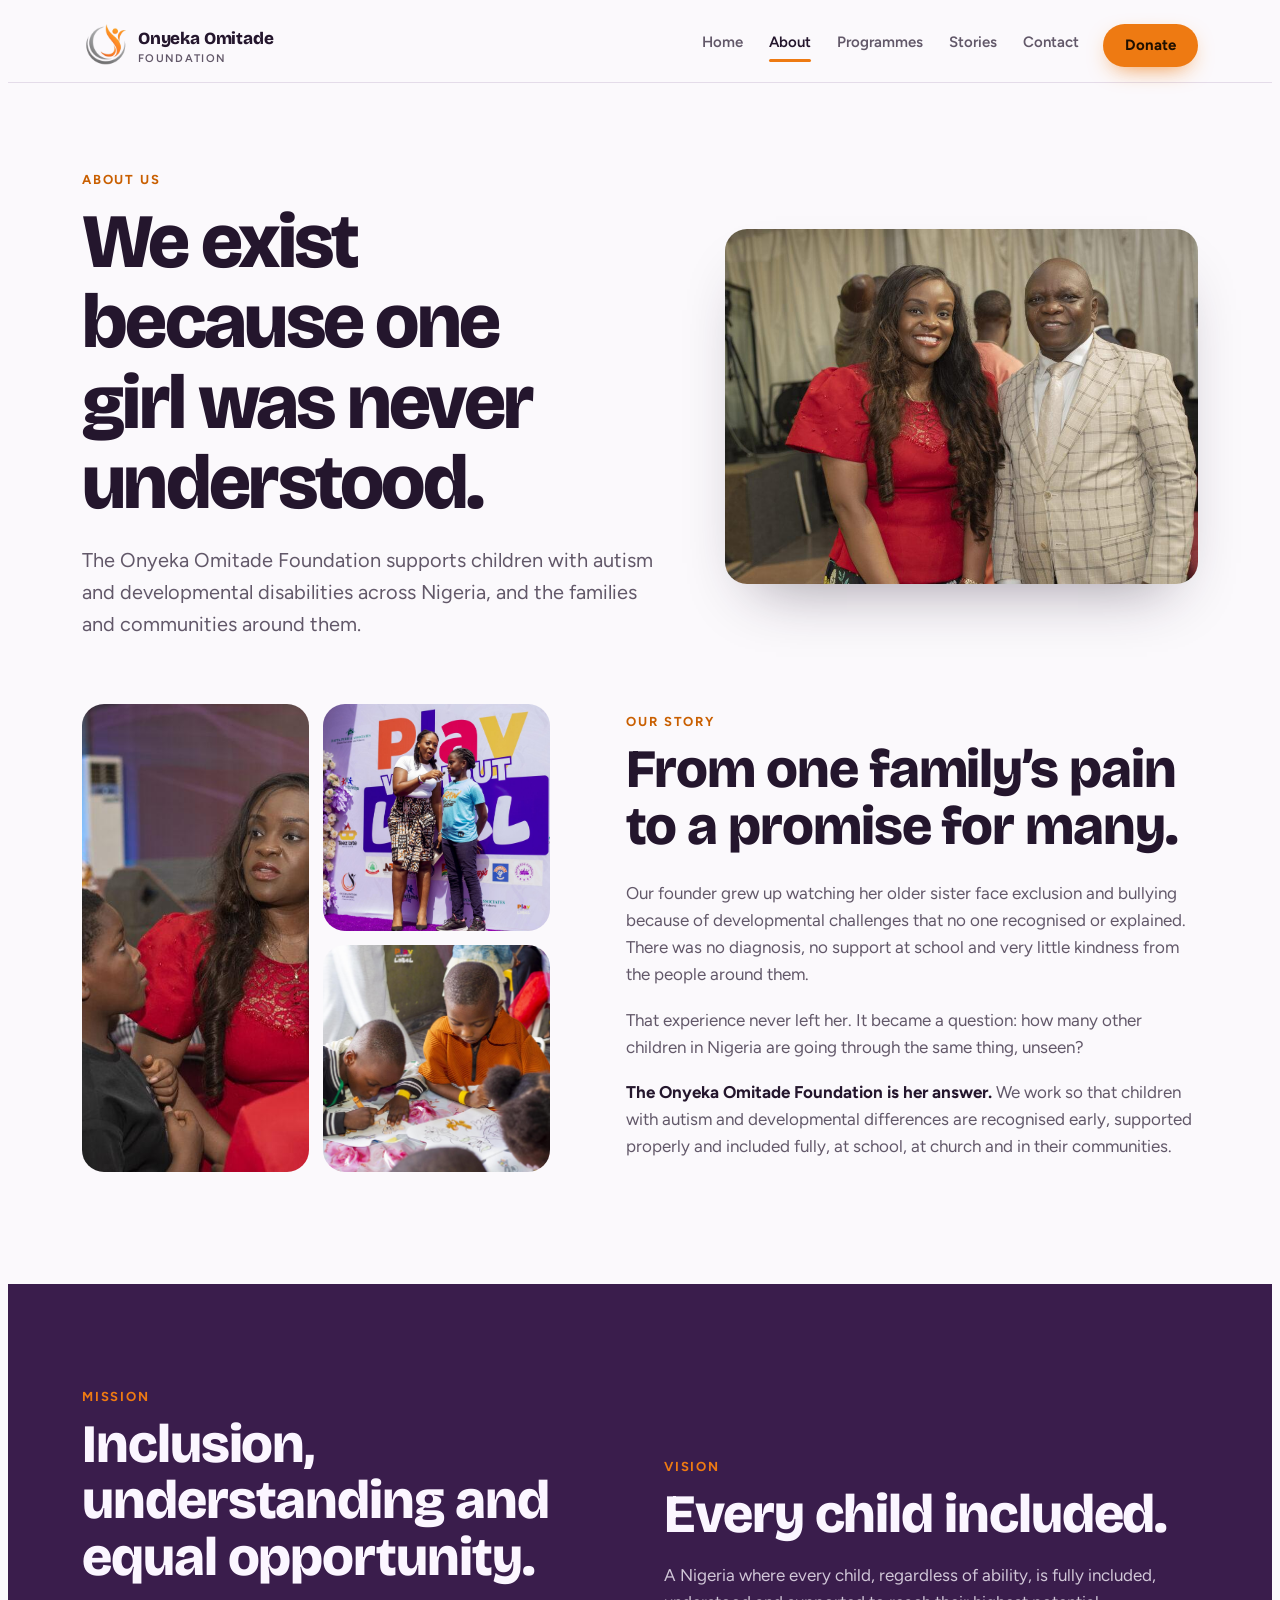
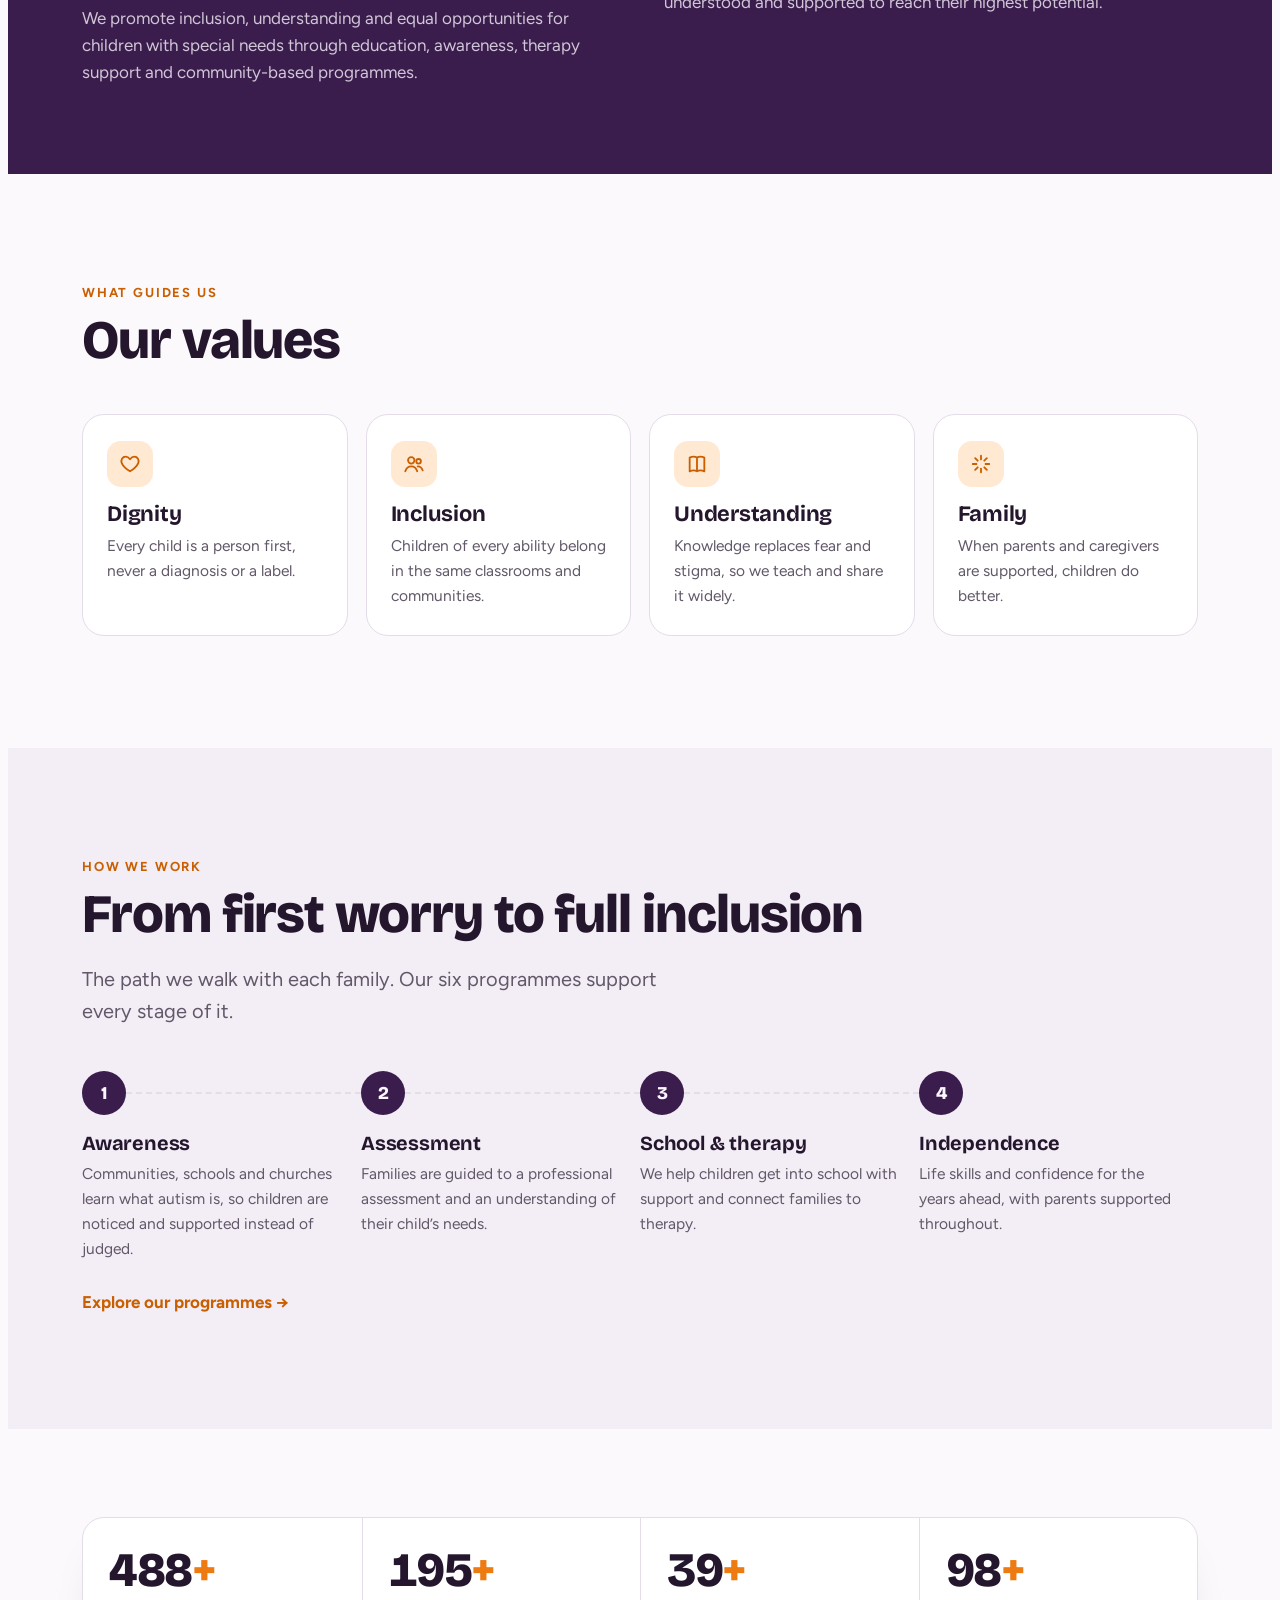
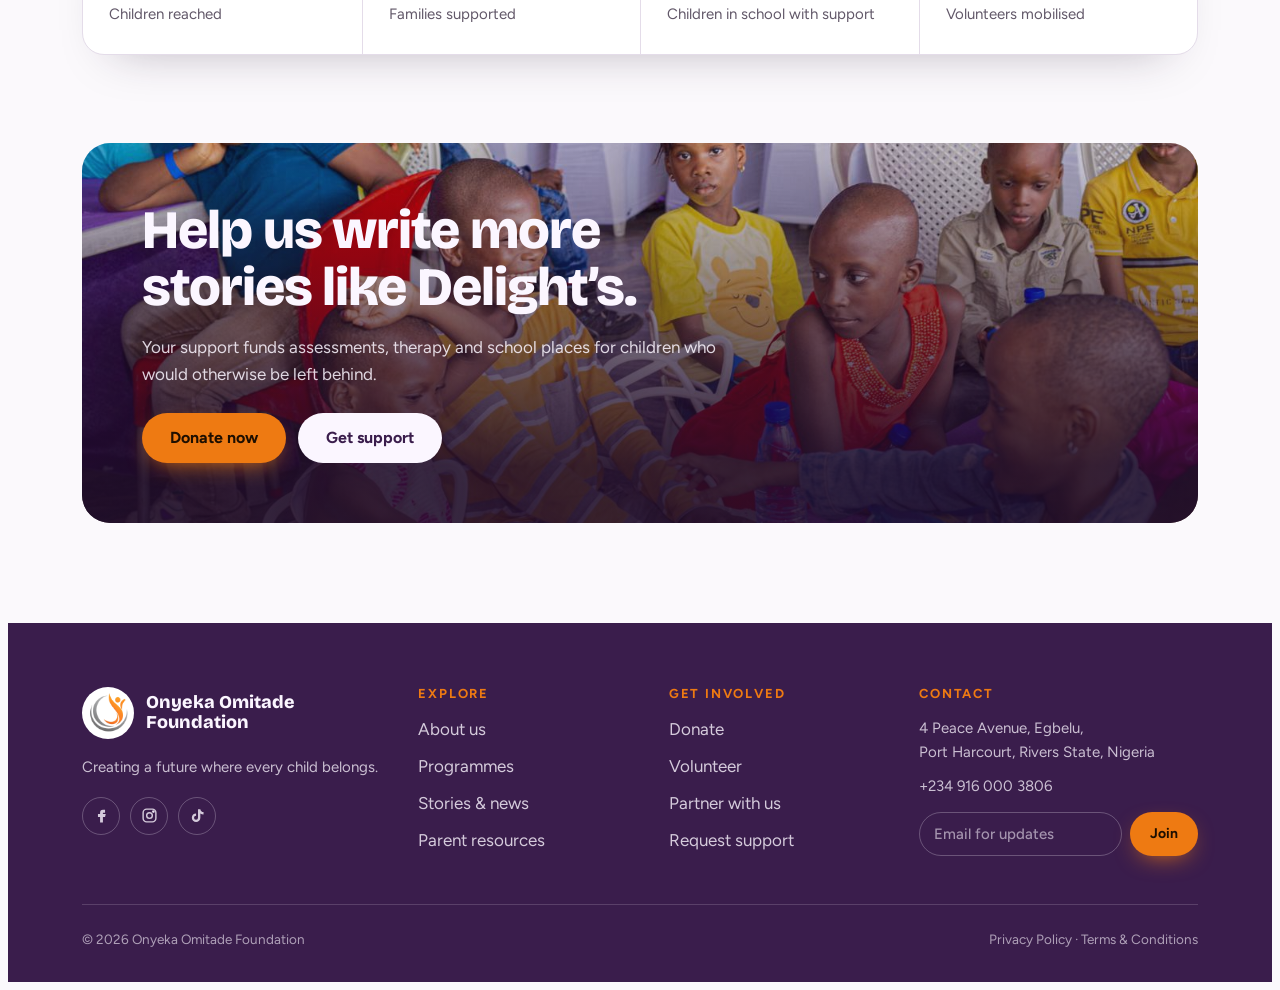
==== oof-website/about.html @ 70a72358 "ngo website almost doneee" ====
<!doctype html>
<html lang="en">
<head>
<meta charset="utf-8">
<meta name="viewport" content="width=device-width, initial-scale=1, viewport-fit=cover">
<title>About Us | Onyeka Omitade Foundation</title>
<meta name="description" content="Our story, mission, vision and values: why the Onyeka Omitade Foundation supports children with autism in Nigeria.">
<meta property="og:title" content="About Us | Onyeka Omitade Foundation">
<meta property="og:description" content="Our story, mission, vision and values: why the Onyeka Omitade Foundation supports children with autism in Nigeria.">
<meta property="og:image" content="assets/img/oof10.jpg">
<meta name="theme-color" content="#3A1D4C">
<link rel="icon" href="assets/img/logo.png">
<link rel="preconnect" href="https://fonts.googleapis.com">
<link rel="preconnect" href="https://fonts.gstatic.com" crossorigin>
<link rel="stylesheet" href="https://fonts.googleapis.com/css2?family=Bricolage+Grotesque:opsz,wght@12..96,500;12..96,700;12..96,800&family=Figtree:wght@400;500;600;700&family=Caveat:wght@600;700&display=swap">
<link rel="stylesheet" href="assets/css/style.css">
</head>
<body>
<a href="#main" class="skip" style="position:absolute;left:-9999px">Skip to content</a>
<header class="nav">
  <div class="wrap">
    <a class="brand" href="index.html" aria-label="Onyeka Omitade Foundation home">
      <img src="assets/img/logo.png" alt="">
      <div><b>Onyeka Omitade</b><small>Foundation</small></div>
    </a>
    <ul><li><a href="index.html">Home</a></li><li><a href="about.html" class="active" aria-current="page">About</a></li><li><a href="programmes.html">Programmes</a></li><li><a href="stories.html">Stories</a></li><li><a href="contact.html">Contact</a></li></ul>
    <a class="btn btn-sun" href="donate.html">Donate</a>
    <button class="menu-btn" aria-label="Open menu" aria-expanded="false" aria-controls="mnav"><svg viewBox="0 0 24 24" fill="none" stroke="currentColor" stroke-width="2.2" stroke-linecap="round"><path d="M4 7h16M4 12h16M4 17h16"/></svg></button>
  </div>
  <nav class="mnav" id="mnav" hidden><ul><li><a href="index.html">Home</a></li><li><a href="about.html" class="active" aria-current="page">About</a></li><li><a href="programmes.html">Programmes</a></li><li><a href="stories.html">Stories</a></li><li><a href="contact.html">Contact</a></li><li><a href="donate.html">Donate</a></li></ul></nav>
</header>
<main id="main">

<section class="phero">
  <div class="wrap">
    <div>
      <p class="eyebrow">About us</p>
      <h1>We exist because one girl was never understood.</h1>
      <p class="lead">The Onyeka Omitade Foundation supports children with autism and developmental disabilities across Nigeria, and the families and communities around them.</p>
    </div>
    <img src="assets/img/oof7.jpg" alt="The founder with a guest at a foundation event">
  </div>
</section>

<section class="story" style="padding-top:0">
  <div class="wrap">
    <div class="story-photos">
      <img class="tall" src="assets/img/oof6.jpg" alt="The founder speaking with children and parents">
      <img class="sq" src="assets/img/oof12.jpg" alt="The founder at the Play Without Label backdrop">
      <img class="sq" src="assets/img/oof4.jpg" alt="Children colouring together">
    </div>
    <div>
      <p class="eyebrow">Our story</p>
      <h2 style="margin-top:14px">From one family’s pain to a promise for many.</h2>
      <div class="body">
        <p>Our founder grew up watching her older sister face exclusion and bullying because of developmental challenges that no one recognised or explained. There was no diagnosis, no support at school and very little kindness from the people around them.</p>
        <p>That experience never left her. It became a question: how many other children in Nigeria are going through the same thing, unseen?</p>
        <p><strong>The Onyeka Omitade Foundation is her answer.</strong> We work so that children with autism and developmental differences are recognised early, supported properly and included fully, at school, at church and in their communities.</p>
      </div>
    </div>
  </div>
</section>

<section class="labels">
  <div class="wrap">
    <div>
      <p class="eyebrow" style="color:var(--sun)">Mission</p>
      <h2 style="margin-top:14px">Inclusion, understanding and equal opportunity.</h2>
      <p>We promote inclusion, understanding and equal opportunities for children with special needs through education, awareness, therapy support and community-based programmes.</p>
    </div>
    <div>
      <p class="eyebrow" style="color:var(--sun)">Vision</p>
      <h2 style="margin-top:14px">Every child included.</h2>
      <p>A Nigeria where every child, regardless of ability, is fully included, understood and supported to reach their highest potential.</p>
    </div>
  </div>
</section>

<section>
  <div class="wrap">
    <div class="sec-head"><div><p class="eyebrow">What guides us</p><h2 style="margin-top:14px">Our values</h2></div></div>
    <div class="values">
      <div class="value"><div class="ic"><svg viewBox="0 0 24 24" fill="none" stroke="currentColor" stroke-width="2" stroke-linejoin="round"><path d="M12 20s-7-4.4-9-9C1.6 7.6 3.8 4 7.3 4c2 0 3.4 1.1 4.7 2.8C13.3 5.1 14.7 4 16.7 4c3.5 0 5.7 3.6 4.3 7-2 4.6-9 9-9 9z"/></svg></div><h3>Dignity</h3><p>Every child is a person first, never a diagnosis or a label.</p></div>
      <div class="value"><div class="ic"><svg viewBox="0 0 24 24" fill="none" stroke="currentColor" stroke-width="2" stroke-linecap="round"><circle cx="9" cy="8" r="3.5"/><path d="M2.5 20c1-3.6 3.5-5.5 6.5-5.5s5.5 1.9 6.5 5.5"/><circle cx="17" cy="9" r="2.5"/><path d="M16 14.6c2.6 0 4.6 1.6 5.5 4.4"/></svg></div><h3>Inclusion</h3><p>Children of every ability belong in the same classrooms and communities.</p></div>
      <div class="value"><div class="ic"><svg viewBox="0 0 24 24" fill="none" stroke="currentColor" stroke-width="2" stroke-linejoin="round"><path d="M4 5c3-1.5 5.5-1.5 8 0v15c-2.5-1.5-5-1.5-8 0zM12 5c2.5-1.5 5-1.5 8 0v15c-3-1.5-5.5-1.5-8 0z"/></svg></div><h3>Understanding</h3><p>Knowledge replaces fear and stigma, so we teach and share it widely.</p></div>
      <div class="value"><div class="ic"><svg viewBox="0 0 24 24" fill="none" stroke="currentColor" stroke-width="2" stroke-linecap="round"><path d="M12 3v4M12 17v4M3 12h4M17 12h4M5.6 5.6l2.8 2.8M15.6 15.6l2.8 2.8M5.6 18.4l2.8-2.8M15.6 8.4l2.8-2.8"/></svg></div><h3>Family</h3><p>When parents and caregivers are supported, children do better.</p></div>
    </div>
  </div>
</section>

<section class="programs">
  <div class="wrap">
    <div class="sec-head"><div><p class="eyebrow">How we work</p><h2 style="margin-top:14px">From first worry to full inclusion</h2></div>
      <p class="lead">The path we walk with each family. Our six programmes support every stage of it.</p></div>
    <ol class="path" style="padding:0;margin:0">
      <li><h3>Awareness</h3><p>Communities, schools and churches learn what autism is, so children are noticed and supported instead of judged.</p></li>
      <li><h3>Assessment</h3><p>Families are guided to a professional assessment and an understanding of their child’s needs.</p></li>
      <li><h3>School &amp; therapy</h3><p>We help children get into school with support and connect families to therapy.</p></li>
      <li><h3>Independence</h3><p>Life skills and confidence for the years ahead, with parents supported throughout.</p></li>
    </ol>
    <a class="more" href="programmes.html">Explore our programmes →</a>
  </div>
</section>

<section class="impact" style="margin-top:0;padding-block:clamp(56px,7vw,88px)" aria-label="Our impact"><div class="wrap"><div class="stats">
      <div class="stat"><b data-count="500">500<i>+</i></b><span>Children reached</span></div>
      <div class="stat"><b data-count="200">200<i>+</i></b><span>Families supported</span></div>
      <div class="stat"><b data-count="40">40<i>+</i></b><span>Children in school with support</span></div>
      <div class="stat"><b data-count="100">100<i>+</i></b><span>Volunteers mobilised</span></div>
    </div>
    <!-- TODO: replace sample figures with the foundation's verified totals --></div></section>

<section class="final">
  <div class="wrap">
    <div class="box">
      <img src="assets/img/oof9.jpg" alt="" loading="lazy">
      <div class="in">
        <h2>Help us write more stories like Delight’s.</h2>
        <p>Your support funds assessments, therapy and school places for children who would otherwise be left behind.</p>
        <div class="cta-row" style="margin-top:6px"><a class="btn btn-sun" href="donate.html">Donate now</a><a class="btn btn-light" href="contact.html#support">Get support</a></div>
      </div>
    </div>
  </div>
</section>

</main>
<footer id="contact-footer">
  <div class="wrap">
    <div class="cols">
      <div>
        <div class="fbrand"><img src="assets/img/logo.png" alt=""><b>Onyeka Omitade<br>Foundation</b></div>
        <p>Creating a future where every child belongs.</p>
        <div class="socials">
          <a href="https://www.facebook.com/" aria-label="Facebook" target="_blank" rel="noopener"><svg viewBox="0 0 24 24" fill="currentColor"><path d="M14 8h3V4h-3c-2.8 0-4 1.7-4 4.3V10H7v4h3v8h4v-8h3l1-4h-4V8.6c0-.4.3-.6.6-.6z"/></svg></a>
          <a href="https://www.instagram.com/" aria-label="Instagram" target="_blank" rel="noopener"><svg viewBox="0 0 24 24" fill="none" stroke="currentColor" stroke-width="2"><rect x="3" y="3" width="18" height="18" rx="5"/><circle cx="12" cy="12" r="4"/><circle cx="17.5" cy="6.5" r="1" fill="currentColor"/></svg></a>
          <a href="https://www.tiktok.com/" aria-label="TikTok" target="_blank" rel="noopener"><svg viewBox="0 0 24 24" fill="currentColor"><path d="M16 3c.4 2.4 2 4 4.5 4.2v3.3c-1.7 0-3.2-.5-4.5-1.4V15a6 6 0 11-6-6v3.3a2.8 2.8 0 102.7 2.7V3H16z"/></svg></a>
        </div>
      </div>
      <div><h4>Explore</h4><ul><li><a href="about.html">About us</a></li><li><a href="programmes.html">Programmes</a></li><li><a href="stories.html">Stories &amp; news</a></li><li><a href="stories.html#parents">Parent resources</a></li></ul></div>
      <div><h4>Get involved</h4><ul><li><a href="donate.html">Donate</a></li><li><a href="contact.html#volunteer">Volunteer</a></li><li><a href="contact.html#partner">Partner with us</a></li><li><a href="contact.html#support">Request support</a></li></ul></div>
      <div><h4>Contact</h4>
        <p>4 Peace Avenue, Egbelu,<br>Port Harcourt, Rivers State, Nigeria</p>
        <p style="margin-top:10px;user-select:all">+234 916 000 3806</p>
        <form class="news" data-simple="newsletter"><div class="fields" style="display:flex;gap:8px;flex:1;min-width:0"><input id="nemail" name="email" type="email" placeholder="Email for updates" aria-label="Email for updates" required><button class="btn btn-sun" type="submit">Join</button></div><p class="done" hidden style="font-size:14px">You’re on the list. Thank you!</p></form>
      </div>
    </div>
    <div class="copyline"><span>© <span data-year>2026</span> Onyeka Omitade Foundation</span><span>Privacy Policy · Terms &amp; Conditions</span></div>
  </div>
</footer>
<div class="mbar"><a class="btn btn-ghost" href="contact.html#support">Get support</a><a class="btn btn-sun" href="donate.html">Donate</a></div>
<script src="assets/js/main.js"></script>
</body>
</html>
---- oof-website/assets/css/style.css ----
/* Layout: photo-led editorial landing — split hero, "labels crossed out" band, story → programmes → proof → give. Sticky donate on mobile. */
:root{
  --bg:#FBF9FC; --surface:#FFFFFF; --tint:#F3EEF6;
  --ink:#24162D; --muted:#625869; --line:#E4DCE9;
  --sun:#EE7A12; --sun-deep:#C95F00; --sun-soft:#FFE9D3;
  --plum:#3A1D4C; --plum-2:#5B2F78; --on-plum:#FBF6FF;
  --stone:#8C8790;
  --display:"Bricolage Grotesque", "Trebuchet MS", system-ui, sans-serif;
  --body:"Figtree", "Segoe UI", system-ui, sans-serif;
  --hand:"Caveat", "Comic Sans MS", cursive;
  --r-sm:10px; --r-lg:22px;
  --wrap:1180px;
}
@media (prefers-color-scheme: dark){:root:not([data-theme="light"]){
  --bg:#150D1B; --surface:#1F1527; --tint:#251A2E;
  --ink:#F4EDF8; --muted:#B5A9BE; --line:#382A43;
  --sun:#FF8C2A; --sun-deep:#FFA552; --sun-soft:#3A2414;
  --plum:#2B1638; --plum-2:#4A2763; --on-plum:#FBF6FF; --stone:#9E98A3; color-scheme:dark}}
:root[data-theme="dark"]{
  --bg:#150D1B; --surface:#1F1527; --tint:#251A2E;
  --ink:#F4EDF8; --muted:#B5A9BE; --line:#382A43;
  --sun:#FF8C2A; --sun-deep:#FFA552; --sun-soft:#3A2414;
  --plum:#2B1638; --plum-2:#4A2763; --on-plum:#FBF6FF; --stone:#9E98A3; color-scheme:dark}

*{box-sizing:border-box}
[hidden]{display:none!important}
html{scroll-behavior:smooth}
@media (prefers-reduced-motion:reduce){html{scroll-behavior:auto}*{animation:none!important;transition:none!important}}
body{background:var(--bg);color:var(--ink);font:400 17px/1.6 var(--body);-webkit-font-smoothing:antialiased}
.wrap{max-width:var(--wrap);margin-inline:auto;padding-inline:clamp(16px,4vw,32px)}
.wrap>*,.way>div{min-width:0}
h1,h2,h3{font-family:var(--display);line-height:1.05;letter-spacing:-.02em;margin:0;text-wrap:balance}
h2{font-size:clamp(32px,4.6vw,54px);font-weight:800}
h3{font-size:22px;font-weight:700;letter-spacing:-.01em}
p{margin:0}
a{color:inherit}
img{display:block;max-width:100%}
.eyebrow{font:700 13px/1 var(--body);letter-spacing:.14em;text-transform:uppercase;color:var(--sun-deep)}
.lead{font-size:clamp(18px,1.6vw,20px);color:var(--muted);max-width:60ch}
section{padding-block:clamp(64px,9vw,112px)}
:focus-visible{outline:3px solid var(--sun);outline-offset:3px;border-radius:6px}

/* buttons */
.btn{display:inline-flex;align-items:center;justify-content:center;gap:10px;padding:15px 26px;border-radius:999px;font:700 16px/1 var(--body);text-decoration:none;border:2px solid transparent;cursor:pointer;transition:transform .15s ease, background .15s ease, box-shadow .15s ease}
.btn:hover{transform:translateY(-2px)}
.btn-sun{background:var(--sun);color:#1E0F00;box-shadow:0 8px 24px -10px var(--sun)}
.btn-sun:hover{background:var(--sun-deep);color:#fff}
.btn-ghost{border-color:var(--ink);color:var(--ink);background:transparent}
.btn-ghost:hover{background:var(--ink);color:var(--bg)}
.btn-light{background:var(--on-plum);color:var(--plum)}
.btn svg{width:18px;height:18px}

/* nav */
.nav{position:sticky;top:env(safe-area-inset-top,0px);z-index:40;background:color-mix(in srgb,var(--bg) 88%,transparent);backdrop-filter:saturate(1.4) blur(12px);border-bottom:1px solid var(--line)}
.nav .wrap{display:flex;align-items:center;gap:24px;height:74px}
.brand{display:flex;align-items:center;gap:10px;text-decoration:none;min-width:0}
.brand img{width:46px;height:46px}
.brand b{font:800 17px/1.05 var(--display);letter-spacing:-.01em}
.brand small{display:block;font:600 11px/1.2 var(--body);letter-spacing:.12em;text-transform:uppercase;color:var(--muted)}
.nav ul{display:flex;gap:26px;list-style:none;margin:0 0 0 auto;padding:0}
.nav ul a{text-decoration:none;font-weight:600;font-size:15px;color:var(--muted)}
.nav ul a:hover{color:var(--ink)}
.nav .btn{padding:12px 20px;font-size:15px}
@media (max-width:900px){.nav ul{display:none}.nav .btn{margin-left:auto}}
@media (max-width:420px){.brand small{display:none}.brand b{font-size:15px}}

/* hero */
.hero{padding-block:clamp(40px,6vw,80px) clamp(56px,7vw,96px)}
.hero .wrap{display:grid;grid-template-columns:1.05fr 1fr;gap:clamp(32px,5vw,72px);align-items:center}
.hero h1{font-size:clamp(46px,7vw,92px);font-weight:800;letter-spacing:-.035em}
.hero h1 .hl{color:var(--sun);position:relative;white-space:nowrap}
.hero h1 .hl::after{content:"";position:absolute;left:-2%;right:-2%;bottom:.04em;height:.16em;background:var(--sun-soft);z-index:-1;border-radius:4px}
.hero .lead{margin-top:24px}
.cta-row{display:flex;flex-wrap:wrap;gap:12px;margin-top:34px}
.trust{display:flex;flex-wrap:wrap;gap:8px 22px;margin-top:30px;font-size:14px;color:var(--muted)}
.trust span{display:flex;align-items:center;gap:8px}
.trust span::before{content:"";width:7px;height:7px;border-radius:50%;background:var(--sun)}
.collage{position:relative;aspect-ratio:1/1.02;max-width:100%}
.collage figure{margin:0;position:absolute;overflow:hidden;border-radius:var(--r-lg);box-shadow:0 30px 60px -30px rgba(36,22,45,.45)}
.collage figure img{width:100%;height:100%;object-fit:cover}
.c1{inset:0 18% 22% 0}
.c2{right:0;bottom:0;width:52%;height:46%;border:6px solid var(--bg)}
.tag{position:absolute;font:700 26px/1 var(--hand);background:var(--surface);color:var(--ink);padding:10px 16px 8px;border-radius:8px;box-shadow:0 10px 24px -12px rgba(0,0,0,.35);transform:rotate(-6deg)}
.tag s{text-decoration-color:var(--sun);text-decoration-thickness:3px;color:var(--stone)}
.tag.t1{left:-14px;bottom:30%}
.tag.t2{right:6%;top:-14px;transform:rotate(5deg);background:var(--sun);color:#1E0F00}
@media (max-width:860px){.hero .wrap{grid-template-columns:1fr}.collage{max-width:560px}.tag.t1{left:6px}}

/* labels band */
.labels{background:var(--plum);color:var(--on-plum);padding-block:clamp(56px,7vw,88px);overflow:hidden}
.labels .wrap{display:grid;grid-template-columns:1fr 1fr;gap:48px;align-items:center}
.labels h2{color:var(--on-plum)}
.labels p{color:color-mix(in srgb,var(--on-plum) 78%,transparent);margin-top:18px;max-width:52ch}
.swap{display:grid;gap:14px}
.swap li{list-style:none;display:flex;flex-wrap:wrap;align-items:baseline;gap:6px 18px;font-family:var(--display);font-weight:700;font-size:clamp(24px,3vw,36px);border-bottom:1px solid color-mix(in srgb,var(--on-plum) 16%,transparent);padding-bottom:14px}
.swap s{color:color-mix(in srgb,var(--on-plum) 45%,transparent);text-decoration-color:var(--sun);text-decoration-thickness:4px;font-weight:500}
.swap em{font-style:normal;color:var(--sun)}
.swap ul{padding:0;margin:0;display:grid;gap:14px}
@media (max-width:860px){.labels .wrap{grid-template-columns:1fr}}

/* impact */
.impact{padding-block:0;margin-top:clamp(-48px,-4vw,-32px);position:relative;z-index:2}
.stats{display:grid;grid-template-columns:repeat(4,1fr);background:var(--surface);border:1px solid var(--line);border-radius:var(--r-lg);box-shadow:0 24px 50px -32px rgba(36,22,45,.35)}
.stat{padding:28px 26px;border-left:1px solid var(--line)}
.stat:first-child{border-left:0}
.stat b{display:block;font:800 clamp(34px,4vw,48px)/1 var(--display);letter-spacing:-.03em;font-variant-numeric:tabular-nums;color:var(--ink)}
.stat b i{font-style:normal;color:var(--sun)}
.stat span{display:block;margin-top:8px;font-size:15px;color:var(--muted)}
.note{font-size:12.5px;color:var(--muted);margin-top:10px;text-align:right}
@media (max-width:760px){.stats{grid-template-columns:1fr 1fr}.stat:nth-child(3){border-left:0}.stat:nth-child(n+3){border-top:1px solid var(--line)}}

/* founder story */
.story .wrap{display:grid;grid-template-columns:.9fr 1.1fr;gap:clamp(32px,6vw,80px);align-items:center}
.story-photos{display:grid;grid-template-columns:1fr 1fr;gap:14px}
.story-photos img{border-radius:var(--r-lg);width:100%;height:100%;object-fit:cover}
.story-photos .tall{grid-row:span 2;aspect-ratio:3/4}
.story-photos .sq{aspect-ratio:1}
.story h2{margin-top:14px}
.story .body{display:grid;gap:18px;margin-top:24px;color:var(--muted);max-width:58ch}
.story .body strong{color:var(--ink)}
.sig{font:700 30px/1 var(--hand);color:var(--sun-deep);margin-top:6px}
.mv{display:grid;grid-template-columns:1fr 1fr;gap:14px;margin-top:30px}
.mv div{background:var(--tint);border-radius:var(--r-sm);padding:18px 20px}
.mv b{display:block;font:700 12px/1 var(--body);letter-spacing:.14em;text-transform:uppercase;color:var(--sun-deep);margin-bottom:8px}
.mv p{font-size:15px;line-height:1.5}
@media (max-width:860px){.story .wrap{grid-template-columns:1fr}.mv{grid-template-columns:1fr}}

/* programmes */
.programs{background:var(--tint)}
.sec-head{display:flex;flex-wrap:wrap;justify-content:space-between;align-items:end;gap:20px 40px;margin-bottom:44px}
.sec-head .lead{max-width:46ch}
.grid-p{display:grid;grid-template-columns:repeat(3,1fr);gap:18px}
.prog{background:var(--surface);border-radius:var(--r-lg);overflow:hidden;display:flex;flex-direction:column;border:1px solid var(--line);transition:transform .2s ease, box-shadow .2s ease}
.prog:hover{transform:translateY(-4px);box-shadow:0 24px 40px -28px rgba(36,22,45,.5)}
.prog img{aspect-ratio:16/10;object-fit:cover;width:100%}
.prog .in{padding:22px 24px 26px;display:flex;flex-direction:column;gap:10px;flex:1}
.prog .for{font:600 13px/1.2 var(--body);color:var(--sun-deep);letter-spacing:.02em}
.prog p{color:var(--muted);font-size:15.5px}
@media (max-width:960px){.grid-p{grid-template-columns:1fr 1fr}}
@media (max-width:620px){.grid-p{grid-template-columns:1fr}}

/* featured story */
.delight .card{display:grid;grid-template-columns:1fr 1fr;background:var(--plum);color:var(--on-plum);border-radius:28px;overflow:hidden}
.delight img{width:100%;height:100%;object-fit:cover;min-height:340px}
.delight .in{padding:clamp(32px,5vw,64px);display:flex;flex-direction:column;justify-content:center;gap:20px}
.delight .eyebrow{color:var(--sun)}
.delight h2{color:var(--on-plum);font-size:clamp(30px,3.8vw,46px)}
.journey{display:grid;grid-template-columns:auto 1fr auto 1fr auto;align-items:center;gap:10px;font-weight:600;font-size:15px}
.journey .dot{padding:8px 14px;border-radius:999px;background:color-mix(in srgb,var(--on-plum) 12%,transparent);white-space:nowrap}
.journey .dot.end{background:var(--sun);color:#1E0F00}
.journey hr{border:0;border-top:2px dashed color-mix(in srgb,var(--on-plum) 35%,transparent);margin:0}
.delight p{color:color-mix(in srgb,var(--on-plum) 80%,transparent)}
@media (max-width:860px){.delight .card{grid-template-columns:1fr}.delight img{min-height:260px;max-height:360px}}
@media (max-width:520px){.journey{grid-template-columns:1fr;justify-items:start}.journey hr{display:none}}

/* gallery */
.gallery-grid{display:grid;grid-template-columns:repeat(4,1fr);grid-auto-rows:200px;gap:12px}
.gallery-grid figure{margin:0;border-radius:var(--r-sm);overflow:hidden;position:relative}
.gallery-grid img{width:100%;height:100%;object-fit:cover;transition:transform .5s ease}
.gallery-grid figure:hover img{transform:scale(1.05)}
.g-big{grid-column:span 2;grid-row:span 2}
.g-wide{grid-column:span 2}
.event-badge{display:inline-flex;align-items:center;gap:10px;font:700 14px/1 var(--body);background:var(--sun-soft);color:var(--sun-deep);padding:9px 14px;border-radius:999px}
@media (max-width:760px){.gallery-grid{grid-template-columns:1fr 1fr;grid-auto-rows:150px}}

/* donate */
.give .wrap{display:grid;grid-template-columns:1fr 1.05fr;gap:clamp(32px,5vw,72px);align-items:start}
.give .side{display:grid;gap:22px}
.ways{display:grid;gap:12px;margin-top:10px}
.way{display:flex;gap:16px;align-items:flex-start;padding:18px 20px;border:1px solid var(--line);border-radius:var(--r-sm);background:var(--surface);text-decoration:none}
.way:hover{border-color:var(--sun)}
.way .ic{flex:none;width:40px;height:40px;border-radius:50%;background:var(--sun-soft);color:var(--sun-deep);display:grid;place-items:center}
.way .ic svg{width:20px;height:20px}
.way b{display:block;font-size:16px}
.way span{font-size:14.5px;color:var(--muted)}
.dform{background:var(--surface);border:1px solid var(--line);border-radius:var(--r-lg);padding:clamp(22px,3.5vw,36px);box-shadow:0 30px 60px -40px rgba(36,22,45,.5)}
.seg{display:grid;grid-template-columns:1fr 1fr;background:var(--tint);border-radius:999px;padding:5px;gap:4px}
.seg label{position:relative}
.seg input{position:absolute;opacity:0}
.seg span{display:block;text-align:center;padding:11px;border-radius:999px;font-weight:700;font-size:15px;cursor:pointer;color:var(--muted)}
.seg input:checked+span{background:var(--surface);color:var(--ink);box-shadow:0 2px 8px -3px rgba(0,0,0,.25)}
.seg input:focus-visible+span{outline:3px solid var(--sun)}
.amts{display:grid;grid-template-columns:repeat(4,1fr);gap:10px;margin-top:20px}
.amts label{position:relative}
.amts input{position:absolute;opacity:0}
.amts span{display:block;text-align:center;padding:16px 6px;border:2px solid var(--line);border-radius:var(--r-sm);font:800 18px/1 var(--display);cursor:pointer;font-variant-numeric:tabular-nums}
.amts input:checked+span{border-color:var(--sun);background:var(--sun-soft);color:var(--sun-deep)}
.amts input:focus-visible+span{outline:3px solid var(--sun)}
@media (max-width:480px){.amts{grid-template-columns:1fr 1fr}}
.custom{display:flex;align-items:center;margin-top:12px;border:2px solid var(--line);border-radius:var(--r-sm);padding-inline:16px;background:var(--bg)}
.custom:focus-within{border-color:var(--sun)}
.custom b{font:800 18px var(--display);color:var(--muted)}
.custom input{flex:1;min-width:0;border:0;background:transparent;padding:15px 10px;font:600 17px var(--body);color:var(--ink);outline:none}
.impact-line{display:flex;gap:12px;align-items:flex-start;margin-top:18px;padding:14px 16px;border-radius:var(--r-sm);background:var(--tint);font-size:15px;min-height:56px}
.impact-line svg{flex:none;width:22px;height:22px;color:var(--sun)}
.field{display:grid;gap:6px;margin-top:14px}
.field label{font-weight:600;font-size:14px}
.field input,.field select,.field textarea{width:100%;padding:13px 14px;border:1.5px solid var(--line);border-radius:var(--r-sm);font:500 16px var(--body);background:var(--bg);color:var(--ink)}
.field input:focus,.field select:focus,.field textarea:focus{outline:none;border-color:var(--sun)}
.two{display:grid;grid-template-columns:1fr 1fr;gap:12px}
@media (max-width:480px){.two{grid-template-columns:1fr}}
.dform .btn{width:100%;margin-top:22px;padding:18px}
.secure{display:flex;justify-content:center;gap:8px;align-items:center;margin-top:12px;font-size:13px;color:var(--muted)}
.done{text-align:center;display:grid;gap:14px;justify-items:center;padding-block:20px}
.done .big{width:64px;height:64px;border-radius:50%;background:var(--sun-soft);color:var(--sun-deep);display:grid;place-items:center}

/* help */
.help{background:var(--sun-soft)}
.help .wrap{display:grid;grid-template-columns:1fr 1fr;gap:clamp(32px,5vw,72px);align-items:center}
.help .checks{display:grid;gap:12px;margin-top:24px;padding:0;list-style:none}
.help .checks li{display:flex;gap:12px;align-items:flex-start;font-weight:500}
.help .checks svg{flex:none;width:22px;height:22px;color:var(--sun-deep);margin-top:2px}
.hform{background:var(--surface);border-radius:var(--r-lg);padding:clamp(22px,3.5vw,34px)}
.hform .btn{width:100%;margin-top:18px}
@media (max-width:860px){.help .wrap,.give .wrap{grid-template-columns:1fr}}

/* faq */
.faq .wrap{display:grid;grid-template-columns:.8fr 1.2fr;gap:clamp(28px,5vw,72px)}
.faq details{border-bottom:1px solid var(--line);padding-block:20px}
.faq summary{cursor:pointer;list-style:none;display:flex;justify-content:space-between;gap:20px;font:700 19px/1.3 var(--display)}
.faq summary::-webkit-details-marker{display:none}
.faq summary::after{content:"+";font-size:26px;line-height:1;color:var(--sun);transition:transform .2s}
.faq details[open] summary::after{transform:rotate(45deg)}
.faq details p{margin-top:12px;color:var(--muted);max-width:62ch}
@media (max-width:860px){.faq .wrap{grid-template-columns:1fr}}

/* final cta + footer */
.final{padding-block:0 clamp(64px,8vw,100px)}
.final .box{position:relative;border-radius:28px;overflow:hidden;min-height:380px;display:grid;align-items:end}
.final .box img{position:absolute;inset:0;width:100%;height:100%;object-fit:cover}
.final .box::before{content:"";position:absolute;inset:0;background:linear-gradient(180deg,rgba(30,12,40,.15) 0%,rgba(30,12,40,.88) 85%);z-index:1}
.final .in{position:relative;z-index:2;padding:clamp(28px,5vw,60px);color:#FBF6FF;display:grid;gap:18px;max-width:720px}
.final h2{color:#FBF6FF}
.final p{color:rgba(251,246,255,.85)}
footer{background:var(--plum);color:var(--on-plum);padding-block:64px 32px}
footer .cols{display:grid;grid-template-columns:1.4fr 1fr 1fr 1.3fr;gap:36px}
footer h4{font:700 13px/1 var(--body);letter-spacing:.14em;text-transform:uppercase;color:var(--sun);margin:0 0 16px}
footer ul{list-style:none;margin:0;padding:0;display:grid;gap:10px}
footer a{text-decoration:none;color:color-mix(in srgb,var(--on-plum) 80%,transparent)}
footer a:hover{color:var(--on-plum)}
footer p{color:color-mix(in srgb,var(--on-plum) 75%,transparent);font-size:15px}
.fbrand{display:flex;gap:12px;align-items:center;margin-bottom:16px}
.fbrand img{width:52px;height:52px;background:#fff;border-radius:50%;padding:4px}
.fbrand b{font:800 18px/1.1 var(--display)}
.news{display:flex;gap:8px;margin-top:14px}
.news input{flex:1;min-width:0;padding:12px 14px;border-radius:999px;border:1px solid color-mix(in srgb,var(--on-plum) 25%,transparent);background:transparent;color:var(--on-plum);font:500 15px var(--body)}
.news input::placeholder{color:color-mix(in srgb,var(--on-plum) 55%,transparent)}
.news .btn{padding:12px 18px;font-size:14px}
.copyline{display:flex;flex-wrap:wrap;justify-content:space-between;gap:12px;border-top:1px solid color-mix(in srgb,var(--on-plum) 16%,transparent);margin-top:48px;padding-top:24px;font-size:13.5px;color:color-mix(in srgb,var(--on-plum) 60%,transparent)}
.socials{display:flex;gap:10px;margin-top:18px}
.socials a{width:38px;height:38px;border-radius:50%;display:grid;place-items:center;border:1px solid color-mix(in srgb,var(--on-plum) 25%,transparent)}
.socials svg{width:17px;height:17px}
@media (max-width:860px){footer .cols{grid-template-columns:1fr 1fr}}
@media (max-width:520px){footer .cols{grid-template-columns:1fr}}

/* mobile sticky donate */
.mbar{position:fixed;left:0;right:0;bottom:0;z-index:50;display:none;gap:10px;padding:10px 16px calc(10px + env(safe-area-inset-bottom,0px));background:var(--surface);border-top:1px solid var(--line);box-shadow:0 -10px 30px -20px rgba(0,0,0,.4)}
.mbar .btn{flex:1;padding:14px}
@media (max-width:760px){.mbar{display:flex}body{padding-bottom:76px}}

/* entrance */
@keyframes rise{from{transform:translateY(14px);opacity:.001}to{transform:none;opacity:1}}
.hero h1,.hero .lead,.hero .cta-row{animation:rise .7s cubic-bezier(.2,.7,.2,1) both}
.hero .lead{animation-delay:.08s}.hero .cta-row{animation-delay:.16s}
@keyframes wob{0%,100%{transform:rotate(-6deg)}50%{transform:rotate(-3deg) translateY(-4px)}}
.tag.t1{animation:wob 5s ease-in-out infinite}

/* ---------- multi-page additions ---------- */
.nav ul a.active{color:var(--ink)}
.nav ul a.active::after{content:"";display:block;height:3px;border-radius:3px;background:var(--sun);margin-top:4px}
.menu-btn{display:none;margin-left:8px;width:46px;height:46px;border-radius:50%;border:1.5px solid var(--line);background:var(--surface);color:var(--ink);cursor:pointer;place-items:center}
.menu-btn svg{width:22px;height:22px}
.mnav{display:none}
@media (max-width:900px){
  .menu-btn{display:grid}
  .mnav{display:block;position:absolute;left:0;right:0;top:100%;background:var(--bg);border-bottom:1px solid var(--line);box-shadow:0 20px 40px -24px rgba(0,0,0,.35)}
  .mnav[hidden]{display:none!important}
  .mnav ul{display:grid!important;gap:0;margin:0!important;padding:8px 16px 20px!important;list-style:none}
  .mnav li a{display:block;padding:14px 4px;border-bottom:1px solid var(--line);font:700 20px var(--display);color:var(--ink);text-decoration:none}
  .mnav li a.active{color:var(--sun-deep)}
}
@media (max-width:420px){.nav .btn-sun{padding:11px 16px}}

/* page hero */
.phero{padding-block:clamp(48px,7vw,96px) clamp(40px,5vw,64px);position:relative;overflow:hidden}
.phero .wrap{display:grid;grid-template-columns:1.1fr .9fr;gap:clamp(28px,5vw,64px);align-items:center}
.phero h1{font-size:clamp(42px,6vw,78px);font-weight:800;letter-spacing:-.035em;margin-top:16px}
.phero .lead{margin-top:20px}
.phero img{border-radius:var(--r-lg);aspect-ratio:4/3;object-fit:cover;width:100%;box-shadow:0 30px 60px -30px rgba(36,22,45,.45)}
.phero.plain .wrap{grid-template-columns:1fr}
.crumbs{font-size:14px;color:var(--muted);display:flex;gap:8px}
.crumbs a{color:var(--muted)}
@media (max-width:860px){.phero .wrap{grid-template-columns:1fr}}

/* home: donate band */
.band{background:var(--sun);color:#1E0F00;border-radius:28px;padding:clamp(28px,5vw,56px);display:grid;grid-template-columns:1.1fr 1fr;gap:28px;align-items:center}
.band h2{color:#1E0F00;font-size:clamp(30px,3.8vw,46px)}
.band p{margin-top:12px;color:rgba(30,15,0,.78);max-width:46ch}
.chips{display:grid;grid-template-columns:1fr 1fr;gap:10px}
.chips a{display:block;text-align:center;padding:18px 10px;border-radius:var(--r-sm);background:rgba(255,255,255,.9);color:#2A1500;text-decoration:none;font:800 20px/1 var(--display);transition:transform .15s}
.chips a small{display:block;font:600 12.5px/1.3 var(--body);margin-top:6px;color:#6B4A2C}
.chips a:hover{transform:translateY(-3px)}
.chips a.other{grid-column:span 2;background:#24162D;color:#fff;font-size:17px}
@media (max-width:860px){.band{grid-template-columns:1fr}}

/* section links */
.more{display:inline-flex;align-items:center;gap:8px;font-weight:700;color:var(--sun-deep);text-decoration:none;margin-top:28px}
.more:hover{gap:12px}
.prog a.stretch{text-decoration:none;color:inherit}
.prog .go{margin-top:auto;padding-top:8px;font-weight:700;font-size:14.5px;color:var(--sun-deep)}

/* about: values + approach */
.values{display:grid;grid-template-columns:repeat(4,1fr);gap:18px}
.value{padding:26px 24px;border-radius:var(--r-lg);background:var(--surface);border:1px solid var(--line)}
.value .ic{width:46px;height:46px;border-radius:14px;display:grid;place-items:center;background:var(--sun-soft);color:var(--sun-deep);margin-bottom:16px}
.value .ic svg{width:22px;height:22px}
.value p{color:var(--muted);font-size:15.5px;margin-top:8px}
@media (max-width:960px){.values{grid-template-columns:1fr 1fr}}
@media (max-width:520px){.values{grid-template-columns:1fr}}
.path{display:grid;grid-template-columns:repeat(4,1fr);gap:0;counter-reset:s;margin-top:8px}
.path li{list-style:none;position:relative;padding:0 22px 0 0}
.path li::before{counter-increment:s;content:counter(s);display:grid;place-items:center;width:44px;height:44px;border-radius:50%;background:var(--plum);color:var(--on-plum);font:800 18px var(--display);margin-bottom:18px;position:relative;z-index:1}
.path li::after{content:"";position:absolute;top:21px;left:44px;right:0;border-top:2px dashed var(--line)}
.path li:last-child::after{display:none}
.path h3{font-size:20px}
.path p{color:var(--muted);font-size:15.5px;margin-top:8px}
.path ul{padding:0;margin:0;display:contents}
@media (max-width:860px){.path{grid-template-columns:1fr 1fr;row-gap:32px}.path li::after{display:none}}
@media (max-width:520px){.path{grid-template-columns:1fr}}

/* programmes detail */
.pd{display:grid;grid-template-columns:1fr 1fr;gap:clamp(28px,5vw,72px);align-items:center;padding-block:clamp(40px,6vw,72px);border-top:1px solid var(--line);scroll-margin-top:90px}
.pd:first-of-type{border-top:0}
.pd:nth-of-type(even) .pd-img{order:2}
.pd-img img{border-radius:var(--r-lg);aspect-ratio:4/3;object-fit:cover;width:100%}
.pd h2{font-size:clamp(30px,3.6vw,44px);margin-top:12px}
.pd .lead{margin-top:16px}
.pd ul{margin:22px 0 0;padding:0;list-style:none;display:grid;gap:10px}
.pd li{display:flex;gap:12px;align-items:flex-start}
.pd li svg{flex:none;width:22px;height:22px;color:var(--sun-deep);margin-top:2px}
.pd .cta-row{margin-top:28px}
@media (max-width:860px){.pd{grid-template-columns:1fr}.pd:nth-of-type(even) .pd-img{order:0}}
.jump{display:flex;flex-wrap:wrap;gap:10px;margin-top:28px}
.jump a{padding:10px 16px;border-radius:999px;border:1.5px solid var(--line);text-decoration:none;font-weight:600;font-size:14.5px;background:var(--surface)}
.jump a:hover{border-color:var(--sun);color:var(--sun-deep)}

/* stories */
.posts{display:grid;grid-template-columns:repeat(3,1fr);gap:20px}
.post{display:flex;flex-direction:column;background:var(--surface);border:1px solid var(--line);border-radius:var(--r-lg);overflow:hidden;text-decoration:none;color:inherit;transition:transform .2s}
.post:hover{transform:translateY(-4px)}
.post img{aspect-ratio:16/10;object-fit:cover;width:100%}
.post .in{padding:22px 24px 26px;display:grid;gap:10px}
.post .kind{font:700 12px/1 var(--body);letter-spacing:.12em;text-transform:uppercase;color:var(--sun-deep)}
.post p{color:var(--muted);font-size:15.5px}
@media (max-width:960px){.posts{grid-template-columns:1fr 1fr}}
@media (max-width:620px){.posts{grid-template-columns:1fr}}
.article{max-width:720px;margin-inline:auto}
.article h2{font-size:clamp(28px,3.4vw,40px);margin-top:12px}
.article p,.article li{color:var(--muted);font-size:18px;line-height:1.7}
.article p+p{margin-top:16px}
.article ul{padding-left:22px;margin:18px 0 0;display:grid;gap:8px}
.callout{margin-top:24px;padding:18px 20px;border-radius:var(--r-sm);background:var(--sun-soft);color:var(--ink);font-size:15.5px}
.signs{display:grid;grid-template-columns:1fr 1fr;gap:12px;margin-top:22px}
.signs div{padding:16px 18px;border-radius:var(--r-sm);background:var(--surface);border:1px solid var(--line);font-weight:500}
.signs b{display:block;font:700 12px/1 var(--body);letter-spacing:.12em;text-transform:uppercase;color:var(--sun-deep);margin-bottom:6px}
@media (max-width:620px){.signs{grid-template-columns:1fr}}

/* donate page */
.uses{display:grid;grid-template-columns:repeat(3,1fr);gap:18px}
.use{padding:26px;border-radius:var(--r-lg);background:var(--surface);border:1px solid var(--line)}
.use b{display:block;font:800 30px/1 var(--display);color:var(--sun-deep);font-variant-numeric:tabular-nums}
.use h3{margin-top:12px;font-size:19px}
.use p{color:var(--muted);font-size:15.5px;margin-top:8px}
@media (max-width:860px){.uses{grid-template-columns:1fr}}
.bank{display:grid;gap:10px;margin-top:16px}
.bank div{display:flex;justify-content:space-between;gap:12px;flex-wrap:wrap;padding:14px 16px;border-radius:var(--r-sm);background:var(--surface);border:1px dashed var(--line)}
.bank span{color:var(--muted)}
.bank strong{font-variant-numeric:tabular-nums}
.copy{border:0;background:var(--sun-soft);color:var(--sun-deep);font:700 13px var(--body);padding:6px 12px;border-radius:999px;cursor:pointer}

/* contact */
.cinfo{display:grid;grid-template-columns:repeat(3,1fr);gap:18px}
.ccard{padding:26px;border-radius:var(--r-lg);background:var(--surface);border:1px solid var(--line);display:grid;gap:8px;align-content:start}
.ccard .ic{width:46px;height:46px;border-radius:14px;display:grid;place-items:center;background:var(--plum);color:var(--on-plum);margin-bottom:8px}
.ccard .ic svg{width:22px;height:22px}
.ccard p{color:var(--muted)}
.ccard strong{font-size:17px;user-select:all;overflow-wrap:anywhere}
@media (max-width:860px){.cinfo{grid-template-columns:1fr}}
.tabs{display:flex;flex-wrap:wrap;gap:6px;background:var(--tint);padding:5px;border-radius:999px;margin-bottom:18px}
.tabs button{flex:1;border:0;background:transparent;padding:11px 14px;border-radius:999px;font:700 14.5px var(--body);color:var(--muted);cursor:pointer;white-space:nowrap}
.tabs button[aria-selected="true"]{background:var(--surface);color:var(--ink);box-shadow:0 2px 8px -3px rgba(0,0,0,.25)}
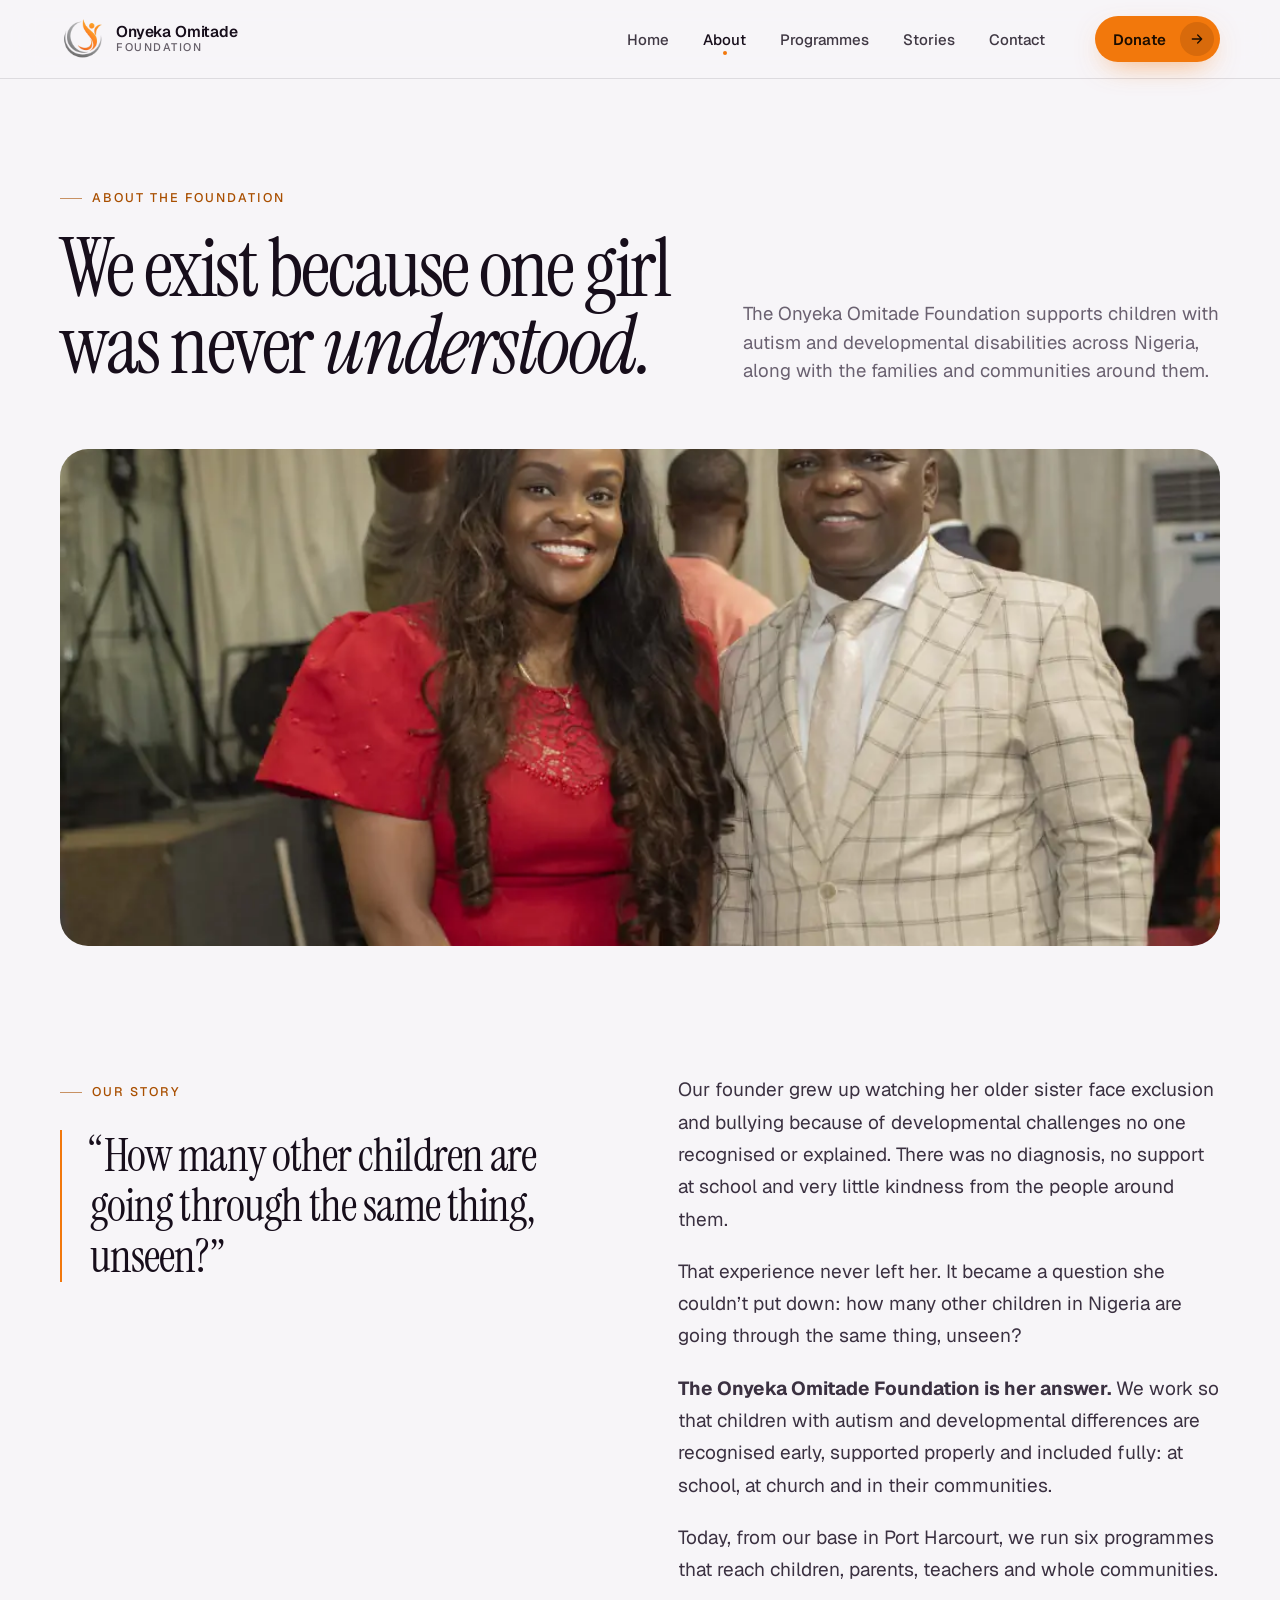
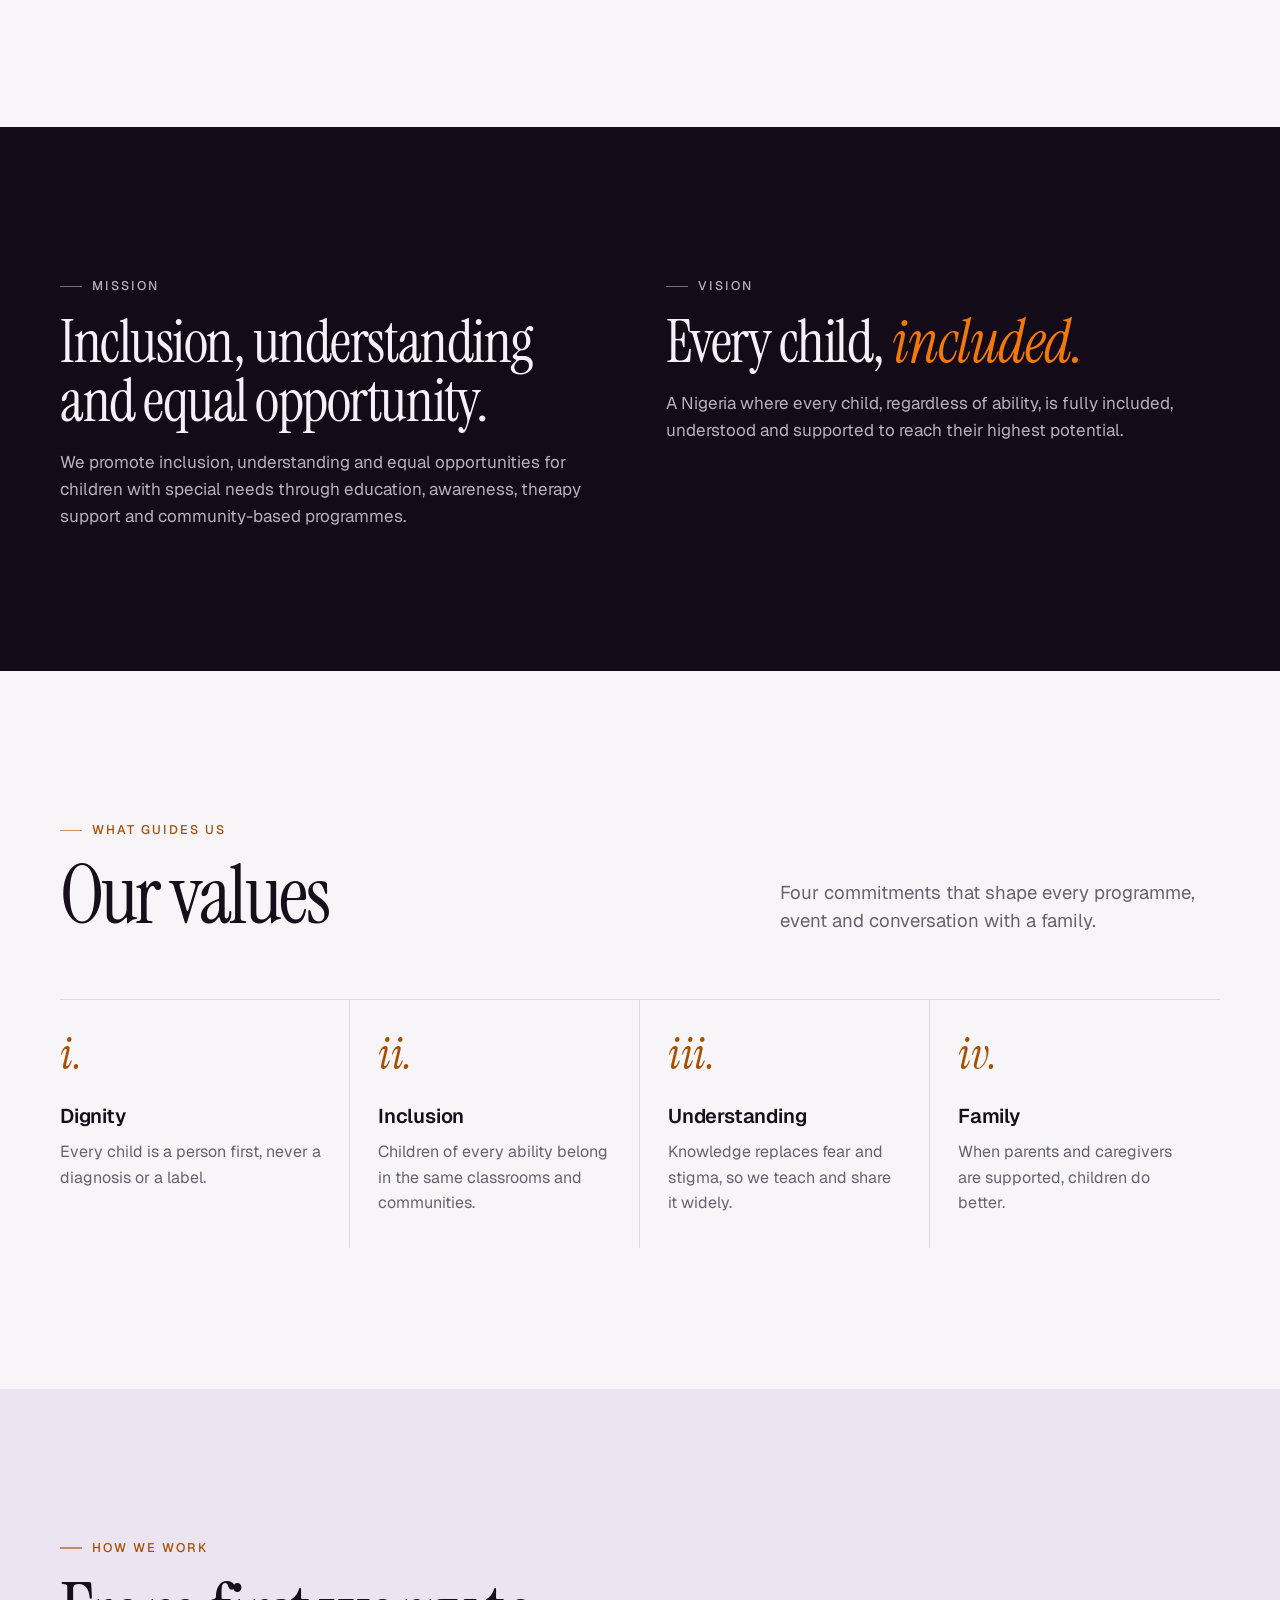
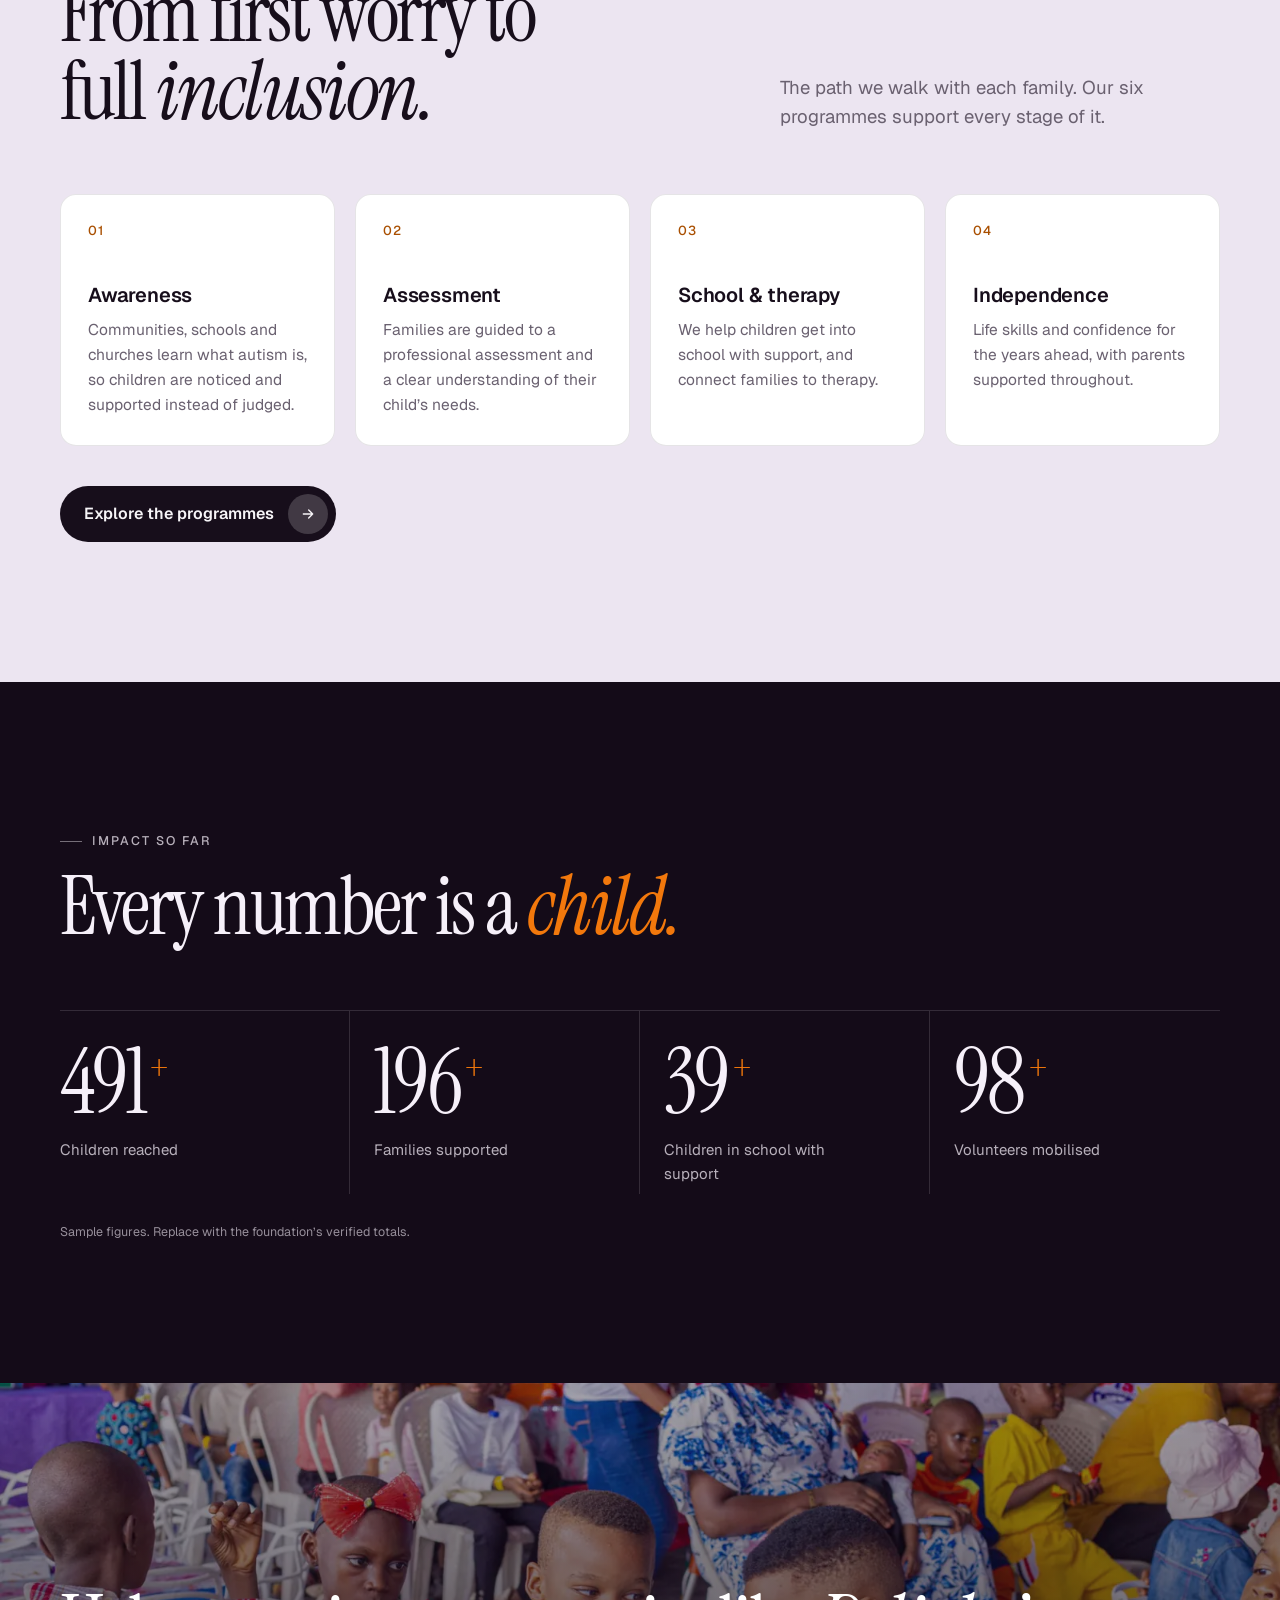
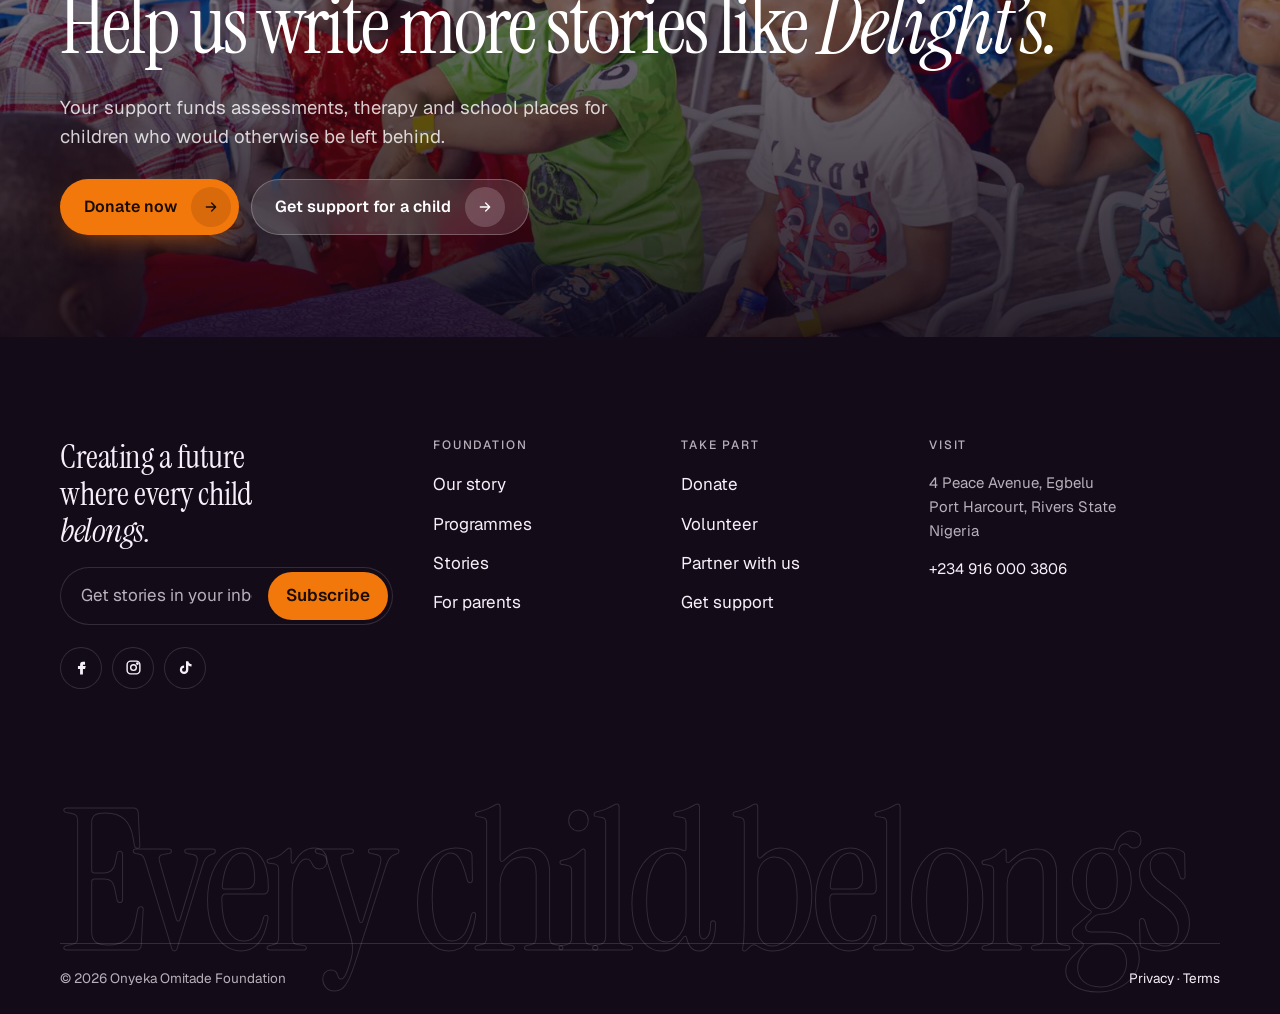
==== commit c3dd82f6: "ngo website redesigned" ====
--- a/oof-website/about.html
+++ b/oof-website/about.html
@@ -3,151 +3,140 @@
 <head>
 <meta charset="utf-8">
 <meta name="viewport" content="width=device-width, initial-scale=1, viewport-fit=cover">
-<title>About Us | Onyeka Omitade Foundation</title>
+<title>About | Onyeka Omitade Foundation</title>
 <meta name="description" content="Our story, mission, vision and values: why the Onyeka Omitade Foundation supports children with autism in Nigeria.">
-<meta property="og:title" content="About Us | Onyeka Omitade Foundation">
+<meta property="og:type" content="website">
+<meta property="og:title" content="About | Onyeka Omitade Foundation">
 <meta property="og:description" content="Our story, mission, vision and values: why the Onyeka Omitade Foundation supports children with autism in Nigeria.">
-<meta property="og:image" content="assets/img/oof10.jpg">
-<meta name="theme-color" content="#3A1D4C">
-<link rel="icon" href="assets/img/logo.png">
+<meta property="og:image" content="assets/img/oof5.jpg">
+<meta name="twitter:card" content="summary_large_image">
+<meta name="theme-color" content="#140B18">
+<link rel="icon" type="image/png" href="assets/img/logo.png">
+<link rel="apple-touch-icon" href="assets/img/logo.png">
 <link rel="preconnect" href="https://fonts.googleapis.com">
 <link rel="preconnect" href="https://fonts.gstatic.com" crossorigin>
-<link rel="stylesheet" href="https://fonts.googleapis.com/css2?family=Bricolage+Grotesque:opsz,wght@12..96,500;12..96,700;12..96,800&family=Figtree:wght@400;500;600;700&family=Caveat:wght@600;700&display=swap">
+<link rel="stylesheet" href="https://fonts.googleapis.com/css2?family=Geist:wght@400;500;600&family=Instrument+Serif:ital@0;1&display=swap">
 <link rel="stylesheet" href="assets/css/style.css">
+<script>document.documentElement.classList.add("js")</script>
+<script type="application/ld+json">{"@context":"https://schema.org","@type":"NGO","name":"Onyeka Omitade Foundation","slogan":"Creating a future where every child belongs","telephone":"+2349160003806","address":{"@type":"PostalAddress","streetAddress":"4 Peace Avenue, Egbelu","addressLocality":"Port Harcourt","addressRegion":"Rivers State","addressCountry":"NG"}}</script>
 </head>
-<body>
-<a href="#main" class="skip" style="position:absolute;left:-9999px">Skip to content</a>
+<body class="">
+<a class="skip" href="#main">Skip to content</a>
 <header class="nav">
   <div class="wrap">
-    <a class="brand" href="index.html" aria-label="Onyeka Omitade Foundation home">
-      <img src="assets/img/logo.png" alt="">
-      <div><b>Onyeka Omitade</b><small>Foundation</small></div>
-    </a>
-    <ul><li><a href="index.html">Home</a></li><li><a href="about.html" class="active" aria-current="page">About</a></li><li><a href="programmes.html">Programmes</a></li><li><a href="stories.html">Stories</a></li><li><a href="contact.html">Contact</a></li></ul>
-    <a class="btn btn-sun" href="donate.html">Donate</a>
-    <button class="menu-btn" aria-label="Open menu" aria-expanded="false" aria-controls="mnav"><svg viewBox="0 0 24 24" fill="none" stroke="currentColor" stroke-width="2.2" stroke-linecap="round"><path d="M4 7h16M4 12h16M4 17h16"/></svg></button>
+    <a class="brand" href="index.html" aria-label="Onyeka Omitade Foundation, home"><img src="assets/img/logo.png" alt="" width="44" height="44"><span>Onyeka Omitade<small>Foundation</small></span></a>
+    <nav class="nav-links" aria-label="Main"><a href="index.html">Home</a><a href="about.html" aria-current="page">About</a><a href="programmes.html">Programmes</a><a href="stories.html">Stories</a><a href="contact.html">Contact</a></nav>
+    <a class="btn btn-sun sm" href="donate.html">Donate<span class="ar"><svg viewBox="0 0 24 24" fill="none" stroke="currentColor" stroke-width="2" stroke-linecap="round" stroke-linejoin="round" aria-hidden="true"><path d="M5 12h14M13 6l6 6-6 6"/></svg></span></a>
+    <button class="burger" aria-label="Open menu" aria-expanded="false" aria-controls="menu"><span></span><span></span></button>
   </div>
-  <nav class="mnav" id="mnav" hidden><ul><li><a href="index.html">Home</a></li><li><a href="about.html" class="active" aria-current="page">About</a></li><li><a href="programmes.html">Programmes</a></li><li><a href="stories.html">Stories</a></li><li><a href="contact.html">Contact</a></li><li><a href="donate.html">Donate</a></li></ul></nav>
 </header>
+<div class="menu" id="menu" aria-hidden="true">
+  <div class="menu-top"><a class="brand" href="index.html"><img src="assets/img/logo.png" alt="" width="44" height="44"><span>Onyeka Omitade<small>Foundation</small></span></a><button class="menu-close" aria-label="Close menu">×</button></div>
+  <ul><li><a href="index.html">Home<small>01</small></a></li><li><a href="about.html">About<small>02</small></a></li><li><a href="programmes.html">Programmes<small>03</small></a></li><li><a href="stories.html">Stories<small>04</small></a></li><li><a href="contact.html">Contact<small>05</small></a></li></ul>
+  <a class="btn btn-sun block " href="donate.html">Donate to the foundation<span class="ar"><svg viewBox="0 0 24 24" fill="none" stroke="currentColor" stroke-width="2" stroke-linecap="round" stroke-linejoin="round" aria-hidden="true"><path d="M5 12h14M13 6l6 6-6 6"/></svg></span></a>
+  <p class="menu-contact">+234 916 000 3806 · Port Harcourt, Nigeria</p>
+</div>
 <main id="main">
 
-<section class="phero">
-  <div class="wrap">
-    <div>
-      <p class="eyebrow">About us</p>
-      <h1>We exist because one girl was never understood.</h1>
-      <p class="lead">The Onyeka Omitade Foundation supports children with autism and developmental disabilities across Nigeria, and the families and communities around them.</p>
-    </div>
-    <img src="assets/img/oof7.jpg" alt="The founder with a guest at a foundation event">
+<section class="phead">
+  <div class="wrap load">
+    <div><p class="kicker sun">About the foundation</p><h1 class="d1">We exist because one girl was never <span class="it">understood.</span></h1></div>
+    <p class="lead">The Onyeka Omitade Foundation supports children with autism and developmental disabilities across Nigeria, along with the families and communities around them.</p>
   </div>
+  <div class="wrap phead-media"><picture><source type="image/webp" srcset="assets/img/oof7-800.webp 800w, assets/img/oof7-1600.webp 1600w" sizes="100vw"><img src="assets/img/oof7.jpg" alt="The founder with a guest at a foundation event" width="1024" height="684" class="rv-img" fetchpriority="high"></picture></div>
 </section>
 
-<section class="story" style="padding-top:0">
-  <div class="wrap">
-    <div class="story-photos">
-      <img class="tall" src="assets/img/oof6.jpg" alt="The founder speaking with children and parents">
-      <img class="sq" src="assets/img/oof12.jpg" alt="The founder at the Play Without Label backdrop">
-      <img class="sq" src="assets/img/oof4.jpg" alt="Children colouring together">
-    </div>
-    <div>
-      <p class="eyebrow">Our story</p>
-      <h2 style="margin-top:14px">From one family’s pain to a promise for many.</h2>
-      <div class="body">
-        <p>Our founder grew up watching her older sister face exclusion and bullying because of developmental challenges that no one recognised or explained. There was no diagnosis, no support at school and very little kindness from the people around them.</p>
-        <p>That experience never left her. It became a question: how many other children in Nigeria are going through the same thing, unseen?</p>
-        <p><strong>The Onyeka Omitade Foundation is her answer.</strong> We work so that children with autism and developmental differences are recognised early, supported properly and included fully, at school, at church and in their communities.</p>
-      </div>
+<section class="sec" style="padding-top:clamp(24px,4vw,56px)">
+  <div class="wrap" style="display:grid;grid-template-columns:repeat(auto-fit,minmax(min(100%,420px),1fr));gap:clamp(40px,6vw,96px);align-items:start">
+    <div style="position:sticky;top:120px"><p class="kicker sun">Our story</p><p class="pull" style="margin-top:28px">“How many other children are going through the same thing, unseen?”</p></div>
+    <div class="prose rv">
+      <p>Our founder grew up watching her older sister face exclusion and bullying because of developmental challenges no one recognised or explained. There was no diagnosis, no support at school and very little kindness from the people around them.</p>
+      <p>That experience never left her. It became a question she couldn’t put down: how many other children in Nigeria are going through the same thing, unseen?</p>
+      <p><strong>The Onyeka Omitade Foundation is her answer.</strong> We work so that children with autism and developmental differences are recognised early, supported properly and included fully: at school, at church and in their communities.</p>
+      <p>Today, from our base in Port Harcourt, we run six programmes that reach children, parents, teachers and whole communities.</p>
     </div>
   </div>
 </section>
 
-<section class="labels">
+<section class="sec on-night">
   <div class="wrap">
-    <div>
-      <p class="eyebrow" style="color:var(--sun)">Mission</p>
-      <h2 style="margin-top:14px">Inclusion, understanding and equal opportunity.</h2>
-      <p>We promote inclusion, understanding and equal opportunities for children with special needs through education, awareness, therapy support and community-based programmes.</p>
-    </div>
-    <div>
-      <p class="eyebrow" style="color:var(--sun)">Vision</p>
-      <h2 style="margin-top:14px">Every child included.</h2>
-      <p>A Nigeria where every child, regardless of ability, is fully included, understood and supported to reach their highest potential.</p>
+    <div class="mv" style="margin-top:0;padding-top:0;border-top:0">
+      <div><p class="kicker">Mission</p><h2 class="d2" style="margin:18px 0">Inclusion, understanding and equal opportunity.</h2><p>We promote inclusion, understanding and equal opportunities for children with special needs through education, awareness, therapy support and community-based programmes.</p></div>
+      <div><p class="kicker">Vision</p><h2 class="d2" style="margin:18px 0">Every child, <span class="it" style="color:var(--sun)">included.</span></h2><p>A Nigeria where every child, regardless of ability, is fully included, understood and supported to reach their highest potential.</p></div>
     </div>
   </div>
 </section>
 
-<section>
+<section class="sec">
   <div class="wrap">
-    <div class="sec-head"><div><p class="eyebrow">What guides us</p><h2 style="margin-top:14px">Our values</h2></div></div>
-    <div class="values">
-      <div class="value"><div class="ic"><svg viewBox="0 0 24 24" fill="none" stroke="currentColor" stroke-width="2" stroke-linejoin="round"><path d="M12 20s-7-4.4-9-9C1.6 7.6 3.8 4 7.3 4c2 0 3.4 1.1 4.7 2.8C13.3 5.1 14.7 4 16.7 4c3.5 0 5.7 3.6 4.3 7-2 4.6-9 9-9 9z"/></svg></div><h3>Dignity</h3><p>Every child is a person first, never a diagnosis or a label.</p></div>
-      <div class="value"><div class="ic"><svg viewBox="0 0 24 24" fill="none" stroke="currentColor" stroke-width="2" stroke-linecap="round"><circle cx="9" cy="8" r="3.5"/><path d="M2.5 20c1-3.6 3.5-5.5 6.5-5.5s5.5 1.9 6.5 5.5"/><circle cx="17" cy="9" r="2.5"/><path d="M16 14.6c2.6 0 4.6 1.6 5.5 4.4"/></svg></div><h3>Inclusion</h3><p>Children of every ability belong in the same classrooms and communities.</p></div>
-      <div class="value"><div class="ic"><svg viewBox="0 0 24 24" fill="none" stroke="currentColor" stroke-width="2" stroke-linejoin="round"><path d="M4 5c3-1.5 5.5-1.5 8 0v15c-2.5-1.5-5-1.5-8 0zM12 5c2.5-1.5 5-1.5 8 0v15c-3-1.5-5.5-1.5-8 0z"/></svg></div><h3>Understanding</h3><p>Knowledge replaces fear and stigma, so we teach and share it widely.</p></div>
-      <div class="value"><div class="ic"><svg viewBox="0 0 24 24" fill="none" stroke="currentColor" stroke-width="2" stroke-linecap="round"><path d="M12 3v4M12 17v4M3 12h4M17 12h4M5.6 5.6l2.8 2.8M15.6 15.6l2.8 2.8M5.6 18.4l2.8-2.8M15.6 8.4l2.8-2.8"/></svg></div><h3>Family</h3><p>When parents and caregivers are supported, children do better.</p></div>
+    <div class="head"><div><p class="kicker sun">What guides us</p><h2 class="d1">Our values</h2></div><p class="lead">Four commitments that shape every programme, event and conversation with a family.</p></div>
+    <div class="values rv">
+      <div class="value"><span class="serif it">i.</span><h3 class="h-sans">Dignity</h3><p>Every child is a person first, never a diagnosis or a label.</p></div>
+      <div class="value"><span class="serif it">ii.</span><h3 class="h-sans">Inclusion</h3><p>Children of every ability belong in the same classrooms and communities.</p></div>
+      <div class="value"><span class="serif it">iii.</span><h3 class="h-sans">Understanding</h3><p>Knowledge replaces fear and stigma, so we teach and share it widely.</p></div>
+      <div class="value"><span class="serif it">iv.</span><h3 class="h-sans">Family</h3><p>When parents and caregivers are supported, children do better.</p></div>
     </div>
   </div>
 </section>
 
-<section class="programs">
+<section class="sec on-lilac">
   <div class="wrap">
-    <div class="sec-head"><div><p class="eyebrow">How we work</p><h2 style="margin-top:14px">From first worry to full inclusion</h2></div>
-      <p class="lead">The path we walk with each family. Our six programmes support every stage of it.</p></div>
-    <ol class="path" style="padding:0;margin:0">
-      <li><h3>Awareness</h3><p>Communities, schools and churches learn what autism is, so children are noticed and supported instead of judged.</p></li>
-      <li><h3>Assessment</h3><p>Families are guided to a professional assessment and an understanding of their child’s needs.</p></li>
-      <li><h3>School &amp; therapy</h3><p>We help children get into school with support and connect families to therapy.</p></li>
-      <li><h3>Independence</h3><p>Life skills and confidence for the years ahead, with parents supported throughout.</p></li>
+    <div class="head"><div><p class="kicker sun">How we work</p><h2 class="d1">From first worry to<br>full <span class="it">inclusion.</span></h2></div><p class="lead">The path we walk with each family. Our six programmes support every stage of it.</p></div>
+    <ol class="steps4">
+      <li class="rv"><h3 class="h-sans">Awareness</h3><p>Communities, schools and churches learn what autism is, so children are noticed and supported instead of judged.</p></li>
+      <li class="rv"><h3 class="h-sans">Assessment</h3><p>Families are guided to a professional assessment and a clear understanding of their child’s needs.</p></li>
+      <li class="rv"><h3 class="h-sans">School &amp; therapy</h3><p>We help children get into school with support, and connect families to therapy.</p></li>
+      <li class="rv"><h3 class="h-sans">Independence</h3><p>Life skills and confidence for the years ahead, with parents supported throughout.</p></li>
     </ol>
-    <a class="more" href="programmes.html">Explore our programmes →</a>
+    <div style="margin-top:40px"><a class="btn  " href="programmes.html">Explore the programmes<span class="ar"><svg viewBox="0 0 24 24" fill="none" stroke="currentColor" stroke-width="2" stroke-linecap="round" stroke-linejoin="round" aria-hidden="true"><path d="M5 12h14M13 6l6 6-6 6"/></svg></span></a></div>
   </div>
 </section>
 
-<section class="impact" style="margin-top:0;padding-block:clamp(56px,7vw,88px)" aria-label="Our impact"><div class="wrap"><div class="stats">
-      <div class="stat"><b data-count="500">500<i>+</i></b><span>Children reached</span></div>
-      <div class="stat"><b data-count="200">200<i>+</i></b><span>Families supported</span></div>
-      <div class="stat"><b data-count="40">40<i>+</i></b><span>Children in school with support</span></div>
-      <div class="stat"><b data-count="100">100<i>+</i></b><span>Volunteers mobilised</span></div>
-    </div>
-    <!-- TODO: replace sample figures with the foundation's verified totals --></div></section>
+<section class="sec on-night"><div class="wrap"><div class="head"><div><p class="kicker">Impact so far</p><h2 class="d1">Every number is a <span class="it" style="color:var(--sun)">child.</span></h2></div></div><div class="stats">
+  <div class="stat"><b class="num" data-count="500">500<sup>+</sup></b><span>Children reached</span></div>
+  <div class="stat"><b class="num" data-count="200">200<sup>+</sup></b><span>Families supported</span></div>
+  <div class="stat"><b class="num" data-count="40">40<sup>+</sup></b><span>Children in school with support</span></div>
+  <div class="stat"><b class="num" data-count="100">100<sup>+</sup></b><span>Volunteers mobilised</span></div>
+</div>
+<p class="footnote">Sample figures. Replace with the foundation’s verified totals.</p></div></section>
 
 <section class="final">
+  <img src="assets/img/oof10.jpg" srcset="assets/img/oof10-800.webp 800w, assets/img/oof10-1600.webp 1600w" sizes="100vw" alt="" width="1600" height="1067" loading="lazy" decoding="async">
   <div class="wrap">
-    <div class="box">
-      <img src="assets/img/oof9.jpg" alt="" loading="lazy">
-      <div class="in">
-        <h2>Help us write more stories like Delight’s.</h2>
-        <p>Your support funds assessments, therapy and school places for children who would otherwise be left behind.</p>
-        <div class="cta-row" style="margin-top:6px"><a class="btn btn-sun" href="donate.html">Donate now</a><a class="btn btn-light" href="contact.html#support">Get support</a></div>
-      </div>
-    </div>
+    <h2 class="d1 rv">Help us write more stories like <span class="it">Delight’s.</span></h2>
+    <p class="lead rv">Your support funds assessments, therapy and school places for children who would otherwise be left behind.</p>
+    <div class="ctas rv"><a class="btn btn-sun " href="donate.html">Donate now<span class="ar"><svg viewBox="0 0 24 24" fill="none" stroke="currentColor" stroke-width="2" stroke-linecap="round" stroke-linejoin="round" aria-hidden="true"><path d="M5 12h14M13 6l6 6-6 6"/></svg></span></a><a class="btn btn-glass " href="contact.html#support">Get support for a child<span class="ar"><svg viewBox="0 0 24 24" fill="none" stroke="currentColor" stroke-width="2" stroke-linecap="round" stroke-linejoin="round" aria-hidden="true"><path d="M5 12h14M13 6l6 6-6 6"/></svg></span></a></div>
   </div>
 </section>
 
 </main>
-<footer id="contact-footer">
+
+<footer class="foot">
   <div class="wrap">
-    <div class="cols">
+    <div class="foot-grid">
       <div>
-        <div class="fbrand"><img src="assets/img/logo.png" alt=""><b>Onyeka Omitade<br>Foundation</b></div>
-        <p>Creating a future where every child belongs.</p>
+        <p class="d3">Creating a future where every child <span class="it">belongs.</span></p>
+        <form class="newsletter" data-form="newsletter" novalidate>
+          <label class="sr" for="nl-email">Email address</label>
+          <input id="nl-email" name="email" type="email" placeholder="Get stories in your inbox" required>
+          <button type="submit">Subscribe</button>
+        </form>
+        <p class="form-msg" hidden style="margin-top:10px;font-size:14px">Thank you. You’re subscribed.</p>
         <div class="socials">
-          <a href="https://www.facebook.com/" aria-label="Facebook" target="_blank" rel="noopener"><svg viewBox="0 0 24 24" fill="currentColor"><path d="M14 8h3V4h-3c-2.8 0-4 1.7-4 4.3V10H7v4h3v8h4v-8h3l1-4h-4V8.6c0-.4.3-.6.6-.6z"/></svg></a>
-          <a href="https://www.instagram.com/" aria-label="Instagram" target="_blank" rel="noopener"><svg viewBox="0 0 24 24" fill="none" stroke="currentColor" stroke-width="2"><rect x="3" y="3" width="18" height="18" rx="5"/><circle cx="12" cy="12" r="4"/><circle cx="17.5" cy="6.5" r="1" fill="currentColor"/></svg></a>
-          <a href="https://www.tiktok.com/" aria-label="TikTok" target="_blank" rel="noopener"><svg viewBox="0 0 24 24" fill="currentColor"><path d="M16 3c.4 2.4 2 4 4.5 4.2v3.3c-1.7 0-3.2-.5-4.5-1.4V15a6 6 0 11-6-6v3.3a2.8 2.8 0 102.7 2.7V3H16z"/></svg></a>
+          <a href="https://www.facebook.com/" target="_blank" rel="noopener" aria-label="Facebook"><svg viewBox="0 0 24 24" fill="currentColor"><path d="M14 8h3V4h-3c-2.8 0-4 1.7-4 4.3V10H7v4h3v8h4v-8h3l1-4h-4V8.6c0-.4.3-.6.6-.6z"/></svg></a>
+          <a href="https://www.instagram.com/" target="_blank" rel="noopener" aria-label="Instagram"><svg viewBox="0 0 24 24" fill="none" stroke="currentColor" stroke-width="2"><rect x="3" y="3" width="18" height="18" rx="5"/><circle cx="12" cy="12" r="4"/><circle cx="17.5" cy="6.5" r="1" fill="currentColor"/></svg></a>
+          <a href="https://www.tiktok.com/" target="_blank" rel="noopener" aria-label="TikTok"><svg viewBox="0 0 24 24" fill="currentColor"><path d="M16 3c.4 2.4 2 4 4.5 4.2v3.3c-1.7 0-3.2-.5-4.5-1.4V15a6 6 0 11-6-6v3.3a2.8 2.8 0 102.7 2.7V3H16z"/></svg></a>
         </div>
       </div>
-      <div><h4>Explore</h4><ul><li><a href="about.html">About us</a></li><li><a href="programmes.html">Programmes</a></li><li><a href="stories.html">Stories &amp; news</a></li><li><a href="stories.html#parents">Parent resources</a></li></ul></div>
-      <div><h4>Get involved</h4><ul><li><a href="donate.html">Donate</a></li><li><a href="contact.html#volunteer">Volunteer</a></li><li><a href="contact.html#partner">Partner with us</a></li><li><a href="contact.html#support">Request support</a></li></ul></div>
-      <div><h4>Contact</h4>
-        <p>4 Peace Avenue, Egbelu,<br>Port Harcourt, Rivers State, Nigeria</p>
-        <p style="margin-top:10px;user-select:all">+234 916 000 3806</p>
-        <form class="news" data-simple="newsletter"><div class="fields" style="display:flex;gap:8px;flex:1;min-width:0"><input id="nemail" name="email" type="email" placeholder="Email for updates" aria-label="Email for updates" required><button class="btn btn-sun" type="submit">Join</button></div><p class="done" hidden style="font-size:14px">You’re on the list. Thank you!</p></form>
-      </div>
+      <div><h4>Foundation</h4><ul><li><a href="about.html">Our story</a></li><li><a href="programmes.html">Programmes</a></li><li><a href="stories.html">Stories</a></li><li><a href="stories.html#parents">For parents</a></li></ul></div>
+      <div><h4>Take part</h4><ul><li><a href="donate.html">Donate</a></li><li><a href="contact.html#volunteer">Volunteer</a></li><li><a href="contact.html#partner">Partner with us</a></li><li><a href="contact.html#support">Get support</a></li></ul></div>
+      <div><h4>Visit</h4><p>4 Peace Avenue, Egbelu<br>Port Harcourt, Rivers State<br>Nigeria</p><p style="margin-top:14px;color:var(--on-night);user-select:all">+234 916 000 3806</p></div>
     </div>
-    <div class="copyline"><span>© <span data-year>2026</span> Onyeka Omitade Foundation</span><span>Privacy Policy · Terms &amp; Conditions</span></div>
+    <div class="wordmark" aria-hidden="true">Every child belongs</div>
+    <div class="foot-base"><span>© <span data-year>2026</span> Onyeka Omitade Foundation</span><span><a href="#">Privacy</a> · <a href="#">Terms</a></span></div>
   </div>
 </footer>
-<div class="mbar"><a class="btn btn-ghost" href="contact.html#support">Get support</a><a class="btn btn-sun" href="donate.html">Donate</a></div>
-<script src="assets/js/main.js"></script>
+<nav class="actbar" aria-label="Quick actions"><a href="contact.html#support">Get support</a><a class="p" href="donate.html">Donate</a></nav>
+<script src="assets/js/main.js" defer></script>
 </body>
 </html>
--- a/oof-website/assets/css/style.css
+++ b/oof-website/assets/css/style.css
@@ -1,391 +1,525 @@
-/* Layout: photo-led editorial landing — split hero, "labels crossed out" band, story → programmes → proof → give. Sticky donate on mobile. */
+/* =====================================================================
+   Onyeka Omitade Foundation — Design system v2 ("Cinematic editorial")
+   Layout: full-bleed photographic chapters alternating with calm paper
+   sections; serif for emotion, sans for action; orange used sparingly
+   as the single call-to-action colour.
+   ===================================================================== */
+@view-transition { navigation: auto; }
+
 :root{
-  --bg:#FBF9FC; --surface:#FFFFFF; --tint:#F3EEF6;
-  --ink:#24162D; --muted:#625869; --line:#E4DCE9;
-  --sun:#EE7A12; --sun-deep:#C95F00; --sun-soft:#FFE9D3;
-  --plum:#3A1D4C; --plum-2:#5B2F78; --on-plum:#FBF6FF;
-  --stone:#8C8790;
-  --display:"Bricolage Grotesque", "Trebuchet MS", system-ui, sans-serif;
-  --body:"Figtree", "Segoe UI", system-ui, sans-serif;
-  --hand:"Caveat", "Comic Sans MS", cursive;
-  --r-sm:10px; --r-lg:22px;
-  --wrap:1180px;
+  /* colour */
+  --paper:#F7F5F8;      /* page ground, cool lilac-tinted white */
+  --card:#FFFFFF;
+  --lilac:#ECE5F1;      /* soft tint from the event branding */
+  --ink:#170E1B;        /* text */
+  --ink-2:#3B3141;
+  --muted:#6A6170;
+  --line:rgba(23,14,27,.11);
+  --sun:#F2780C;        /* logo orange: CTAs only */
+  --sun-hover:#FF8A24;
+  --sun-text:#A94F00;   /* orange that passes contrast on paper */
+  --night:#140B18;      /* cinematic dark chapters */
+  --night-2:#21152A;
+  --on-night:#F6F0F9;
+  --on-night-2:rgba(246,240,249,.72);
+  --night-line:rgba(246,240,249,.14);
+  --ok:#1F8A5B;
+  /* type */
+  --serif:"Instrument Serif", "Iowan Old Style", Georgia, serif;
+  --sans:"Geist", "Segoe UI", system-ui, -apple-system, sans-serif;
+  --fs-hero:clamp(58px, 10.5vw, 168px);
+  --fs-1:clamp(44px, 6.4vw, 96px);
+  --fs-2:clamp(36px, 4.6vw, 68px);
+  --fs-3:clamp(26px, 2.6vw, 36px);
+  --fs-lead:clamp(18px, 1.45vw, 21px);
+  /* shape & space */
+  --r:16px; --r-lg:28px;
+  --wrap:1240px; --gut:clamp(16px, 4vw, 40px);
+  --sec:clamp(80px, 11vw, 160px);
+  --ease:cubic-bezier(.2,.7,.1,1);
+  --shadow:0 1px 2px rgba(23,14,27,.06), 0 18px 40px -22px rgba(23,14,27,.28);
 }
 @media (prefers-color-scheme: dark){:root:not([data-theme="light"]){
-  --bg:#150D1B; --surface:#1F1527; --tint:#251A2E;
-  --ink:#F4EDF8; --muted:#B5A9BE; --line:#382A43;
-  --sun:#FF8C2A; --sun-deep:#FFA552; --sun-soft:#3A2414;
-  --plum:#2B1638; --plum-2:#4A2763; --on-plum:#FBF6FF; --stone:#9E98A3; color-scheme:dark}}
+  --paper:#0E0811; --card:#19111E; --lilac:#211629; --ink:#F4EEF7; --ink-2:#D9D0DE; --muted:#A79DAD;
+  --line:rgba(244,238,247,.12); --sun-text:#FF9A45; --night:#08040A; --night-2:#170E1C; color-scheme:dark}}
 :root[data-theme="dark"]{
-  --bg:#150D1B; --surface:#1F1527; --tint:#251A2E;
-  --ink:#F4EDF8; --muted:#B5A9BE; --line:#382A43;
-  --sun:#FF8C2A; --sun-deep:#FFA552; --sun-soft:#3A2414;
-  --plum:#2B1638; --plum-2:#4A2763; --on-plum:#FBF6FF; --stone:#9E98A3; color-scheme:dark}
-
-*{box-sizing:border-box}
+  --paper:#0E0811; --card:#19111E; --lilac:#211629; --ink:#F4EEF7; --ink-2:#D9D0DE; --muted:#A79DAD;
+  --line:rgba(244,238,247,.12); --sun-text:#FF9A45; --night:#08040A; --night-2:#170E1C; color-scheme:dark}
+
+/* ---------- base ---------- */
+*,*::before,*::after{box-sizing:border-box}
 [hidden]{display:none!important}
+html{-webkit-text-size-adjust:100%;scroll-padding-top:96px}
+body{margin:0;background:var(--paper);color:var(--ink);font:400 17px/1.6 var(--sans);-webkit-font-smoothing:antialiased;text-rendering:optimizeLegibility;overflow-x:clip}
+img,picture,video{display:block;max-width:100%}
+img{height:auto}
+a{color:inherit}
+p{margin:0}
+h1,h2,h3,h4{margin:0;font-weight:400;text-wrap:balance}
+ul,ol{margin:0;padding:0;list-style:none}
+button,input,select,textarea{font:inherit;color:inherit}
+:focus-visible{outline:2.5px solid var(--sun);outline-offset:3px;border-radius:6px}
+::selection{background:var(--sun);color:#170E1B}
+.wrap{width:100%;max-width:var(--wrap);margin-inline:auto;padding-inline:var(--gut)}
+.wrap>*{min-width:0}
+.skip{position:absolute;left:12px;top:-60px;z-index:100;background:var(--ink);color:var(--paper);padding:10px 16px;border-radius:999px;text-decoration:none}
+.skip:focus{top:12px}
+.sr{position:absolute;width:1px;height:1px;overflow:hidden;clip:rect(0 0 0 0);white-space:nowrap}
+
+/* ---------- type ---------- */
+.serif{font-family:var(--serif);font-weight:400;letter-spacing:-.01em}
+.it{font-family:var(--serif);font-style:italic;font-weight:400}
+.d-hero{font-family:var(--serif);font-size:var(--fs-hero);line-height:.88;letter-spacing:-.035em}
+.d1{font-family:var(--serif);font-size:var(--fs-1);line-height:.95;letter-spacing:-.03em}
+.d2{font-family:var(--serif);font-size:var(--fs-2);line-height:1;letter-spacing:-.025em}
+.d3{font-family:var(--serif);font-size:var(--fs-3);line-height:1.1;letter-spacing:-.015em}
+.h-sans{font:600 20px/1.25 var(--sans);letter-spacing:-.01em}
+.lead{font-size:var(--fs-lead);line-height:1.55;color:var(--muted);max-width:56ch}
+.kicker{display:inline-flex;align-items:center;gap:10px;font:500 12.5px/1 var(--sans);letter-spacing:.16em;text-transform:uppercase;color:var(--muted)}
+.kicker::before{content:"";width:22px;height:1.5px;background:currentColor;opacity:.6}
+.kicker.sun{color:var(--sun-text)}
+.on-night .kicker{color:var(--on-night-2)}
+.num{font-variant-numeric:tabular-nums}
+
+/* ---------- buttons ---------- */
+.btn{--bg:var(--ink);--fg:var(--paper);position:relative;display:inline-flex;align-items:center;gap:14px;padding:8px 8px 8px 24px;min-height:56px;border-radius:999px;background:var(--bg);color:var(--fg);font:600 16px/1 var(--sans);text-decoration:none;border:0;cursor:pointer;transition:transform .3s var(--ease),background .25s,box-shadow .3s var(--ease);white-space:nowrap}
+.btn .ar{display:grid;place-items:center;width:40px;height:40px;border-radius:50%;background:rgba(255,255,255,.18);overflow:hidden;flex:none}
+.btn .ar svg{width:16px;height:16px;transition:transform .45s var(--ease)}
+.btn:hover .ar svg{animation:arr .5s var(--ease)}
+@keyframes arr{0%{transform:none}45%{transform:translateX(160%)}46%{transform:translateX(-160%)}100%{transform:none}}
+.btn:active{transform:scale(.98)}
+.btn-sun{--bg:var(--sun);--fg:#1A0C00;box-shadow:0 10px 30px -12px rgba(242,120,12,.7)}
+.btn-sun .ar{background:rgba(26,12,0,.12)}
+.btn-sun:hover{--bg:var(--sun-hover)}
+.btn-light{--bg:#fff;--fg:#170E1B}
+.btn-light .ar{background:rgba(23,14,27,.08)}
+.btn-line{--bg:transparent;--fg:var(--ink);box-shadow:inset 0 0 0 1.5px var(--line);padding:8px 24px}
+.btn-line:hover{box-shadow:inset 0 0 0 1.5px var(--ink)}
+.btn-glass{--bg:rgba(255,255,255,.12);--fg:#fff;backdrop-filter:blur(14px);-webkit-backdrop-filter:blur(14px);box-shadow:inset 0 0 0 1px rgba(255,255,255,.25);padding:8px 24px}
+.btn-glass:hover{--bg:rgba(255,255,255,.2)}
+.btn.sm{min-height:46px;padding:6px 6px 6px 18px;font-size:15px}
+.btn.sm .ar{width:34px;height:34px}
+.btn.block{width:100%;justify-content:space-between}
+.link{display:inline-flex;align-items:center;gap:8px;font-weight:600;text-decoration:none;background:linear-gradient(currentColor,currentColor) 0 100%/0 1.5px no-repeat;transition:background-size .4s var(--ease);padding-bottom:2px}
+.link:hover{background-size:100% 1.5px}
+.link svg{width:15px;height:15px}
+
+/* ---------- nav ---------- */
+.nav{position:fixed;inset:0 0 auto;z-index:60;padding-top:env(safe-area-inset-top,0px);transition:background .35s,box-shadow .35s,color .35s,transform .45s var(--ease);color:var(--ink)}
+.nav .wrap{display:flex;align-items:center;gap:28px;height:78px}
+.has-hero .nav:not(.solid){color:#fff}
+.nav.solid{background:color-mix(in srgb,var(--paper) 86%,transparent);backdrop-filter:saturate(1.6) blur(16px);-webkit-backdrop-filter:saturate(1.6) blur(16px);box-shadow:0 1px 0 var(--line)}
+.nav.hide{transform:translateY(-100%)}
+.brand{display:flex;align-items:center;gap:12px;text-decoration:none;flex:none}
+.brand img{width:44px;height:44px}
+.has-hero .nav:not(.solid) .brand img{filter:drop-shadow(0 2px 8px rgba(0,0,0,.35))}
+.brand span{font:600 15.5px/1.1 var(--sans);letter-spacing:-.01em}
+.brand small{display:block;font:500 11px/1.3 var(--sans);letter-spacing:.14em;text-transform:uppercase;opacity:.65}
+.nav-links{display:flex;gap:6px;margin-left:auto}
+.nav-links a{position:relative;padding:10px 14px;border-radius:999px;text-decoration:none;font:500 15px/1 var(--sans);opacity:.82;transition:opacity .2s,background .2s}
+.nav-links a:hover{opacity:1;background:color-mix(in srgb,currentColor 9%,transparent)}
+.nav-links a[aria-current]{opacity:1}
+.nav-links a[aria-current]::after{content:"";position:absolute;left:50%;bottom:2px;width:4px;height:4px;border-radius:50%;background:var(--sun);transform:translateX(-50%)}
+.nav .btn{margin-left:8px}
+.burger{display:none;margin-left:auto;width:48px;height:48px;border-radius:50%;border:0;background:color-mix(in srgb,currentColor 10%,transparent);cursor:pointer;place-items:center}
+.burger span{display:block;width:18px;height:1.8px;background:currentColor;border-radius:2px;transition:transform .35s var(--ease)}
+.burger span+span{margin-top:5px}
+@media (max-width:980px){.nav-links{display:none}.burger{display:grid}.nav .btn{margin-left:0}.nav .wrap{gap:10px}}
+@media (max-width:440px){.brand small{display:none}.brand span{font-size:14px}.nav .btn .ar{display:none}.nav .btn{padding:6px 18px}}
+
+/* mobile menu */
+.menu{position:fixed;inset:0;z-index:70;background:var(--night);color:var(--on-night);display:flex;flex-direction:column;padding:calc(env(safe-area-inset-top,0px) + 18px) var(--gut) calc(env(safe-area-inset-bottom,0px) + 28px);opacity:0;visibility:hidden;transition:opacity .35s,visibility .35s}
+.menu.open{opacity:1;visibility:visible}
+.menu-top{display:flex;justify-content:space-between;align-items:center}
+.menu-close{width:48px;height:48px;border-radius:50%;border:0;background:rgba(255,255,255,.1);color:#fff;font-size:26px;cursor:pointer}
+.menu ul{margin-top:auto;display:grid;gap:4px}
+.menu ul a{display:flex;justify-content:space-between;align-items:baseline;padding:10px 0;border-bottom:1px solid var(--night-line);font:400 clamp(40px,11vw,64px)/1 var(--serif);text-decoration:none;transform:translateY(16px);opacity:0;transition:transform .5s var(--ease),opacity .5s}
+.menu ul a small{font:500 12px var(--sans);letter-spacing:.14em;opacity:.5}
+.menu.open ul a{transform:none;opacity:1}
+.menu.open li:nth-child(2) a{transition-delay:.04s}.menu.open li:nth-child(3) a{transition-delay:.08s}.menu.open li:nth-child(4) a{transition-delay:.12s}.menu.open li:nth-child(5) a{transition-delay:.16s}.menu.open li:nth-child(6) a{transition-delay:.2s}
+.menu .btn{margin-top:28px;justify-content:space-between}
+.menu-contact{margin-top:20px;font-size:14px;color:var(--on-night-2)}
+
+/* ---------- hero (home) ---------- */
+.hero{position:relative;min-height:max(640px,100svh);display:grid;align-items:end;color:#fff;overflow:hidden;isolation:isolate;background:var(--night)}
+.hero-media{position:absolute;inset:0;z-index:-2}
+.hero-media img{width:100%;height:100%;object-fit:cover;object-position:28% 30%;transform:scale(1.06);animation:heroZoom 2.4s var(--ease) both}
+@keyframes heroZoom{from{transform:scale(1.14)}to{transform:scale(1.06)}}
+.hero::before{content:"";position:absolute;inset:0;z-index:-1;background:linear-gradient(180deg,rgba(14,6,18,.55) 0%,rgba(14,6,18,0) 22%,rgba(14,6,18,0) 38%,rgba(14,6,18,.78) 74%,rgba(14,6,18,.94) 100%),linear-gradient(90deg,rgba(14,6,18,.25),transparent 60%)}
+.hero .wrap{padding-block:140px 40px;display:grid;gap:44px}
+.hero-top{display:grid;grid-template-columns:1fr auto;gap:40px;align-items:end}
+.hero h1 .it{color:var(--sun)}
+.hero .lead{color:rgba(255,255,255,.82);margin-top:26px;max-width:46ch}
+.hero-cta{display:flex;flex-wrap:wrap;gap:12px;justify-content:flex-end}
+.hero .kicker{color:rgba(255,255,255,.75)}
+.paths{display:grid;grid-template-columns:repeat(3,1fr);gap:1px;background:rgba(255,255,255,.16);border-radius:var(--r);overflow:hidden;backdrop-filter:blur(18px);-webkit-backdrop-filter:blur(18px)}
+.path{display:flex;align-items:center;justify-content:space-between;gap:18px;padding:22px 24px;background:rgba(20,11,24,.42);text-decoration:none;transition:background .3s}
+.path:hover{background:rgba(20,11,24,.2)}
+.path small{display:block;font:500 12px/1 var(--sans);letter-spacing:.14em;text-transform:uppercase;opacity:.65;margin-bottom:8px}
+.path b{font:500 19px/1.2 var(--sans)}
+.path .ar{flex:none;width:42px;height:42px;border-radius:50%;display:grid;place-items:center;background:rgba(255,255,255,.12);transition:background .3s,transform .4s var(--ease)}
+.path:hover .ar{background:var(--sun);color:#1A0C00;transform:rotate(-45deg)}
+.path .ar svg{width:16px;height:16px}
+.scroll-cue{position:absolute;right:var(--gut);top:50%;writing-mode:vertical-rl;font:500 11px var(--sans);letter-spacing:.24em;text-transform:uppercase;opacity:.6;display:flex;align-items:center;gap:12px}
+.scroll-cue::after{content:"";width:1px;height:56px;background:linear-gradient(currentColor,transparent);animation:cue 2.2s ease-in-out infinite}
+@keyframes cue{0%{transform:scaleY(0);transform-origin:top}50%{transform:scaleY(1);transform-origin:top}51%{transform-origin:bottom}100%{transform:scaleY(0);transform-origin:bottom}}
+@media (max-width:900px){.hero-top{grid-template-columns:1fr}.hero-cta{justify-content:flex-start}.paths{grid-template-columns:1fr}.scroll-cue{display:none}.hero .wrap{padding-block:120px 24px;gap:32px}}
+
+/* ---------- inner page head ---------- */
+.phead{padding-block:calc(78px + clamp(56px,8vw,120px)) clamp(48px,6vw,88px)}
+.phead .wrap{display:grid;grid-template-columns:1.3fr 1fr;gap:clamp(28px,5vw,80px);align-items:end}
+.phead h1{margin-top:22px}
+.phead .lead{margin-top:0}
+.phead-media{margin-top:clamp(40px,5vw,64px)}
+.phead-media img{width:100%;aspect-ratio:21/9;object-fit:cover;border-radius:var(--r-lg)}
+.phead .wrap.phead-media{display:block}
+@media (max-width:860px){.phead .wrap{grid-template-columns:1fr}.phead-media img{aspect-ratio:4/3}}
+
+/* ---------- sections ---------- */
+.sec{padding-block:var(--sec)}
+.sec.tight{padding-block:clamp(56px,7vw,96px)}
+.on-night{background:var(--night);color:var(--on-night)}
+.on-night .lead{color:var(--on-night-2)}
+.on-lilac{background:var(--lilac)}
+.head{display:grid;grid-template-columns:1fr minmax(0,440px);gap:24px 64px;align-items:end;margin-bottom:clamp(40px,5vw,72px)}
+.head h2{margin-top:18px}
+@media (max-width:860px){.head{grid-template-columns:1fr}}
+
+/* manifesto: words light up as you read */
+.manifesto .mtext{font-family:var(--serif);font-size:clamp(32px,4.4vw,64px);line-height:1.12;letter-spacing:-.02em;max-width:22ch;text-wrap:pretty}
+.manifesto .w{transition:color .25s}
+.js .manifesto .w{color:color-mix(in srgb,var(--ink) 22%,transparent)}
+.js .manifesto .w.lit{color:var(--ink)}
+.manifesto .w.hl.lit{color:var(--sun-text);font-style:italic}
+.manifesto-foot{display:flex;flex-wrap:wrap;gap:24px 48px;align-items:center;margin-top:clamp(40px,5vw,64px)}
+.manifesto .manifesto-foot p{font:400 16px/1.6 var(--sans);color:var(--muted);max-width:44ch;letter-spacing:0}
+
+/* label marquee */
+.marquee{overflow:hidden;border-block:1px solid var(--line);padding-block:26px;display:grid;gap:14px;-webkit-mask:linear-gradient(90deg,transparent,#000 8%,#000 92%,transparent);mask:linear-gradient(90deg,transparent,#000 8%,#000 92%,transparent)}
+.track{display:flex;gap:44px;width:max-content;animation:mq 48s linear infinite}
+.track.rev{animation-direction:reverse;animation-duration:56s}
+.track span{font:400 clamp(28px,3.4vw,46px)/1 var(--serif);white-space:nowrap;display:flex;align-items:center;gap:44px}
+.track span::after{content:"";width:8px;height:8px;border-radius:50%;background:var(--sun)}
+.track.old span{color:var(--muted);text-decoration:line-through;text-decoration-thickness:2px;text-decoration-color:var(--sun)}
+.track.new span{font-style:italic}
+@keyframes mq{to{transform:translateX(-50%)}}
+.marquee:hover .track{animation-play-state:paused}
+
+/* sticky story */
+.story{display:grid;grid-template-columns:1fr 1fr;gap:clamp(32px,6vw,96px)}
+.story-media{position:sticky;top:110px;height:min(78vh,720px);border-radius:var(--r-lg);overflow:hidden;background:var(--night)}
+.story-media img{position:absolute;inset:0;width:100%;height:100%;object-fit:cover;opacity:0;transform:scale(1.04);transition:opacity .9s var(--ease),transform 1.4s var(--ease)}
+.story-media img.on{opacity:1;transform:none}
+.story-media .cap{position:absolute;left:20px;bottom:20px;right:20px;color:#fff;font:500 13px var(--sans);display:flex;justify-content:space-between;text-shadow:0 1px 8px rgba(0,0,0,.5)}
+.story-steps{display:grid}
+.step{min-height:min(78vh,720px);display:flex;flex-direction:column;justify-content:center;gap:22px;padding-block:24px;opacity:.35;transition:opacity .6s}
+.step.on{opacity:1}
+.no-js .step,.step:only-child{opacity:1}
+.step .idx{font:500 13px var(--sans);letter-spacing:.14em;color:var(--sun-text)}
+.step p{color:var(--muted);font-size:18px;max-width:46ch}
+.step p strong{color:var(--ink);font-weight:600}
+.step-img{display:none}
+@media (max-width:860px){
+  .story{grid-template-columns:1fr}
+  .story-media{display:none}
+  .step{min-height:0;opacity:1;padding-block:28px;border-top:1px solid var(--line)}
+  .step-img{display:block;border-radius:var(--r);aspect-ratio:4/3;object-fit:cover;width:100%}
+}
+
+/* impact */
+.stats{display:grid;grid-template-columns:repeat(4,1fr);border-top:1px solid var(--night-line)}
+.stat{padding:32px 24px 8px 0;border-right:1px solid var(--night-line)}
+.stat+.stat{padding-left:24px}
+.stat:last-child{border-right:0}
+.stat b{display:block;font:400 clamp(56px,7vw,104px)/.9 var(--serif);letter-spacing:-.03em}
+.stat b sup{font-size:.42em;color:var(--sun);vertical-align:top;margin-left:4px;position:relative;top:.25em}
+.stat span{display:block;margin-top:14px;color:var(--on-night-2);font-size:15px;max-width:20ch}
+.footnote{margin-top:28px;font-size:12.5px;color:var(--on-night-2);opacity:.8}
+@media (max-width:860px){.stats{grid-template-columns:1fr 1fr}.stat{padding:28px 16px 24px 0!important}.stat:nth-child(2){border-right:0}.stat:nth-child(even){padding-left:16px!important}.stat:nth-child(n+3){border-top:1px solid var(--night-line)}}
+.mv{display:grid;grid-template-columns:1fr 1fr;gap:clamp(24px,4vw,64px);margin-top:clamp(56px,7vw,96px);padding-top:clamp(40px,5vw,56px);border-top:1px solid var(--night-line)}
+.mv h3{margin:14px 0 14px}
+.mv p{color:var(--on-night-2);max-width:48ch}
+@media (max-width:760px){.mv{grid-template-columns:1fr}}
+
+/* programme index (desktop: list + preview) */
+.pindex{display:grid;grid-template-columns:1.15fr 1fr;gap:clamp(28px,5vw,80px);align-items:start}
+.plist{border-top:1px solid var(--line);counter-reset:p}
+.pitem{display:grid;grid-template-columns:52px 1fr auto;gap:8px 18px;align-items:center;padding:26px 0;border-bottom:1px solid var(--line);text-decoration:none;position:relative}
+.pitem::before{counter-increment:p;content:counter(p,decimal-leading-zero);font:500 13px var(--sans);color:var(--muted);letter-spacing:.06em}
+.pitem h3{font:400 clamp(26px,2.6vw,36px)/1.05 var(--serif);letter-spacing:-.015em;transition:transform .45s var(--ease),color .3s}
+.pitem .who{grid-column:2;font-size:14.5px;color:var(--muted)}
+.pitem .ar{grid-row:1/3;grid-column:3;width:44px;height:44px;border-radius:50%;display:grid;place-items:center;box-shadow:inset 0 0 0 1.5px var(--line);transition:all .35s var(--ease)}
+.pitem .ar svg{width:16px;height:16px}
+.pitem:hover h3,.pitem.on h3{transform:translateX(8px);color:var(--sun-text)}
+.pitem:hover .ar,.pitem.on .ar{background:var(--sun);box-shadow:none;color:#1A0C00;transform:rotate(-45deg)}
+.pitem .mimg{display:none}
+.ppreview{position:sticky;top:110px;border-radius:var(--r-lg);overflow:hidden;aspect-ratio:4/5;background:var(--night)}
+.ppreview img{position:absolute;inset:0;width:100%;height:100%;object-fit:cover;opacity:0;transition:opacity .6s var(--ease),transform 1s var(--ease);transform:scale(1.05)}
+.ppreview img.on{opacity:1;transform:none}
+.ppreview .pv-text{position:absolute;inset:auto 0 0;padding:28px;color:#fff;background:linear-gradient(transparent,rgba(14,6,18,.85));font-size:16px;line-height:1.5}
+@media (max-width:860px){.pindex{grid-template-columns:1fr}.ppreview{display:none}.pitem{grid-template-columns:40px 1fr auto}}
+
+/* journey */
+.feature{display:grid;grid-template-columns:1.05fr 1fr;border-radius:var(--r-lg);overflow:hidden;background:var(--night);color:var(--on-night);min-height:620px}
+.feature-media{position:relative;min-height:340px}
+.feature-media img{position:absolute;inset:0;width:100%;height:100%;object-fit:cover}
+.feature-body{padding:clamp(32px,5vw,72px);display:flex;flex-direction:column;justify-content:center;gap:26px}
+.feature-body p{color:var(--on-night-2);max-width:46ch}
+.timeline{position:relative;display:grid;grid-template-columns:repeat(3,1fr);gap:12px;padding-top:26px}
+.timeline::before{content:"";position:absolute;top:6px;left:6px;right:6px;height:2px;background:var(--night-line)}
+.timeline::after{content:"";position:absolute;top:6px;left:6px;height:2px;width:calc(100% - 12px);background:var(--sun);transform-origin:left;transform:scaleX(var(--prog,1))}
+.timeline li{position:relative;font-size:14.5px;color:var(--on-night-2)}
+.timeline li::before{content:"";position:absolute;top:-26px;left:0;width:14px;height:14px;border-radius:50%;background:var(--night);box-shadow:inset 0 0 0 2px var(--sun)}
+.timeline li:last-child::before{background:var(--sun)}
+.timeline b{display:block;color:var(--on-night);font-weight:600;margin-bottom:2px}
+@media (max-width:900px){.feature{grid-template-columns:1fr}}
+
+/* carousel */
+.carousel{position:relative}
+.rail{display:flex;gap:16px;overflow-x:auto;scroll-snap-type:x mandatory;scrollbar-width:none;padding-inline:max(var(--gut),calc((100vw - var(--wrap))/2 + var(--gut)));scroll-padding-inline:max(var(--gut),calc((100vw - var(--wrap))/2 + var(--gut)));cursor:grab}
+.rail::-webkit-scrollbar{display:none}
+.rail.drag{cursor:grabbing;scroll-snap-type:none}
+.slide{flex:none;width:clamp(260px,34vw,460px);scroll-snap-align:start;margin:0;border:0;padding:0;background:none;cursor:zoom-in;border-radius:var(--r);overflow:hidden;position:relative}
+.slide.wide{width:clamp(300px,52vw,720px)}
+.slide img{width:100%;height:clamp(320px,38vw,520px);object-fit:cover;transition:transform 1s var(--ease);pointer-events:none}
+.slide:hover img{transform:scale(1.04)}
+.slide figcaption{position:absolute;left:16px;bottom:14px;color:#fff;font:500 13px var(--sans);text-shadow:0 1px 8px rgba(0,0,0,.6)}
+.rail-ctl{display:flex;gap:10px}
+.rail-ctl button{width:52px;height:52px;border-radius:50%;border:0;background:var(--card);box-shadow:inset 0 0 0 1.5px var(--line);cursor:pointer;display:grid;place-items:center;transition:background .25s}
+.rail-ctl button:hover{background:var(--ink);color:var(--paper)}
+.rail-ctl svg{width:18px;height:18px}
+.rail-progress{height:2px;background:var(--line);margin-top:28px;border-radius:2px;overflow:hidden}
+.rail-progress i{display:block;height:100%;width:30%;background:var(--ink);transform-origin:left;transition:transform .2s}
+
+/* give block (home) */
+.give{display:grid;grid-template-columns:1fr 1fr;gap:clamp(32px,6vw,96px);align-items:center}
+.tiers{display:grid;gap:10px}
+.tier{display:grid;grid-template-columns:auto 1fr auto;gap:18px;align-items:center;padding:20px 22px;border-radius:var(--r);background:var(--card);box-shadow:inset 0 0 0 1px var(--line);text-decoration:none;transition:box-shadow .3s,transform .4s var(--ease)}
+.tier:hover{box-shadow:inset 0 0 0 1.5px var(--ink);transform:translateX(4px)}
+.tier b{font:400 34px/1 var(--serif);letter-spacing:-.02em;min-width:4.4ch}
+.tier span{color:var(--muted);font-size:15px}
+.tier svg{width:18px;height:18px;color:var(--muted)}
+.tier.tier-x{background:var(--ink);color:var(--paper);box-shadow:none}
+.tier.tier-x span,.tier.tier-x svg{color:color-mix(in srgb,var(--paper) 70%,transparent)}
+.tier.tier-x b{font:600 17px var(--sans)}
+
+/* support CTA */
+.support{display:grid;grid-template-columns:1fr 1fr;gap:clamp(32px,6vw,96px);align-items:center}
+.support-media{position:relative}
+.support-media img{border-radius:var(--r-lg);aspect-ratio:4/5;object-fit:cover;width:100%}
+.support-media .badge{position:absolute;left:-20px;bottom:40px;background:var(--card);color:var(--ink);border-radius:var(--r);padding:16px 20px;box-shadow:var(--shadow);display:flex;gap:12px;align-items:center;font-size:14.5px;max-width:280px}
+.support-media .badge i{flex:none;width:10px;height:10px;border-radius:50%;background:var(--ok);box-shadow:0 0 0 6px color-mix(in srgb,var(--ok) 20%,transparent)}
+.checks{display:grid;gap:14px;margin-top:30px}
+.checks li{display:flex;gap:14px;align-items:flex-start;font-size:17px}
+.checks svg{flex:none;width:22px;height:22px;color:var(--sun-text);margin-top:2px}
+@media (max-width:860px){.give,.support{grid-template-columns:1fr}.support-media .badge{left:12px}}
+
+/* final */
+.final{position:relative;color:#fff;overflow:hidden;isolation:isolate;background:var(--night)}
+.final img{position:absolute;inset:0;width:100%;height:100%;object-fit:cover;z-index:-2}
+.final::before{content:"";position:absolute;inset:0;z-index:-1;background:linear-gradient(180deg,rgba(14,6,18,.35),rgba(14,6,18,.88))}
+.final .wrap{padding-block:clamp(120px,16vw,220px) clamp(64px,8vw,104px);display:grid;gap:28px}
+.final p{color:rgba(255,255,255,.8);max-width:48ch}
+.final .ctas{display:flex;flex-wrap:wrap;gap:12px}
+
+/* footer */
+.foot{background:var(--night);color:var(--on-night);padding-top:clamp(64px,8vw,104px);overflow:hidden}
+.foot-grid{display:grid;grid-template-columns:1.6fr 1fr 1fr 1.4fr;gap:40px}
+.foot-grid>*{min-width:0}
+.newsletter{max-width:440px}.newsletter button{flex:none}
+.foot h4{font:500 12px/1 var(--sans);letter-spacing:.16em;text-transform:uppercase;color:var(--on-night-2);margin-bottom:20px}
+.foot ul{display:grid;gap:12px}
+.foot a{text-decoration:none;color:var(--on-night)}
+.foot a:hover{color:var(--sun)}
+.foot p{color:var(--on-night-2);font-size:15px}
+.foot p.d3{color:var(--on-night);max-width:16ch;font-size:var(--fs-3)}
+.newsletter{display:flex;margin-top:18px;border-radius:999px;box-shadow:inset 0 0 0 1px var(--night-line);padding:5px}
+.newsletter input{flex:1;min-width:0;border:0;background:transparent;padding:10px 16px;color:var(--on-night);outline:none}
+.newsletter input::placeholder{color:var(--on-night-2)}
+.newsletter button{border:0;border-radius:999px;background:var(--sun);color:#1A0C00;font-weight:600;padding:10px 18px;cursor:pointer}
+.socials{display:flex;gap:10px;margin-top:22px}
+.socials a{width:42px;height:42px;border-radius:50%;display:grid;place-items:center;box-shadow:inset 0 0 0 1px var(--night-line);transition:background .25s}
+.socials a:hover{background:var(--sun);color:#1A0C00}
+.socials svg{width:17px;height:17px}
+.wordmark{font:400 clamp(64px,15.5vw,236px)/.8 var(--serif);letter-spacing:-.045em;margin-top:clamp(56px,8vw,96px);white-space:nowrap;color:transparent;-webkit-text-stroke:1px var(--night-line);user-select:none;transform:translateY(12%)}
+.foot-base{display:flex;flex-wrap:wrap;justify-content:space-between;gap:12px;padding-block:24px;border-top:1px solid var(--night-line);font-size:13.5px;color:var(--on-night-2)}
+@media (max-width:900px){.foot-grid{grid-template-columns:1fr 1fr}.foot-grid>:first-child{grid-column:1/-1}}
+@media (max-width:480px){.foot-grid{grid-template-columns:1fr}}
+
+/* mobile action bar */
+.actbar{position:fixed;left:12px;right:12px;bottom:calc(12px + env(safe-area-inset-bottom,0px));z-index:55;display:none;gap:8px;padding:6px;border-radius:999px;background:color-mix(in srgb,var(--night) 92%,transparent);backdrop-filter:blur(14px);-webkit-backdrop-filter:blur(14px);box-shadow:0 18px 40px -16px rgba(0,0,0,.55);transform:translateY(140%);transition:transform .5s var(--ease)}
+.actbar.show{transform:none}
+.actbar a{flex:1;text-align:center;padding:14px;border-radius:999px;font-weight:600;font-size:15px;text-decoration:none;color:var(--on-night)}
+.actbar a.p{background:var(--sun);color:#1A0C00}
+@media (max-width:760px){.actbar{display:flex}}
+
+/* ---------- inner components ---------- */
+.prose{max-width:62ch}
+.prose p{font-size:19px;line-height:1.7;color:var(--ink-2)}
+.prose p+p{margin-top:20px}
+.pull{font:400 clamp(30px,3.6vw,52px)/1.1 var(--serif);letter-spacing:-.02em;max-width:24ch;padding-left:28px;border-left:2px solid var(--sun)}
+
+.values{display:grid;grid-template-columns:repeat(4,1fr);border-top:1px solid var(--line)}
+.value{padding:32px 28px 32px 0;border-right:1px solid var(--line)}
+.value+.value{padding-left:28px}
+.value:last-child{border-right:0}
+.value .serif{font-size:44px;line-height:1;color:var(--sun-text);display:block;margin-bottom:28px}
+.value p{color:var(--muted);margin-top:10px;font-size:16px}
+@media (max-width:900px){.values{grid-template-columns:1fr 1fr}.value{padding:28px 20px 28px 0!important}.value:nth-child(2){border-right:0}.value:nth-child(even){padding-left:20px!important}.value:nth-child(n+3){border-top:1px solid var(--line)}}
+@media (max-width:520px){.values{grid-template-columns:1fr}.value{border-right:0!important;padding-left:0!important;border-top:1px solid var(--line)}}
+
+.steps4{display:grid;grid-template-columns:repeat(4,1fr);gap:20px;counter-reset:s}
+.steps4 li{position:relative;padding:28px;border-radius:var(--r);background:var(--card);box-shadow:inset 0 0 0 1px var(--line)}
+.steps4 li::before{counter-increment:s;content:"0" counter(s);display:block;font:500 13px var(--sans);letter-spacing:.1em;color:var(--sun-text);margin-bottom:44px}
+.steps4 p{color:var(--muted);font-size:15.5px;margin-top:10px}
+@media (max-width:960px){.steps4{grid-template-columns:1fr 1fr}}
+@media (max-width:520px){.steps4{grid-template-columns:1fr}}
+
+/* programmes page: toc + sections */
+.pp{display:grid;grid-template-columns:260px 1fr;gap:clamp(32px,6vw,96px);align-items:start}
+.toc{position:sticky;top:110px;display:grid;gap:2px}
+.toc a{display:flex;gap:12px;padding:10px 0;text-decoration:none;color:var(--muted);font-size:15px;border-left:2px solid var(--line);padding-left:16px;transition:color .25s,border-color .25s}
+.toc a span{font-variant-numeric:tabular-nums;opacity:.6}
+.toc a.on,.toc a:hover{color:var(--ink);border-color:var(--sun)}
+.psec{padding-block:0 clamp(64px,8vw,112px);display:grid;gap:28px;scroll-margin-top:110px}
+.psec+.psec{padding-top:clamp(64px,8vw,112px);border-top:1px solid var(--line)}
+.psec img{width:100%;aspect-ratio:16/9;object-fit:cover;border-radius:var(--r-lg)}
+.psec .meta{display:flex;flex-wrap:wrap;gap:8px}
+.chip{display:inline-flex;align-items:center;gap:8px;padding:8px 14px;border-radius:999px;background:var(--lilac);font-size:13.5px;font-weight:500}
+.chip.sun{background:color-mix(in srgb,var(--sun) 16%,transparent);color:var(--sun-text)}
+.psec .cols{display:grid;grid-template-columns:1.2fr 1fr;gap:32px}
+.psec ul.ticks{display:grid;gap:12px}
+.psec ul.ticks li{display:flex;gap:12px;align-items:flex-start;padding-bottom:12px;border-bottom:1px solid var(--line)}
+.psec ul.ticks svg{flex:none;width:20px;height:20px;color:var(--sun-text);margin-top:3px}
+.psec .ctas{display:flex;flex-wrap:wrap;gap:10px}
+@media (max-width:960px){.pp{grid-template-columns:1fr}.toc{position:static;display:flex;overflow-x:auto;gap:8px;padding-bottom:6px;scrollbar-width:none}.toc a{white-space:nowrap;border:0;padding:10px 16px;border-radius:999px;background:var(--card);box-shadow:inset 0 0 0 1px var(--line)}.psec .cols{grid-template-columns:1fr}}
+
+/* stories */
+.masonry{columns:3 280px;column-gap:14px}
+.masonry button{display:block;width:100%;margin:0 0 14px;padding:0;border:0;border-radius:var(--r);overflow:hidden;cursor:zoom-in;break-inside:avoid;background:var(--lilac)}
+.masonry img{width:100%;transition:transform .8s var(--ease)}
+.masonry button:hover img{transform:scale(1.04)}
+.signs{display:grid;grid-template-columns:repeat(3,1fr);gap:1px;background:var(--line);border-radius:var(--r);overflow:hidden;margin-top:36px}
+.signs div{background:var(--card);padding:26px}
+.signs small{display:block;font:500 12px var(--sans);letter-spacing:.14em;text-transform:uppercase;color:var(--sun-text);margin-bottom:12px}
+@media (max-width:860px){.signs{grid-template-columns:1fr 1fr}}
+@media (max-width:520px){.signs{grid-template-columns:1fr}}
+.note{margin-top:20px;padding:18px 22px;border-radius:var(--r);background:var(--lilac);font-size:15.5px;max-width:70ch}
+
+/* lightbox */
+.lb{border:0;padding:0;background:transparent;max-width:100vw;max-height:100vh;width:100vw;height:100vh;color:#fff}
+.lb::backdrop{background:rgba(10,4,12,.92);backdrop-filter:blur(6px)}
+.lb[open]{display:grid;place-items:center}
+.lb img{max-width:min(92vw,1600px);max-height:84vh;border-radius:12px;object-fit:contain}
+.lb .lb-ui{position:fixed;inset:auto 0 calc(20px + env(safe-area-inset-bottom,0px));display:flex;justify-content:center;gap:10px;align-items:center}
+.lb button{width:52px;height:52px;border-radius:50%;border:0;background:rgba(255,255,255,.12);color:#fff;cursor:pointer;display:grid;place-items:center}
+.lb button:hover{background:rgba(255,255,255,.24)}
+.lb button svg{width:18px;height:18px}
+.lb .count{font:500 14px var(--sans);min-width:64px;text-align:center;opacity:.8}
+.lb .x{position:fixed;top:calc(16px + env(safe-area-inset-top,0px));right:16px}
+
+/* ---------- donate ---------- */
+.dgrid{display:grid;grid-template-columns:1fr 480px;gap:clamp(32px,6vw,96px);align-items:start}
+.dgrid>.side{padding-top:8px}
+.widget{position:sticky;top:104px;background:var(--card);border-radius:var(--r-lg);padding:clamp(22px,3vw,32px);box-shadow:var(--shadow),inset 0 0 0 1px var(--line)}
+.widget h2{font:600 19px var(--sans)}
+.seg{position:relative;display:grid;grid-template-columns:1fr 1fr;padding:5px;border-radius:999px;background:var(--lilac);margin-top:18px}
+.seg::before{content:"";position:absolute;top:5px;bottom:5px;left:5px;width:calc(50% - 5px);border-radius:999px;background:var(--card);box-shadow:0 2px 10px -4px rgba(0,0,0,.25);transition:transform .45s var(--ease)}
+.seg:has(#f-once:checked)::before{transform:translateX(100%)}
+.seg label{position:relative;z-index:1;text-align:center;padding:12px;font-weight:600;font-size:15px;cursor:pointer;border-radius:999px}
+.seg input{position:absolute;opacity:0;pointer-events:none}
+.seg label:has(input:focus-visible){outline:2.5px solid var(--sun)}
+.seg label:has(input:not(:checked)){color:var(--muted)}
+.amts{display:grid;grid-template-columns:1fr 1fr;gap:10px;margin-top:16px}
+.amt{position:relative;display:block;padding:16px 18px;border-radius:var(--r);box-shadow:inset 0 0 0 1.5px var(--line);cursor:pointer;transition:box-shadow .2s,background .2s}
+.amt input{position:absolute;opacity:0;pointer-events:none}
+.amt b{display:block;font:400 30px/1 var(--serif);letter-spacing:-.02em}
+.amt small{display:block;font-size:13px;color:var(--muted);margin-top:6px;line-height:1.35}
+.amt:hover{box-shadow:inset 0 0 0 1.5px var(--ink)}
+.amt:has(input:checked){box-shadow:inset 0 0 0 2px var(--sun);background:color-mix(in srgb,var(--sun) 8%,transparent)}
+.amt:has(input:focus-visible){outline:2.5px solid var(--sun);outline-offset:2px}
+.other{display:flex;align-items:center;gap:8px;margin-top:10px;border-radius:var(--r);box-shadow:inset 0 0 0 1.5px var(--line);padding:0 18px;transition:box-shadow .2s}
+.other:focus-within{box-shadow:inset 0 0 0 2px var(--sun)}
+.other span{font:400 24px var(--serif);color:var(--muted)}
+.other input{flex:1;min-width:0;border:0;background:transparent;padding:16px 0;font-size:17px;font-weight:500;outline:none}
+.summary{display:flex;gap:12px;align-items:flex-start;margin-top:16px;padding:14px 16px;border-radius:var(--r);background:var(--lilac);font-size:14.5px;line-height:1.45;min-height:64px}
+.summary svg{flex:none;width:20px;height:20px;color:var(--sun-text);margin-top:1px}
+.fields{display:grid;gap:12px;margin-top:16px}
+.f{display:grid;gap:6px}
+.f label{font-size:13.5px;font-weight:600}
+.f input,.f select,.f textarea{width:100%;padding:14px 16px;border-radius:12px;border:0;box-shadow:inset 0 0 0 1.5px var(--line);background:var(--paper);font-size:16px;transition:box-shadow .2s}
+.f input:focus,.f select:focus,.f textarea:focus{outline:none;box-shadow:inset 0 0 0 2px var(--sun)}
+.f .err{display:none;font-size:13px;color:#C2410C}
+.f.bad input{box-shadow:inset 0 0 0 2px #C2410C}
+.f.bad .err{display:block}
+.row2{display:grid;grid-template-columns:1fr 1fr;gap:12px}
+@media (max-width:480px){.row2{grid-template-columns:1fr}}
+.widget .btn{margin-top:18px}
+.trust{display:flex;justify-content:center;gap:16px;flex-wrap:wrap;margin-top:14px;font-size:12.5px;color:var(--muted)}
+.trust span{display:flex;align-items:center;gap:6px}
+.trust svg{width:14px;height:14px}
+.success{display:grid;justify-items:center;text-align:center;gap:14px;padding-block:28px}
+.success .tick{width:72px;height:72px;border-radius:50%;display:grid;place-items:center;background:color-mix(in srgb,var(--ok) 14%,transparent);color:var(--ok)}
+.success .tick svg{width:32px;height:32px;stroke-dasharray:30;stroke-dashoffset:30;animation:draw .6s .15s var(--ease) forwards}
+@keyframes draw{to{stroke-dashoffset:0}}
+.success p{color:var(--muted);max-width:36ch}
+@media (max-width:980px){.dgrid{grid-template-columns:1fr}.widget{position:static}}
+.uses{display:grid;gap:0;margin-top:40px;border-top:1px solid var(--line)}
+.use{display:grid;grid-template-columns:140px 1fr;gap:20px;padding:24px 0;border-bottom:1px solid var(--line)}
+.use b{font:400 36px/1 var(--serif);letter-spacing:-.02em}
+.use p{color:var(--muted)}
+.use h3{font:600 17px var(--sans);margin-bottom:4px}
+@media (max-width:520px){.use{grid-template-columns:1fr;gap:8px}}
+.bank{display:grid;border-radius:var(--r);overflow:hidden;box-shadow:inset 0 0 0 1px var(--line);margin-top:22px}
+.bank div{display:flex;justify-content:space-between;align-items:center;gap:12px;flex-wrap:wrap;padding:16px 20px}
+.bank div+div{border-top:1px solid var(--line)}
+.bank span{color:var(--muted);font-size:14.5px}
+.copy{border:0;background:var(--lilac);border-radius:999px;padding:6px 12px;font-size:12.5px;font-weight:600;cursor:pointer;margin-left:8px}
+
+/* faq */
+.faq{display:grid;grid-template-columns:1fr 1.4fr;gap:clamp(32px,6vw,96px)}
+.faq details{border-bottom:1px solid var(--line)}
+.faq details:first-child{border-top:1px solid var(--line)}
+.faq summary{list-style:none;cursor:pointer;display:flex;justify-content:space-between;gap:24px;padding:24px 0;font:500 19px/1.35 var(--sans)}
+.faq summary::-webkit-details-marker{display:none}
+.faq summary i{flex:none;position:relative;width:28px;height:28px;border-radius:50%;box-shadow:inset 0 0 0 1.5px var(--line)}
+.faq summary i::before,.faq summary i::after{content:"";position:absolute;left:50%;top:50%;width:11px;height:1.6px;background:currentColor;transform:translate(-50%,-50%);transition:transform .35s var(--ease)}
+.faq summary i::after{transform:translate(-50%,-50%) rotate(90deg)}
+.faq details[open] summary i::after{transform:translate(-50%,-50%) rotate(0)}
+.faq details p{padding-bottom:24px;color:var(--muted);max-width:60ch}
+@media (max-width:860px){.faq{grid-template-columns:1fr}}
+
+/* contact */
+.cgrid{display:grid;grid-template-columns:1fr 1.2fr;gap:clamp(32px,6vw,96px);align-items:start}
+.cinfo{display:grid;border-top:1px solid var(--line)}
+.cinfo>div{display:grid;grid-template-columns:120px 1fr;gap:16px;padding:22px 0;border-bottom:1px solid var(--line)}
+.cinfo small{font:500 12px var(--sans);letter-spacing:.14em;text-transform:uppercase;color:var(--muted);padding-top:4px}
+.cinfo strong{font:400 24px/1.25 var(--serif);user-select:all;overflow-wrap:anywhere}
+.cinfo p{color:var(--muted);font-size:14.5px;margin-top:4px}
+.intents{display:grid;grid-template-columns:repeat(3,1fr);gap:8px;margin-bottom:18px}
+.intent{padding:16px;border-radius:var(--r);box-shadow:inset 0 0 0 1.5px var(--line);background:none;border:0;cursor:pointer;text-align:left;transition:box-shadow .2s,background .2s}
+.intent b{display:block;font-size:15px}
+.intent span{display:block;font-size:13px;color:var(--muted);margin-top:4px;line-height:1.35}
+.intent[aria-selected="true"]{box-shadow:inset 0 0 0 2px var(--sun);background:color-mix(in srgb,var(--sun) 7%,transparent)}
+@media (max-width:860px){.cgrid{grid-template-columns:1fr}}
+@media (max-width:520px){.intents{grid-template-columns:1fr}.cinfo>div{grid-template-columns:1fr;gap:6px}}
+
+/* ---------- motion: scroll-driven reveals (progressive) ---------- */
+@supports (animation-timeline: view()){
+  @media (prefers-reduced-motion: no-preference){
+    .rv{animation:rv linear both;animation-timeline:view();animation-range:entry 0% entry 70%}
+    .rv-img{animation:rvImg linear both;animation-timeline:view();animation-range:entry 0% cover 40%}
+    .par{animation:par linear both;animation-timeline:view();animation-range:cover 0% cover 100%}
+  }
+}
+@keyframes rv{from{opacity:.001;transform:translateY(36px)}to{opacity:1;transform:none}}
+@keyframes rvImg{from{clip-path:inset(12% 6% 0 6% round 28px);transform:scale(1.08)}to{clip-path:inset(0 0 0 0 round 28px);transform:none}}
+@keyframes par{from{transform:translateY(-6%) scale(1.12)}to{transform:translateY(6%) scale(1.12)}}
+.load>*{animation:up 1s var(--ease) both}
+.load>*:nth-child(2){animation-delay:.08s}.load>*:nth-child(3){animation-delay:.16s}.load>*:nth-child(4){animation-delay:.24s}
+@keyframes up{from{opacity:.001;transform:translateY(28px)}to{opacity:1;transform:none}}
+@media (prefers-reduced-motion: reduce){
+  *,*::before,*::after{animation:none!important;transition:none!important;scroll-behavior:auto!important}
+  .track{transform:none}
+}
 html{scroll-behavior:smooth}
-@media (prefers-reduced-motion:reduce){html{scroll-behavior:auto}*{animation:none!important;transition:none!important}}
-body{background:var(--bg);color:var(--ink);font:400 17px/1.6 var(--body);-webkit-font-smoothing:antialiased}
-.wrap{max-width:var(--wrap);margin-inline:auto;padding-inline:clamp(16px,4vw,32px)}
-.wrap>*,.way>div{min-width:0}
-h1,h2,h3{font-family:var(--display);line-height:1.05;letter-spacing:-.02em;margin:0;text-wrap:balance}
-h2{font-size:clamp(32px,4.6vw,54px);font-weight:800}
-h3{font-size:22px;font-weight:700;letter-spacing:-.01em}
-p{margin:0}
-a{color:inherit}
-img{display:block;max-width:100%}
-.eyebrow{font:700 13px/1 var(--body);letter-spacing:.14em;text-transform:uppercase;color:var(--sun-deep)}
-.lead{font-size:clamp(18px,1.6vw,20px);color:var(--muted);max-width:60ch}
-section{padding-block:clamp(64px,9vw,112px)}
-:focus-visible{outline:3px solid var(--sun);outline-offset:3px;border-radius:6px}
-
-/* buttons */
-.btn{display:inline-flex;align-items:center;justify-content:center;gap:10px;padding:15px 26px;border-radius:999px;font:700 16px/1 var(--body);text-decoration:none;border:2px solid transparent;cursor:pointer;transition:transform .15s ease, background .15s ease, box-shadow .15s ease}
-.btn:hover{transform:translateY(-2px)}
-.btn-sun{background:var(--sun);color:#1E0F00;box-shadow:0 8px 24px -10px var(--sun)}
-.btn-sun:hover{background:var(--sun-deep);color:#fff}
-.btn-ghost{border-color:var(--ink);color:var(--ink);background:transparent}
-.btn-ghost:hover{background:var(--ink);color:var(--bg)}
-.btn-light{background:var(--on-plum);color:var(--plum)}
-.btn svg{width:18px;height:18px}
-
-/* nav */
-.nav{position:sticky;top:env(safe-area-inset-top,0px);z-index:40;background:color-mix(in srgb,var(--bg) 88%,transparent);backdrop-filter:saturate(1.4) blur(12px);border-bottom:1px solid var(--line)}
-.nav .wrap{display:flex;align-items:center;gap:24px;height:74px}
-.brand{display:flex;align-items:center;gap:10px;text-decoration:none;min-width:0}
-.brand img{width:46px;height:46px}
-.brand b{font:800 17px/1.05 var(--display);letter-spacing:-.01em}
-.brand small{display:block;font:600 11px/1.2 var(--body);letter-spacing:.12em;text-transform:uppercase;color:var(--muted)}
-.nav ul{display:flex;gap:26px;list-style:none;margin:0 0 0 auto;padding:0}
-.nav ul a{text-decoration:none;font-weight:600;font-size:15px;color:var(--muted)}
-.nav ul a:hover{color:var(--ink)}
-.nav .btn{padding:12px 20px;font-size:15px}
-@media (max-width:900px){.nav ul{display:none}.nav .btn{margin-left:auto}}
-@media (max-width:420px){.brand small{display:none}.brand b{font-size:15px}}
-
-/* hero */
-.hero{padding-block:clamp(40px,6vw,80px) clamp(56px,7vw,96px)}
-.hero .wrap{display:grid;grid-template-columns:1.05fr 1fr;gap:clamp(32px,5vw,72px);align-items:center}
-.hero h1{font-size:clamp(46px,7vw,92px);font-weight:800;letter-spacing:-.035em}
-.hero h1 .hl{color:var(--sun);position:relative;white-space:nowrap}
-.hero h1 .hl::after{content:"";position:absolute;left:-2%;right:-2%;bottom:.04em;height:.16em;background:var(--sun-soft);z-index:-1;border-radius:4px}
-.hero .lead{margin-top:24px}
-.cta-row{display:flex;flex-wrap:wrap;gap:12px;margin-top:34px}
-.trust{display:flex;flex-wrap:wrap;gap:8px 22px;margin-top:30px;font-size:14px;color:var(--muted)}
-.trust span{display:flex;align-items:center;gap:8px}
-.trust span::before{content:"";width:7px;height:7px;border-radius:50%;background:var(--sun)}
-.collage{position:relative;aspect-ratio:1/1.02;max-width:100%}
-.collage figure{margin:0;position:absolute;overflow:hidden;border-radius:var(--r-lg);box-shadow:0 30px 60px -30px rgba(36,22,45,.45)}
-.collage figure img{width:100%;height:100%;object-fit:cover}
-.c1{inset:0 18% 22% 0}
-.c2{right:0;bottom:0;width:52%;height:46%;border:6px solid var(--bg)}
-.tag{position:absolute;font:700 26px/1 var(--hand);background:var(--surface);color:var(--ink);padding:10px 16px 8px;border-radius:8px;box-shadow:0 10px 24px -12px rgba(0,0,0,.35);transform:rotate(-6deg)}
-.tag s{text-decoration-color:var(--sun);text-decoration-thickness:3px;color:var(--stone)}
-.tag.t1{left:-14px;bottom:30%}
-.tag.t2{right:6%;top:-14px;transform:rotate(5deg);background:var(--sun);color:#1E0F00}
-@media (max-width:860px){.hero .wrap{grid-template-columns:1fr}.collage{max-width:560px}.tag.t1{left:6px}}
-
-/* labels band */
-.labels{background:var(--plum);color:var(--on-plum);padding-block:clamp(56px,7vw,88px);overflow:hidden}
-.labels .wrap{display:grid;grid-template-columns:1fr 1fr;gap:48px;align-items:center}
-.labels h2{color:var(--on-plum)}
-.labels p{color:color-mix(in srgb,var(--on-plum) 78%,transparent);margin-top:18px;max-width:52ch}
-.swap{display:grid;gap:14px}
-.swap li{list-style:none;display:flex;flex-wrap:wrap;align-items:baseline;gap:6px 18px;font-family:var(--display);font-weight:700;font-size:clamp(24px,3vw,36px);border-bottom:1px solid color-mix(in srgb,var(--on-plum) 16%,transparent);padding-bottom:14px}
-.swap s{color:color-mix(in srgb,var(--on-plum) 45%,transparent);text-decoration-color:var(--sun);text-decoration-thickness:4px;font-weight:500}
-.swap em{font-style:normal;color:var(--sun)}
-.swap ul{padding:0;margin:0;display:grid;gap:14px}
-@media (max-width:860px){.labels .wrap{grid-template-columns:1fr}}
-
-/* impact */
-.impact{padding-block:0;margin-top:clamp(-48px,-4vw,-32px);position:relative;z-index:2}
-.stats{display:grid;grid-template-columns:repeat(4,1fr);background:var(--surface);border:1px solid var(--line);border-radius:var(--r-lg);box-shadow:0 24px 50px -32px rgba(36,22,45,.35)}
-.stat{padding:28px 26px;border-left:1px solid var(--line)}
-.stat:first-child{border-left:0}
-.stat b{display:block;font:800 clamp(34px,4vw,48px)/1 var(--display);letter-spacing:-.03em;font-variant-numeric:tabular-nums;color:var(--ink)}
-.stat b i{font-style:normal;color:var(--sun)}
-.stat span{display:block;margin-top:8px;font-size:15px;color:var(--muted)}
-.note{font-size:12.5px;color:var(--muted);margin-top:10px;text-align:right}
-@media (max-width:760px){.stats{grid-template-columns:1fr 1fr}.stat:nth-child(3){border-left:0}.stat:nth-child(n+3){border-top:1px solid var(--line)}}
-
-/* founder story */
-.story .wrap{display:grid;grid-template-columns:.9fr 1.1fr;gap:clamp(32px,6vw,80px);align-items:center}
-.story-photos{display:grid;grid-template-columns:1fr 1fr;gap:14px}
-.story-photos img{border-radius:var(--r-lg);width:100%;height:100%;object-fit:cover}
-.story-photos .tall{grid-row:span 2;aspect-ratio:3/4}
-.story-photos .sq{aspect-ratio:1}
-.story h2{margin-top:14px}
-.story .body{display:grid;gap:18px;margin-top:24px;color:var(--muted);max-width:58ch}
-.story .body strong{color:var(--ink)}
-.sig{font:700 30px/1 var(--hand);color:var(--sun-deep);margin-top:6px}
-.mv{display:grid;grid-template-columns:1fr 1fr;gap:14px;margin-top:30px}
-.mv div{background:var(--tint);border-radius:var(--r-sm);padding:18px 20px}
-.mv b{display:block;font:700 12px/1 var(--body);letter-spacing:.14em;text-transform:uppercase;color:var(--sun-deep);margin-bottom:8px}
-.mv p{font-size:15px;line-height:1.5}
-@media (max-width:860px){.story .wrap{grid-template-columns:1fr}.mv{grid-template-columns:1fr}}
-
-/* programmes */
-.programs{background:var(--tint)}
-.sec-head{display:flex;flex-wrap:wrap;justify-content:space-between;align-items:end;gap:20px 40px;margin-bottom:44px}
-.sec-head .lead{max-width:46ch}
-.grid-p{display:grid;grid-template-columns:repeat(3,1fr);gap:18px}
-.prog{background:var(--surface);border-radius:var(--r-lg);overflow:hidden;display:flex;flex-direction:column;border:1px solid var(--line);transition:transform .2s ease, box-shadow .2s ease}
-.prog:hover{transform:translateY(-4px);box-shadow:0 24px 40px -28px rgba(36,22,45,.5)}
-.prog img{aspect-ratio:16/10;object-fit:cover;width:100%}
-.prog .in{padding:22px 24px 26px;display:flex;flex-direction:column;gap:10px;flex:1}
-.prog .for{font:600 13px/1.2 var(--body);color:var(--sun-deep);letter-spacing:.02em}
-.prog p{color:var(--muted);font-size:15.5px}
-@media (max-width:960px){.grid-p{grid-template-columns:1fr 1fr}}
-@media (max-width:620px){.grid-p{grid-template-columns:1fr}}
-
-/* featured story */
-.delight .card{display:grid;grid-template-columns:1fr 1fr;background:var(--plum);color:var(--on-plum);border-radius:28px;overflow:hidden}
-.delight img{width:100%;height:100%;object-fit:cover;min-height:340px}
-.delight .in{padding:clamp(32px,5vw,64px);display:flex;flex-direction:column;justify-content:center;gap:20px}
-.delight .eyebrow{color:var(--sun)}
-.delight h2{color:var(--on-plum);font-size:clamp(30px,3.8vw,46px)}
-.journey{display:grid;grid-template-columns:auto 1fr auto 1fr auto;align-items:center;gap:10px;font-weight:600;font-size:15px}
-.journey .dot{padding:8px 14px;border-radius:999px;background:color-mix(in srgb,var(--on-plum) 12%,transparent);white-space:nowrap}
-.journey .dot.end{background:var(--sun);color:#1E0F00}
-.journey hr{border:0;border-top:2px dashed color-mix(in srgb,var(--on-plum) 35%,transparent);margin:0}
-.delight p{color:color-mix(in srgb,var(--on-plum) 80%,transparent)}
-@media (max-width:860px){.delight .card{grid-template-columns:1fr}.delight img{min-height:260px;max-height:360px}}
-@media (max-width:520px){.journey{grid-template-columns:1fr;justify-items:start}.journey hr{display:none}}
-
-/* gallery */
-.gallery-grid{display:grid;grid-template-columns:repeat(4,1fr);grid-auto-rows:200px;gap:12px}
-.gallery-grid figure{margin:0;border-radius:var(--r-sm);overflow:hidden;position:relative}
-.gallery-grid img{width:100%;height:100%;object-fit:cover;transition:transform .5s ease}
-.gallery-grid figure:hover img{transform:scale(1.05)}
-.g-big{grid-column:span 2;grid-row:span 2}
-.g-wide{grid-column:span 2}
-.event-badge{display:inline-flex;align-items:center;gap:10px;font:700 14px/1 var(--body);background:var(--sun-soft);color:var(--sun-deep);padding:9px 14px;border-radius:999px}
-@media (max-width:760px){.gallery-grid{grid-template-columns:1fr 1fr;grid-auto-rows:150px}}
-
-/* donate */
-.give .wrap{display:grid;grid-template-columns:1fr 1.05fr;gap:clamp(32px,5vw,72px);align-items:start}
-.give .side{display:grid;gap:22px}
-.ways{display:grid;gap:12px;margin-top:10px}
-.way{display:flex;gap:16px;align-items:flex-start;padding:18px 20px;border:1px solid var(--line);border-radius:var(--r-sm);background:var(--surface);text-decoration:none}
-.way:hover{border-color:var(--sun)}
-.way .ic{flex:none;width:40px;height:40px;border-radius:50%;background:var(--sun-soft);color:var(--sun-deep);display:grid;place-items:center}
-.way .ic svg{width:20px;height:20px}
-.way b{display:block;font-size:16px}
-.way span{font-size:14.5px;color:var(--muted)}
-.dform{background:var(--surface);border:1px solid var(--line);border-radius:var(--r-lg);padding:clamp(22px,3.5vw,36px);box-shadow:0 30px 60px -40px rgba(36,22,45,.5)}
-.seg{display:grid;grid-template-columns:1fr 1fr;background:var(--tint);border-radius:999px;padding:5px;gap:4px}
-.seg label{position:relative}
-.seg input{position:absolute;opacity:0}
-.seg span{display:block;text-align:center;padding:11px;border-radius:999px;font-weight:700;font-size:15px;cursor:pointer;color:var(--muted)}
-.seg input:checked+span{background:var(--surface);color:var(--ink);box-shadow:0 2px 8px -3px rgba(0,0,0,.25)}
-.seg input:focus-visible+span{outline:3px solid var(--sun)}
-.amts{display:grid;grid-template-columns:repeat(4,1fr);gap:10px;margin-top:20px}
-.amts label{position:relative}
-.amts input{position:absolute;opacity:0}
-.amts span{display:block;text-align:center;padding:16px 6px;border:2px solid var(--line);border-radius:var(--r-sm);font:800 18px/1 var(--display);cursor:pointer;font-variant-numeric:tabular-nums}
-.amts input:checked+span{border-color:var(--sun);background:var(--sun-soft);color:var(--sun-deep)}
-.amts input:focus-visible+span{outline:3px solid var(--sun)}
-@media (max-width:480px){.amts{grid-template-columns:1fr 1fr}}
-.custom{display:flex;align-items:center;margin-top:12px;border:2px solid var(--line);border-radius:var(--r-sm);padding-inline:16px;background:var(--bg)}
-.custom:focus-within{border-color:var(--sun)}
-.custom b{font:800 18px var(--display);color:var(--muted)}
-.custom input{flex:1;min-width:0;border:0;background:transparent;padding:15px 10px;font:600 17px var(--body);color:var(--ink);outline:none}
-.impact-line{display:flex;gap:12px;align-items:flex-start;margin-top:18px;padding:14px 16px;border-radius:var(--r-sm);background:var(--tint);font-size:15px;min-height:56px}
-.impact-line svg{flex:none;width:22px;height:22px;color:var(--sun)}
-.field{display:grid;gap:6px;margin-top:14px}
-.field label{font-weight:600;font-size:14px}
-.field input,.field select,.field textarea{width:100%;padding:13px 14px;border:1.5px solid var(--line);border-radius:var(--r-sm);font:500 16px var(--body);background:var(--bg);color:var(--ink)}
-.field input:focus,.field select:focus,.field textarea:focus{outline:none;border-color:var(--sun)}
-.two{display:grid;grid-template-columns:1fr 1fr;gap:12px}
-@media (max-width:480px){.two{grid-template-columns:1fr}}
-.dform .btn{width:100%;margin-top:22px;padding:18px}
-.secure{display:flex;justify-content:center;gap:8px;align-items:center;margin-top:12px;font-size:13px;color:var(--muted)}
-.done{text-align:center;display:grid;gap:14px;justify-items:center;padding-block:20px}
-.done .big{width:64px;height:64px;border-radius:50%;background:var(--sun-soft);color:var(--sun-deep);display:grid;place-items:center}
-
-/* help */
-.help{background:var(--sun-soft)}
-.help .wrap{display:grid;grid-template-columns:1fr 1fr;gap:clamp(32px,5vw,72px);align-items:center}
-.help .checks{display:grid;gap:12px;margin-top:24px;padding:0;list-style:none}
-.help .checks li{display:flex;gap:12px;align-items:flex-start;font-weight:500}
-.help .checks svg{flex:none;width:22px;height:22px;color:var(--sun-deep);margin-top:2px}
-.hform{background:var(--surface);border-radius:var(--r-lg);padding:clamp(22px,3.5vw,34px)}
-.hform .btn{width:100%;margin-top:18px}
-@media (max-width:860px){.help .wrap,.give .wrap{grid-template-columns:1fr}}
-
-/* faq */
-.faq .wrap{display:grid;grid-template-columns:.8fr 1.2fr;gap:clamp(28px,5vw,72px)}
-.faq details{border-bottom:1px solid var(--line);padding-block:20px}
-.faq summary{cursor:pointer;list-style:none;display:flex;justify-content:space-between;gap:20px;font:700 19px/1.3 var(--display)}
-.faq summary::-webkit-details-marker{display:none}
-.faq summary::after{content:"+";font-size:26px;line-height:1;color:var(--sun);transition:transform .2s}
-.faq details[open] summary::after{transform:rotate(45deg)}
-.faq details p{margin-top:12px;color:var(--muted);max-width:62ch}
-@media (max-width:860px){.faq .wrap{grid-template-columns:1fr}}
-
-/* final cta + footer */
-.final{padding-block:0 clamp(64px,8vw,100px)}
-.final .box{position:relative;border-radius:28px;overflow:hidden;min-height:380px;display:grid;align-items:end}
-.final .box img{position:absolute;inset:0;width:100%;height:100%;object-fit:cover}
-.final .box::before{content:"";position:absolute;inset:0;background:linear-gradient(180deg,rgba(30,12,40,.15) 0%,rgba(30,12,40,.88) 85%);z-index:1}
-.final .in{position:relative;z-index:2;padding:clamp(28px,5vw,60px);color:#FBF6FF;display:grid;gap:18px;max-width:720px}
-.final h2{color:#FBF6FF}
-.final p{color:rgba(251,246,255,.85)}
-footer{background:var(--plum);color:var(--on-plum);padding-block:64px 32px}
-footer .cols{display:grid;grid-template-columns:1.4fr 1fr 1fr 1.3fr;gap:36px}
-footer h4{font:700 13px/1 var(--body);letter-spacing:.14em;text-transform:uppercase;color:var(--sun);margin:0 0 16px}
-footer ul{list-style:none;margin:0;padding:0;display:grid;gap:10px}
-footer a{text-decoration:none;color:color-mix(in srgb,var(--on-plum) 80%,transparent)}
-footer a:hover{color:var(--on-plum)}
-footer p{color:color-mix(in srgb,var(--on-plum) 75%,transparent);font-size:15px}
-.fbrand{display:flex;gap:12px;align-items:center;margin-bottom:16px}
-.fbrand img{width:52px;height:52px;background:#fff;border-radius:50%;padding:4px}
-.fbrand b{font:800 18px/1.1 var(--display)}
-.news{display:flex;gap:8px;margin-top:14px}
-.news input{flex:1;min-width:0;padding:12px 14px;border-radius:999px;border:1px solid color-mix(in srgb,var(--on-plum) 25%,transparent);background:transparent;color:var(--on-plum);font:500 15px var(--body)}
-.news input::placeholder{color:color-mix(in srgb,var(--on-plum) 55%,transparent)}
-.news .btn{padding:12px 18px;font-size:14px}
-.copyline{display:flex;flex-wrap:wrap;justify-content:space-between;gap:12px;border-top:1px solid color-mix(in srgb,var(--on-plum) 16%,transparent);margin-top:48px;padding-top:24px;font-size:13.5px;color:color-mix(in srgb,var(--on-plum) 60%,transparent)}
-.socials{display:flex;gap:10px;margin-top:18px}
-.socials a{width:38px;height:38px;border-radius:50%;display:grid;place-items:center;border:1px solid color-mix(in srgb,var(--on-plum) 25%,transparent)}
-.socials svg{width:17px;height:17px}
-@media (max-width:860px){footer .cols{grid-template-columns:1fr 1fr}}
-@media (max-width:520px){footer .cols{grid-template-columns:1fr}}
-
-/* mobile sticky donate */
-.mbar{position:fixed;left:0;right:0;bottom:0;z-index:50;display:none;gap:10px;padding:10px 16px calc(10px + env(safe-area-inset-bottom,0px));background:var(--surface);border-top:1px solid var(--line);box-shadow:0 -10px 30px -20px rgba(0,0,0,.4)}
-.mbar .btn{flex:1;padding:14px}
-@media (max-width:760px){.mbar{display:flex}body{padding-bottom:76px}}
-
-/* entrance */
-@keyframes rise{from{transform:translateY(14px);opacity:.001}to{transform:none;opacity:1}}
-.hero h1,.hero .lead,.hero .cta-row{animation:rise .7s cubic-bezier(.2,.7,.2,1) both}
-.hero .lead{animation-delay:.08s}.hero .cta-row{animation-delay:.16s}
-@keyframes wob{0%,100%{transform:rotate(-6deg)}50%{transform:rotate(-3deg) translateY(-4px)}}
-.tag.t1{animation:wob 5s ease-in-out infinite}
-
-/* ---------- multi-page additions ---------- */
-.nav ul a.active{color:var(--ink)}
-.nav ul a.active::after{content:"";display:block;height:3px;border-radius:3px;background:var(--sun);margin-top:4px}
-.menu-btn{display:none;margin-left:8px;width:46px;height:46px;border-radius:50%;border:1.5px solid var(--line);background:var(--surface);color:var(--ink);cursor:pointer;place-items:center}
-.menu-btn svg{width:22px;height:22px}
-.mnav{display:none}
-@media (max-width:900px){
-  .menu-btn{display:grid}
-  .mnav{display:block;position:absolute;left:0;right:0;top:100%;background:var(--bg);border-bottom:1px solid var(--line);box-shadow:0 20px 40px -24px rgba(0,0,0,.35)}
-  .mnav[hidden]{display:none!important}
-  .mnav ul{display:grid!important;gap:0;margin:0!important;padding:8px 16px 20px!important;list-style:none}
-  .mnav li a{display:block;padding:14px 4px;border-bottom:1px solid var(--line);font:700 20px var(--display);color:var(--ink);text-decoration:none}
-  .mnav li a.active{color:var(--sun-deep)}
-}
-@media (max-width:420px){.nav .btn-sun{padding:11px 16px}}
-
-/* page hero */
-.phero{padding-block:clamp(48px,7vw,96px) clamp(40px,5vw,64px);position:relative;overflow:hidden}
-.phero .wrap{display:grid;grid-template-columns:1.1fr .9fr;gap:clamp(28px,5vw,64px);align-items:center}
-.phero h1{font-size:clamp(42px,6vw,78px);font-weight:800;letter-spacing:-.035em;margin-top:16px}
-.phero .lead{margin-top:20px}
-.phero img{border-radius:var(--r-lg);aspect-ratio:4/3;object-fit:cover;width:100%;box-shadow:0 30px 60px -30px rgba(36,22,45,.45)}
-.phero.plain .wrap{grid-template-columns:1fr}
-.crumbs{font-size:14px;color:var(--muted);display:flex;gap:8px}
-.crumbs a{color:var(--muted)}
-@media (max-width:860px){.phero .wrap{grid-template-columns:1fr}}
-
-/* home: donate band */
-.band{background:var(--sun);color:#1E0F00;border-radius:28px;padding:clamp(28px,5vw,56px);display:grid;grid-template-columns:1.1fr 1fr;gap:28px;align-items:center}
-.band h2{color:#1E0F00;font-size:clamp(30px,3.8vw,46px)}
-.band p{margin-top:12px;color:rgba(30,15,0,.78);max-width:46ch}
-.chips{display:grid;grid-template-columns:1fr 1fr;gap:10px}
-.chips a{display:block;text-align:center;padding:18px 10px;border-radius:var(--r-sm);background:rgba(255,255,255,.9);color:#2A1500;text-decoration:none;font:800 20px/1 var(--display);transition:transform .15s}
-.chips a small{display:block;font:600 12.5px/1.3 var(--body);margin-top:6px;color:#6B4A2C}
-.chips a:hover{transform:translateY(-3px)}
-.chips a.other{grid-column:span 2;background:#24162D;color:#fff;font-size:17px}
-@media (max-width:860px){.band{grid-template-columns:1fr}}
-
-/* section links */
-.more{display:inline-flex;align-items:center;gap:8px;font-weight:700;color:var(--sun-deep);text-decoration:none;margin-top:28px}
-.more:hover{gap:12px}
-.prog a.stretch{text-decoration:none;color:inherit}
-.prog .go{margin-top:auto;padding-top:8px;font-weight:700;font-size:14.5px;color:var(--sun-deep)}
-
-/* about: values + approach */
-.values{display:grid;grid-template-columns:repeat(4,1fr);gap:18px}
-.value{padding:26px 24px;border-radius:var(--r-lg);background:var(--surface);border:1px solid var(--line)}
-.value .ic{width:46px;height:46px;border-radius:14px;display:grid;place-items:center;background:var(--sun-soft);color:var(--sun-deep);margin-bottom:16px}
-.value .ic svg{width:22px;height:22px}
-.value p{color:var(--muted);font-size:15.5px;margin-top:8px}
-@media (max-width:960px){.values{grid-template-columns:1fr 1fr}}
-@media (max-width:520px){.values{grid-template-columns:1fr}}
-.path{display:grid;grid-template-columns:repeat(4,1fr);gap:0;counter-reset:s;margin-top:8px}
-.path li{list-style:none;position:relative;padding:0 22px 0 0}
-.path li::before{counter-increment:s;content:counter(s);display:grid;place-items:center;width:44px;height:44px;border-radius:50%;background:var(--plum);color:var(--on-plum);font:800 18px var(--display);margin-bottom:18px;position:relative;z-index:1}
-.path li::after{content:"";position:absolute;top:21px;left:44px;right:0;border-top:2px dashed var(--line)}
-.path li:last-child::after{display:none}
-.path h3{font-size:20px}
-.path p{color:var(--muted);font-size:15.5px;margin-top:8px}
-.path ul{padding:0;margin:0;display:contents}
-@media (max-width:860px){.path{grid-template-columns:1fr 1fr;row-gap:32px}.path li::after{display:none}}
-@media (max-width:520px){.path{grid-template-columns:1fr}}
-
-/* programmes detail */
-.pd{display:grid;grid-template-columns:1fr 1fr;gap:clamp(28px,5vw,72px);align-items:center;padding-block:clamp(40px,6vw,72px);border-top:1px solid var(--line);scroll-margin-top:90px}
-.pd:first-of-type{border-top:0}
-.pd:nth-of-type(even) .pd-img{order:2}
-.pd-img img{border-radius:var(--r-lg);aspect-ratio:4/3;object-fit:cover;width:100%}
-.pd h2{font-size:clamp(30px,3.6vw,44px);margin-top:12px}
-.pd .lead{margin-top:16px}
-.pd ul{margin:22px 0 0;padding:0;list-style:none;display:grid;gap:10px}
-.pd li{display:flex;gap:12px;align-items:flex-start}
-.pd li svg{flex:none;width:22px;height:22px;color:var(--sun-deep);margin-top:2px}
-.pd .cta-row{margin-top:28px}
-@media (max-width:860px){.pd{grid-template-columns:1fr}.pd:nth-of-type(even) .pd-img{order:0}}
-.jump{display:flex;flex-wrap:wrap;gap:10px;margin-top:28px}
-.jump a{padding:10px 16px;border-radius:999px;border:1.5px solid var(--line);text-decoration:none;font-weight:600;font-size:14.5px;background:var(--surface)}
-.jump a:hover{border-color:var(--sun);color:var(--sun-deep)}
-
-/* stories */
-.posts{display:grid;grid-template-columns:repeat(3,1fr);gap:20px}
-.post{display:flex;flex-direction:column;background:var(--surface);border:1px solid var(--line);border-radius:var(--r-lg);overflow:hidden;text-decoration:none;color:inherit;transition:transform .2s}
-.post:hover{transform:translateY(-4px)}
-.post img{aspect-ratio:16/10;object-fit:cover;width:100%}
-.post .in{padding:22px 24px 26px;display:grid;gap:10px}
-.post .kind{font:700 12px/1 var(--body);letter-spacing:.12em;text-transform:uppercase;color:var(--sun-deep)}
-.post p{color:var(--muted);font-size:15.5px}
-@media (max-width:960px){.posts{grid-template-columns:1fr 1fr}}
-@media (max-width:620px){.posts{grid-template-columns:1fr}}
-.article{max-width:720px;margin-inline:auto}
-.article h2{font-size:clamp(28px,3.4vw,40px);margin-top:12px}
-.article p,.article li{color:var(--muted);font-size:18px;line-height:1.7}
-.article p+p{margin-top:16px}
-.article ul{padding-left:22px;margin:18px 0 0;display:grid;gap:8px}
-.callout{margin-top:24px;padding:18px 20px;border-radius:var(--r-sm);background:var(--sun-soft);color:var(--ink);font-size:15.5px}
-.signs{display:grid;grid-template-columns:1fr 1fr;gap:12px;margin-top:22px}
-.signs div{padding:16px 18px;border-radius:var(--r-sm);background:var(--surface);border:1px solid var(--line);font-weight:500}
-.signs b{display:block;font:700 12px/1 var(--body);letter-spacing:.12em;text-transform:uppercase;color:var(--sun-deep);margin-bottom:6px}
-@media (max-width:620px){.signs{grid-template-columns:1fr}}
-
-/* donate page */
-.uses{display:grid;grid-template-columns:repeat(3,1fr);gap:18px}
-.use{padding:26px;border-radius:var(--r-lg);background:var(--surface);border:1px solid var(--line)}
-.use b{display:block;font:800 30px/1 var(--display);color:var(--sun-deep);font-variant-numeric:tabular-nums}
-.use h3{margin-top:12px;font-size:19px}
-.use p{color:var(--muted);font-size:15.5px;margin-top:8px}
-@media (max-width:860px){.uses{grid-template-columns:1fr}}
-.bank{display:grid;gap:10px;margin-top:16px}
-.bank div{display:flex;justify-content:space-between;gap:12px;flex-wrap:wrap;padding:14px 16px;border-radius:var(--r-sm);background:var(--surface);border:1px dashed var(--line)}
-.bank span{color:var(--muted)}
-.bank strong{font-variant-numeric:tabular-nums}
-.copy{border:0;background:var(--sun-soft);color:var(--sun-deep);font:700 13px var(--body);padding:6px 12px;border-radius:999px;cursor:pointer}
-
-/* contact */
-.cinfo{display:grid;grid-template-columns:repeat(3,1fr);gap:18px}
-.ccard{padding:26px;border-radius:var(--r-lg);background:var(--surface);border:1px solid var(--line);display:grid;gap:8px;align-content:start}
-.ccard .ic{width:46px;height:46px;border-radius:14px;display:grid;place-items:center;background:var(--plum);color:var(--on-plum);margin-bottom:8px}
-.ccard .ic svg{width:22px;height:22px}
-.ccard p{color:var(--muted)}
-.ccard strong{font-size:17px;user-select:all;overflow-wrap:anywhere}
-@media (max-width:860px){.cinfo{grid-template-columns:1fr}}
-.tabs{display:flex;flex-wrap:wrap;gap:6px;background:var(--tint);padding:5px;border-radius:999px;margin-bottom:18px}
-.tabs button{flex:1;border:0;background:transparent;padding:11px 14px;border-radius:999px;font:700 14.5px var(--body);color:var(--muted);cursor:pointer;white-space:nowrap}
-.tabs button[aria-selected="true"]{background:var(--surface);color:var(--ink);box-shadow:0 2px 8px -3px rgba(0,0,0,.25)}
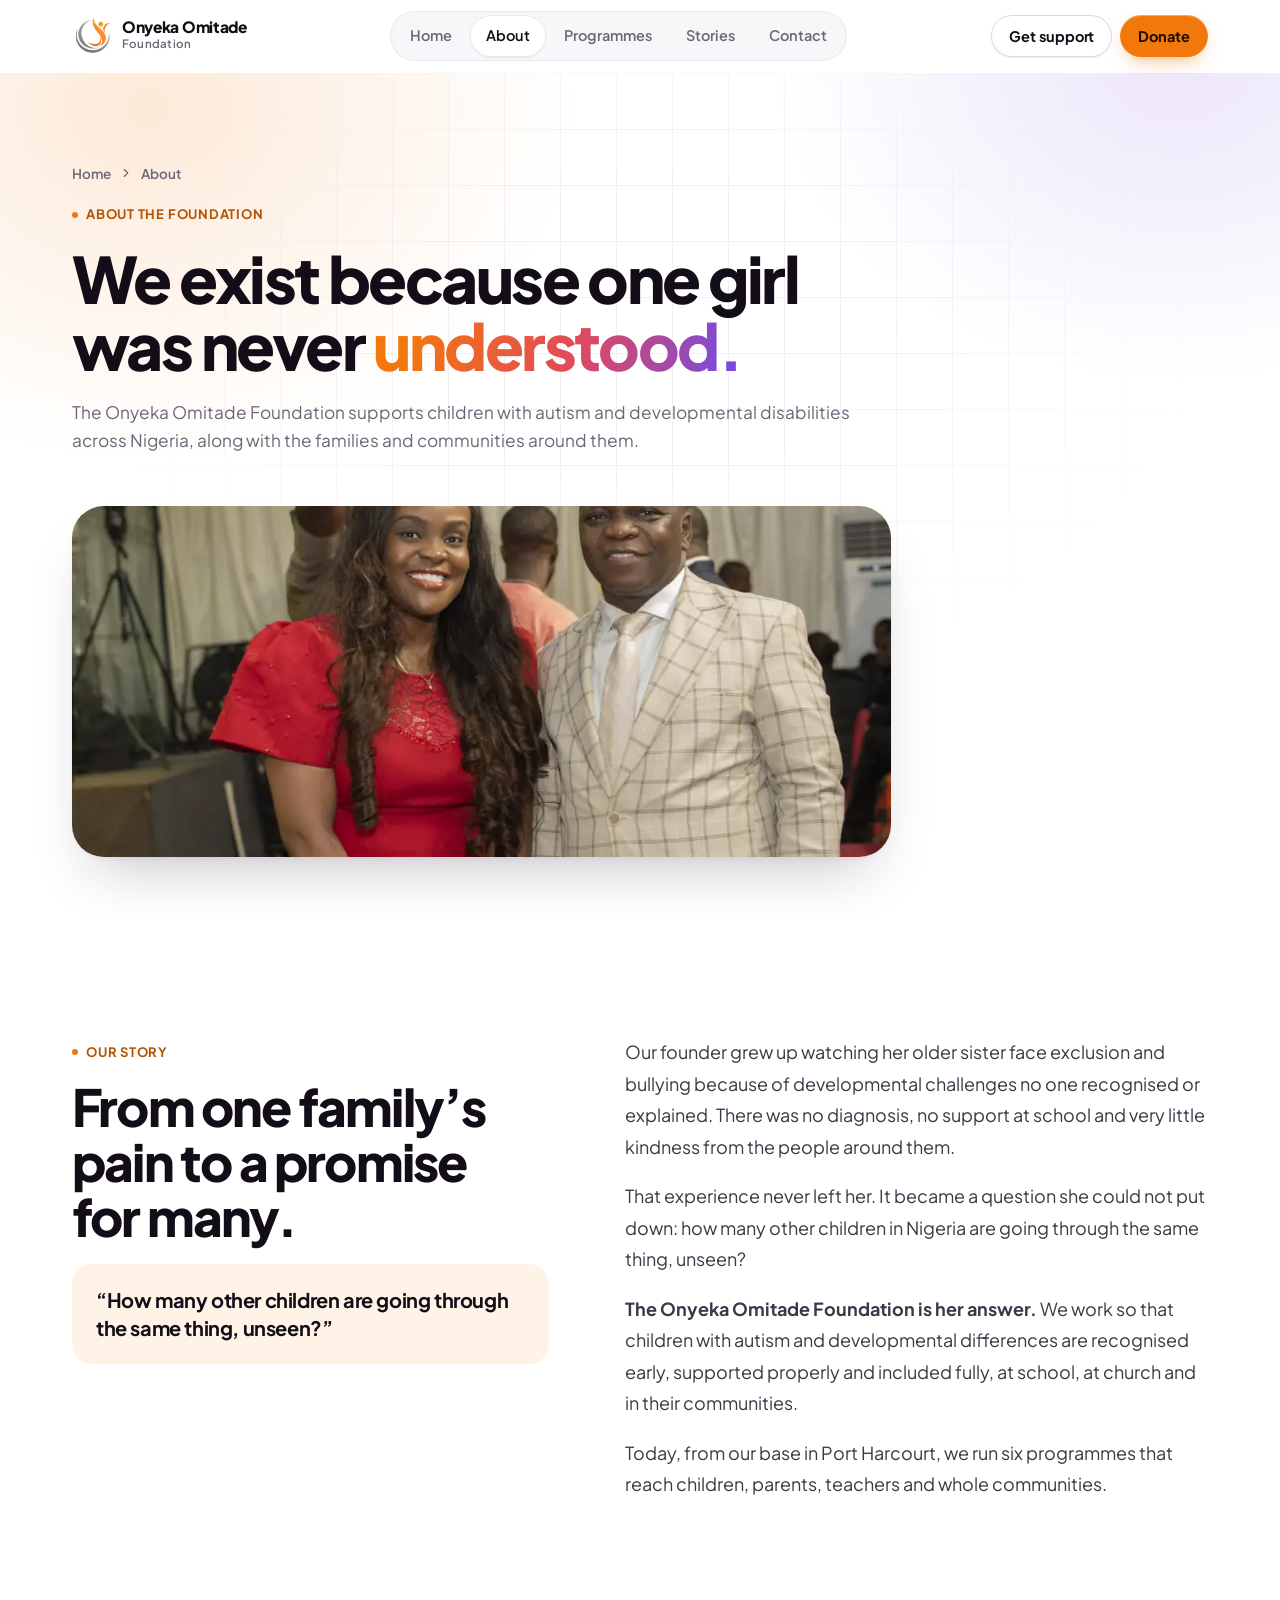
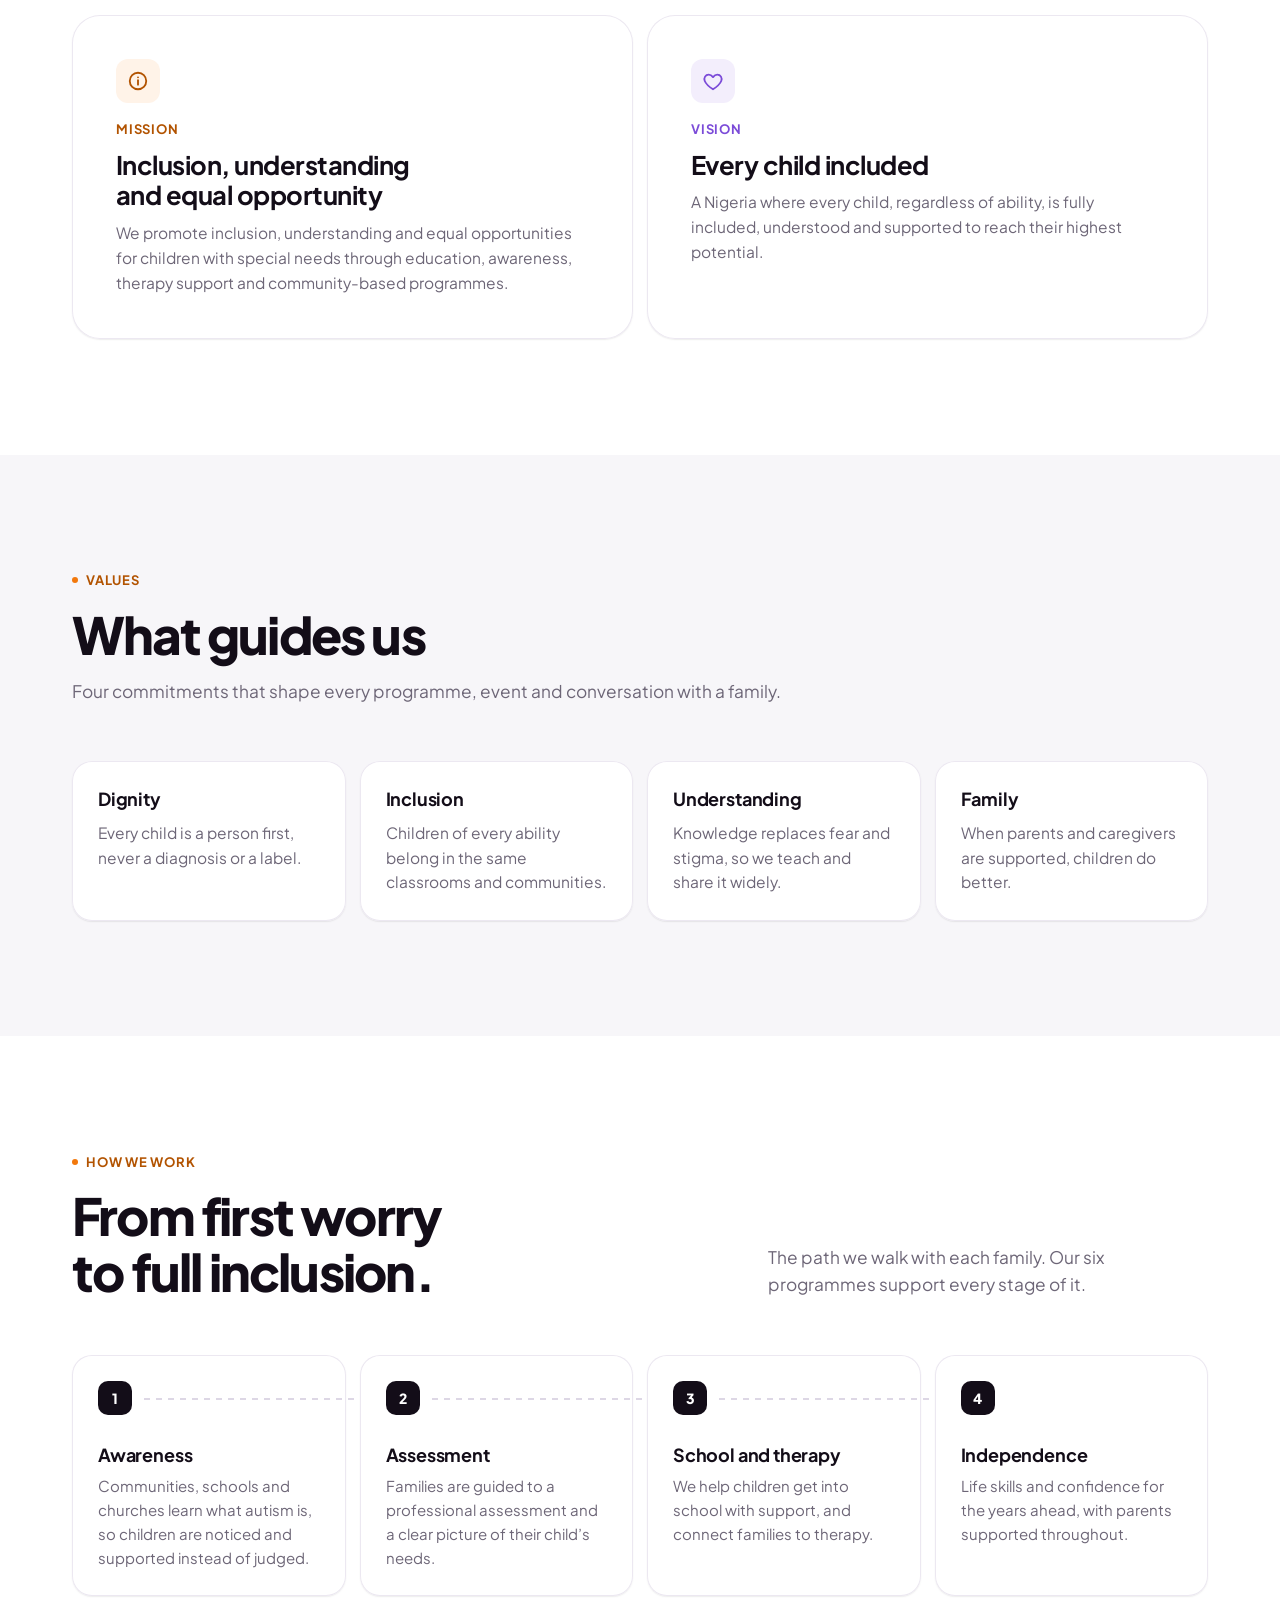
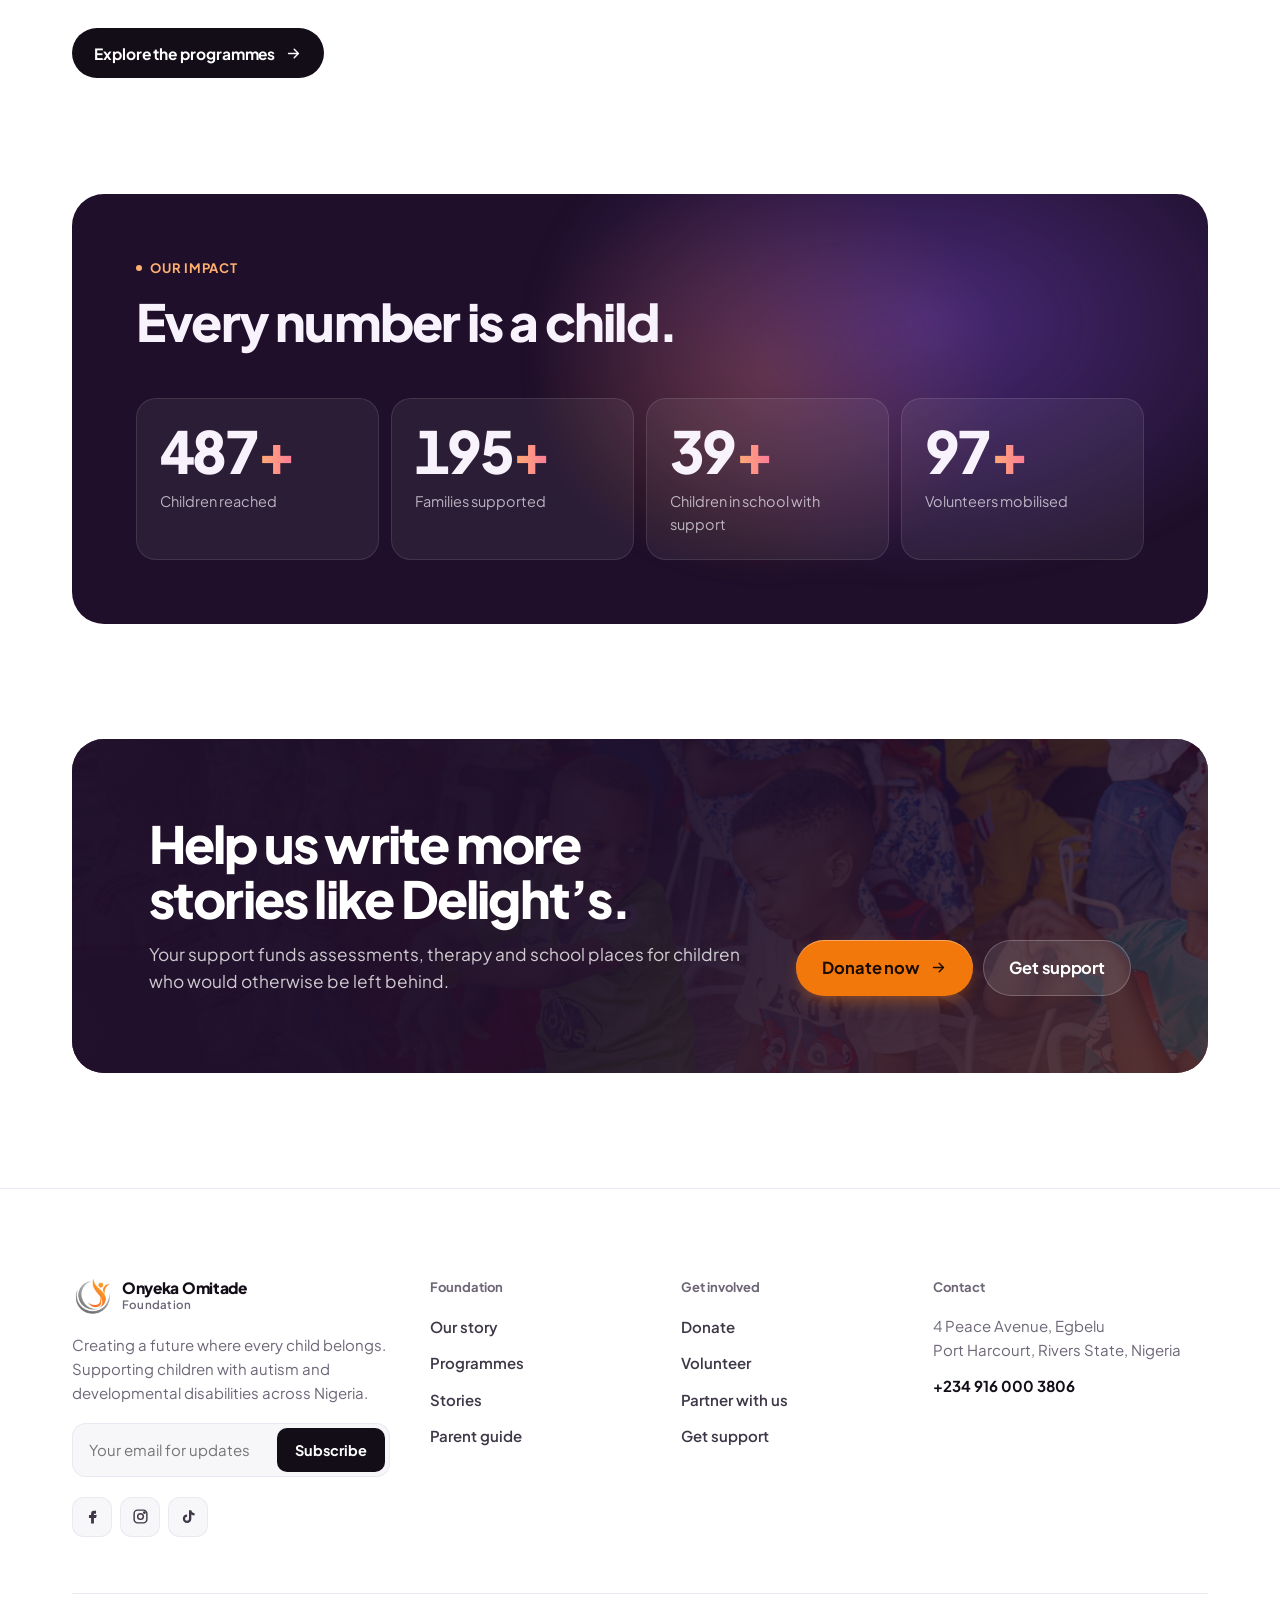
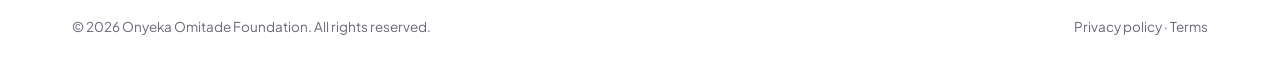
==== commit f2610546: "website done" ====
--- a/oof-website/about.html
+++ b/oof-website/about.html
@@ -10,133 +10,122 @@
 <meta property="og:description" content="Our story, mission, vision and values: why the Onyeka Omitade Foundation supports children with autism in Nigeria.">
 <meta property="og:image" content="assets/img/oof5.jpg">
 <meta name="twitter:card" content="summary_large_image">
-<meta name="theme-color" content="#140B18">
+<meta name="theme-color" content="#FFFFFF">
 <link rel="icon" type="image/png" href="assets/img/logo.png">
 <link rel="apple-touch-icon" href="assets/img/logo.png">
 <link rel="preconnect" href="https://fonts.googleapis.com">
 <link rel="preconnect" href="https://fonts.gstatic.com" crossorigin>
-<link rel="stylesheet" href="https://fonts.googleapis.com/css2?family=Geist:wght@400;500;600&family=Instrument+Serif:ital@0;1&display=swap">
+<link rel="stylesheet" href="https://fonts.googleapis.com/css2?family=Plus+Jakarta+Sans:wght@400;500;600;700;800&display=swap">
 <link rel="stylesheet" href="assets/css/style.css">
-<script>document.documentElement.classList.add("js")</script>
 <script type="application/ld+json">{"@context":"https://schema.org","@type":"NGO","name":"Onyeka Omitade Foundation","slogan":"Creating a future where every child belongs","telephone":"+2349160003806","address":{"@type":"PostalAddress","streetAddress":"4 Peace Avenue, Egbelu","addressLocality":"Port Harcourt","addressRegion":"Rivers State","addressCountry":"NG"}}</script>
 </head>
-<body class="">
+<body>
 <a class="skip" href="#main">Skip to content</a>
 <header class="nav">
   <div class="wrap">
-    <a class="brand" href="index.html" aria-label="Onyeka Omitade Foundation, home"><img src="assets/img/logo.png" alt="" width="44" height="44"><span>Onyeka Omitade<small>Foundation</small></span></a>
+    <a class="brand" href="index.html" aria-label="Onyeka Omitade Foundation, home"><img src="assets/img/logo.png" alt="" width="40" height="40"><span><b>Onyeka Omitade</b><small>Foundation</small></span></a>
     <nav class="nav-links" aria-label="Main"><a href="index.html">Home</a><a href="about.html" aria-current="page">About</a><a href="programmes.html">Programmes</a><a href="stories.html">Stories</a><a href="contact.html">Contact</a></nav>
-    <a class="btn btn-sun sm" href="donate.html">Donate<span class="ar"><svg viewBox="0 0 24 24" fill="none" stroke="currentColor" stroke-width="2" stroke-linecap="round" stroke-linejoin="round" aria-hidden="true"><path d="M5 12h14M13 6l6 6-6 6"/></svg></span></a>
-    <button class="burger" aria-label="Open menu" aria-expanded="false" aria-controls="menu"><span></span><span></span></button>
+    <div class="nav-cta"><a class="btn btn-ghost btn-sm " href="contact.html#support">Get support</a><a class="btn btn-primary btn-sm " href="donate.html">Donate</a></div>
+    <button class="burger" aria-label="Open menu" aria-expanded="false" aria-controls="sheet"><svg viewBox="0 0 24 24" fill="none" stroke="currentColor" stroke-width="2" stroke-linecap="round" stroke-linejoin="round" aria-hidden="true"><path d="M4 7h16M4 12h16M4 17h16"/></svg></button>
   </div>
 </header>
-<div class="menu" id="menu" aria-hidden="true">
-  <div class="menu-top"><a class="brand" href="index.html"><img src="assets/img/logo.png" alt="" width="44" height="44"><span>Onyeka Omitade<small>Foundation</small></span></a><button class="menu-close" aria-label="Close menu">×</button></div>
-  <ul><li><a href="index.html">Home<small>01</small></a></li><li><a href="about.html">About<small>02</small></a></li><li><a href="programmes.html">Programmes<small>03</small></a></li><li><a href="stories.html">Stories<small>04</small></a></li><li><a href="contact.html">Contact<small>05</small></a></li></ul>
-  <a class="btn btn-sun block " href="donate.html">Donate to the foundation<span class="ar"><svg viewBox="0 0 24 24" fill="none" stroke="currentColor" stroke-width="2" stroke-linecap="round" stroke-linejoin="round" aria-hidden="true"><path d="M5 12h14M13 6l6 6-6 6"/></svg></span></a>
-  <p class="menu-contact">+234 916 000 3806 · Port Harcourt, Nigeria</p>
+<div class="sheet" id="sheet" aria-hidden="true">
+  <div class="sheet-panel" role="dialog" aria-label="Menu">
+    <div class="sheet-top"><a class="brand" href="index.html"><img src="assets/img/logo.png" alt="" width="40" height="40"><span><b>Onyeka Omitade</b><small>Foundation</small></span></a><button class="sheet-close" aria-label="Close menu">×</button></div>
+    <ul><li><a href="index.html">Home<svg viewBox="0 0 24 24" fill="none" stroke="currentColor" stroke-width="2" stroke-linecap="round" stroke-linejoin="round" aria-hidden="true"><path d="M9 6l6 6-6 6"/></svg></a></li><li><a href="about.html" aria-current="page">About<svg viewBox="0 0 24 24" fill="none" stroke="currentColor" stroke-width="2" stroke-linecap="round" stroke-linejoin="round" aria-hidden="true"><path d="M9 6l6 6-6 6"/></svg></a></li><li><a href="programmes.html">Programmes<svg viewBox="0 0 24 24" fill="none" stroke="currentColor" stroke-width="2" stroke-linecap="round" stroke-linejoin="round" aria-hidden="true"><path d="M9 6l6 6-6 6"/></svg></a></li><li><a href="stories.html">Stories<svg viewBox="0 0 24 24" fill="none" stroke="currentColor" stroke-width="2" stroke-linecap="round" stroke-linejoin="round" aria-hidden="true"><path d="M9 6l6 6-6 6"/></svg></a></li><li><a href="contact.html">Contact<svg viewBox="0 0 24 24" fill="none" stroke="currentColor" stroke-width="2" stroke-linecap="round" stroke-linejoin="round" aria-hidden="true"><path d="M9 6l6 6-6 6"/></svg></a></li></ul>
+    <div class="sheet-foot"><a class="btn btn-ghost " href="contact.html#support">Get support</a><a class="btn btn-primary " href="donate.html">Donate</a></div>
+  </div>
 </div>
 <main id="main">
 
-<section class="phead">
-  <div class="wrap load">
-    <div><p class="kicker sun">About the foundation</p><h1 class="d1">We exist because one girl was never <span class="it">understood.</span></h1></div>
-    <p class="lead">The Onyeka Omitade Foundation supports children with autism and developmental disabilities across Nigeria, along with the families and communities around them.</p>
-  </div>
-  <div class="wrap phead-media"><picture><source type="image/webp" srcset="assets/img/oof7-800.webp 800w, assets/img/oof7-1600.webp 1600w" sizes="100vw"><img src="assets/img/oof7.jpg" alt="The founder with a guest at a foundation event" width="1024" height="684" class="rv-img" fetchpriority="high"></picture></div>
-</section>
+<section class="phead glow gridbg"><div class="wrap in">
+  <nav class="crumbs" aria-label="Breadcrumb"><a href="index.html">Home</a><svg width="14" height="14" viewBox="0 0 24 24" fill="none" stroke="currentColor" stroke-width="2" stroke-linecap="round" stroke-linejoin="round" aria-hidden="true"><path d="M9 6l6 6-6 6"/></svg><span>About</span></nav>
+  <span class="eyebrow"><i></i>About the foundation</span><h1 class="h1">We exist because one girl was never <span class="grad">understood.</span></h1><p class="lead">The Onyeka Omitade Foundation supports children with autism and developmental disabilities across Nigeria, along with the families and communities around them.</p>
+</div><div class="wrap"><div class="phead-img"><img src="assets/img/oof7.jpg" srcset="assets/img/oof7-800.webp 800w, assets/img/oof7-1600.webp 1600w" sizes="100vw" alt="The founder with a guest at a foundation event" width="1024" height="684" fetchpriority="high"></div></div></section>
 
-<section class="sec" style="padding-top:clamp(24px,4vw,56px)">
-  <div class="wrap" style="display:grid;grid-template-columns:repeat(auto-fit,minmax(min(100%,420px),1fr));gap:clamp(40px,6vw,96px);align-items:start">
-    <div style="position:sticky;top:120px"><p class="kicker sun">Our story</p><p class="pull" style="margin-top:28px">“How many other children are going through the same thing, unseen?”</p></div>
+<section class="sec">
+  <div class="wrap two">
+    <div class="sticky"><span class="eyebrow"><i></i>Our story</span><h2 class="h2" style="margin-top:16px">From one family’s pain to a promise for many.</h2><p class="quote">“How many other children are going through the same thing, unseen?”</p></div>
     <div class="prose rv">
       <p>Our founder grew up watching her older sister face exclusion and bullying because of developmental challenges no one recognised or explained. There was no diagnosis, no support at school and very little kindness from the people around them.</p>
-      <p>That experience never left her. It became a question she couldn’t put down: how many other children in Nigeria are going through the same thing, unseen?</p>
-      <p><strong>The Onyeka Omitade Foundation is her answer.</strong> We work so that children with autism and developmental differences are recognised early, supported properly and included fully: at school, at church and in their communities.</p>
+      <p>That experience never left her. It became a question she could not put down: how many other children in Nigeria are going through the same thing, unseen?</p>
+      <p><b>The Onyeka Omitade Foundation is her answer.</b> We work so that children with autism and developmental differences are recognised early, supported properly and included fully, at school, at church and in their communities.</p>
       <p>Today, from our base in Port Harcourt, we run six programmes that reach children, parents, teachers and whole communities.</p>
     </div>
   </div>
 </section>
 
-<section class="sec on-night">
+<section class="sec" style="padding-top:0">
+  <div class="wrap cards2">
+    <div class="card big rv"><span class="ico"><svg viewBox="0 0 24 24" fill="none" stroke="currentColor" stroke-width="2" stroke-linecap="round" stroke-linejoin="round" aria-hidden="true"><circle cx="12" cy="12" r="9"/><path d="M12 11v5M12 8h.01"/></svg></span><span class="eyebrow">Mission</span><h3 class="h3">Inclusion, understanding and equal opportunity</h3><p>We promote inclusion, understanding and equal opportunities for children with special needs through education, awareness, therapy support and community-based programmes.</p></div>
+    <div class="card big rv"><span class="ico v"><svg viewBox="0 0 24 24" fill="none" stroke="currentColor" stroke-width="2" stroke-linecap="round" stroke-linejoin="round" aria-hidden="true"><path d="M12 21s-7-4.4-9-9C1.6 8.6 3.8 5 7.3 5c2 0 3.4 1.1 4.7 2.8C13.3 6.1 14.7 5 16.7 5c3.5 0 5.7 3.6 4.3 7-2 4.6-9 9-9 9z"/></svg></span><span class="eyebrow" style="color:var(--violet)">Vision</span><h3 class="h3">Every child included</h3><p>A Nigeria where every child, regardless of ability, is fully included, understood and supported to reach their highest potential.</p></div>
+  </div>
+</section>
+
+<section class="sec alt">
   <div class="wrap">
-    <div class="mv" style="margin-top:0;padding-top:0;border-top:0">
-      <div><p class="kicker">Mission</p><h2 class="d2" style="margin:18px 0">Inclusion, understanding and equal opportunity.</h2><p>We promote inclusion, understanding and equal opportunities for children with special needs through education, awareness, therapy support and community-based programmes.</p></div>
-      <div><p class="kicker">Vision</p><h2 class="d2" style="margin:18px 0">Every child, <span class="it" style="color:var(--sun)">included.</span></h2><p>A Nigeria where every child, regardless of ability, is fully included, understood and supported to reach their highest potential.</p></div>
+    <div class="sec-head"><span class="eyebrow"><i></i>Values</span><h2 class="h2">What guides us</h2><p class="lead">Four commitments that shape every programme, event and conversation with a family.</p></div>
+    <div class="cards4">
+      <div class="card rv"><h3 class="h4">Dignity</h3><p>Every child is a person first, never a diagnosis or a label.</p></div>
+      <div class="card rv"><h3 class="h4">Inclusion</h3><p>Children of every ability belong in the same classrooms and communities.</p></div>
+      <div class="card rv"><h3 class="h4">Understanding</h3><p>Knowledge replaces fear and stigma, so we teach and share it widely.</p></div>
+      <div class="card rv"><h3 class="h4">Family</h3><p>When parents and caregivers are supported, children do better.</p></div>
     </div>
   </div>
 </section>
 
 <section class="sec">
   <div class="wrap">
-    <div class="head"><div><p class="kicker sun">What guides us</p><h2 class="d1">Our values</h2></div><p class="lead">Four commitments that shape every programme, event and conversation with a family.</p></div>
-    <div class="values rv">
-      <div class="value"><span class="serif it">i.</span><h3 class="h-sans">Dignity</h3><p>Every child is a person first, never a diagnosis or a label.</p></div>
-      <div class="value"><span class="serif it">ii.</span><h3 class="h-sans">Inclusion</h3><p>Children of every ability belong in the same classrooms and communities.</p></div>
-      <div class="value"><span class="serif it">iii.</span><h3 class="h-sans">Understanding</h3><p>Knowledge replaces fear and stigma, so we teach and share it widely.</p></div>
-      <div class="value"><span class="serif it">iv.</span><h3 class="h-sans">Family</h3><p>When parents and caregivers are supported, children do better.</p></div>
-    </div>
+    <div class="sec-head split"><div style="display:grid;gap:16px"><span class="eyebrow"><i></i>How we work</span><h2 class="h2">From first worry to full inclusion.</h2></div><p class="lead">The path we walk with each family. Our six programmes support every stage of it.</p></div>
+    <ol class="flow">
+      <li class="rv"><h3 class="h4">Awareness</h3><p>Communities, schools and churches learn what autism is, so children are noticed and supported instead of judged.</p></li>
+      <li class="rv"><h3 class="h4">Assessment</h3><p>Families are guided to a professional assessment and a clear picture of their child’s needs.</p></li>
+      <li class="rv"><h3 class="h4">School and therapy</h3><p>We help children get into school with support, and connect families to therapy.</p></li>
+      <li class="rv"><h3 class="h4">Independence</h3><p>Life skills and confidence for the years ahead, with parents supported throughout.</p></li>
+    </ol>
+    <div style="margin-top:32px"><a class="btn btn-dark " href="programmes.html">Explore the programmes<svg viewBox="0 0 24 24" fill="none" stroke="currentColor" stroke-width="2" stroke-linecap="round" stroke-linejoin="round" aria-hidden="true"><path d="M5 12h14M13 6l6 6-6 6"/></svg></a></div>
   </div>
 </section>
 
-<section class="sec on-lilac">
-  <div class="wrap">
-    <div class="head"><div><p class="kicker sun">How we work</p><h2 class="d1">From first worry to<br>full <span class="it">inclusion.</span></h2></div><p class="lead">The path we walk with each family. Our six programmes support every stage of it.</p></div>
-    <ol class="steps4">
-      <li class="rv"><h3 class="h-sans">Awareness</h3><p>Communities, schools and churches learn what autism is, so children are noticed and supported instead of judged.</p></li>
-      <li class="rv"><h3 class="h-sans">Assessment</h3><p>Families are guided to a professional assessment and a clear understanding of their child’s needs.</p></li>
-      <li class="rv"><h3 class="h-sans">School &amp; therapy</h3><p>We help children get into school with support, and connect families to therapy.</p></li>
-      <li class="rv"><h3 class="h-sans">Independence</h3><p>Life skills and confidence for the years ahead, with parents supported throughout.</p></li>
-    </ol>
-    <div style="margin-top:40px"><a class="btn  " href="programmes.html">Explore the programmes<span class="ar"><svg viewBox="0 0 24 24" fill="none" stroke="currentColor" stroke-width="2" stroke-linecap="round" stroke-linejoin="round" aria-hidden="true"><path d="M5 12h14M13 6l6 6-6 6"/></svg></span></a></div>
-  </div>
-</section>
+<section class="sec" style="padding-top:0"><div class="wrap"><div class="panel rv"><div class="sec-head" style="margin-bottom:0"><span class="eyebrow"><i style="background:#FFB070"></i>Our impact</span><h2 class="h2">Every number is a child.</h2></div><div class="metrics">
+  <div class="metric"><b class="num" data-count="500">500<em>+</em></b><span>Children reached</span></div>
+  <div class="metric"><b class="num" data-count="200">200<em>+</em></b><span>Families supported</span></div>
+  <div class="metric"><b class="num" data-count="40">40<em>+</em></b><span>Children in school with support</span></div>
+  <div class="metric"><b class="num" data-count="100">100<em>+</em></b><span>Volunteers mobilised</span></div>
+</div></div></div></section>
 
-<section class="sec on-night"><div class="wrap"><div class="head"><div><p class="kicker">Impact so far</p><h2 class="d1">Every number is a <span class="it" style="color:var(--sun)">child.</span></h2></div></div><div class="stats">
-  <div class="stat"><b class="num" data-count="500">500<sup>+</sup></b><span>Children reached</span></div>
-  <div class="stat"><b class="num" data-count="200">200<sup>+</sup></b><span>Families supported</span></div>
-  <div class="stat"><b class="num" data-count="40">40<sup>+</sup></b><span>Children in school with support</span></div>
-  <div class="stat"><b class="num" data-count="100">100<sup>+</sup></b><span>Volunteers mobilised</span></div>
-</div>
-<p class="footnote">Sample figures. Replace with the foundation’s verified totals.</p></div></section>
-
-<section class="final">
-  <img src="assets/img/oof10.jpg" srcset="assets/img/oof10-800.webp 800w, assets/img/oof10-1600.webp 1600w" sizes="100vw" alt="" width="1600" height="1067" loading="lazy" decoding="async">
-  <div class="wrap">
-    <h2 class="d1 rv">Help us write more stories like <span class="it">Delight’s.</span></h2>
-    <p class="lead rv">Your support funds assessments, therapy and school places for children who would otherwise be left behind.</p>
-    <div class="ctas rv"><a class="btn btn-sun " href="donate.html">Donate now<span class="ar"><svg viewBox="0 0 24 24" fill="none" stroke="currentColor" stroke-width="2" stroke-linecap="round" stroke-linejoin="round" aria-hidden="true"><path d="M5 12h14M13 6l6 6-6 6"/></svg></span></a><a class="btn btn-glass " href="contact.html#support">Get support for a child<span class="ar"><svg viewBox="0 0 24 24" fill="none" stroke="currentColor" stroke-width="2" stroke-linecap="round" stroke-linejoin="round" aria-hidden="true"><path d="M5 12h14M13 6l6 6-6 6"/></svg></span></a></div>
-  </div>
-</section>
+<section class="sec" style="padding-top:0"><div class="wrap"><div class="banner rv"><img src="assets/img/oof10.jpg" srcset="assets/img/oof10-800.webp 800w, assets/img/oof10-1600.webp 1600w" sizes="100vw" alt="" width="1600" height="1067" loading="lazy" decoding="async">
+  <div><h2 class="h2">Help us write more stories like Delight’s.</h2><p class="lead" style="color:rgba(255,255,255,.78)">Your support funds assessments, therapy and school places for children who would otherwise be left behind.</p></div>
+  <div class="ctas"><a class="btn btn-primary btn-lg " href="donate.html">Donate now<svg viewBox="0 0 24 24" fill="none" stroke="currentColor" stroke-width="2" stroke-linecap="round" stroke-linejoin="round" aria-hidden="true"><path d="M5 12h14M13 6l6 6-6 6"/></svg></a><a class="btn btn-glass btn-lg " href="contact.html#support">Get support</a></div>
+</div></div></section>
 
 </main>
-
 <footer class="foot">
   <div class="wrap">
     <div class="foot-grid">
       <div>
-        <p class="d3">Creating a future where every child <span class="it">belongs.</span></p>
+        <a class="brand" href="index.html"><img src="assets/img/logo.png" alt="" width="40" height="40"><span><b>Onyeka Omitade</b><small>Foundation</small></span></a>
+        <p style="margin-top:16px;max-width:34ch">Creating a future where every child belongs. Supporting children with autism and developmental disabilities across Nigeria.</p>
         <form class="newsletter" data-form="newsletter" novalidate>
           <label class="sr" for="nl-email">Email address</label>
-          <input id="nl-email" name="email" type="email" placeholder="Get stories in your inbox" required>
-          <button type="submit">Subscribe</button>
+          <input id="nl-email" name="email" type="email" placeholder="Your email for updates" required>
+          <button class="btn btn-dark btn-sm" type="submit">Subscribe</button>
         </form>
-        <p class="form-msg" hidden style="margin-top:10px;font-size:14px">Thank you. You’re subscribed.</p>
+        <p class="form-msg" hidden style="margin-top:8px;font-size:14px;color:var(--ok);font-weight:600">You’re subscribed. Thank you!</p>
         <div class="socials">
           <a href="https://www.facebook.com/" target="_blank" rel="noopener" aria-label="Facebook"><svg viewBox="0 0 24 24" fill="currentColor"><path d="M14 8h3V4h-3c-2.8 0-4 1.7-4 4.3V10H7v4h3v8h4v-8h3l1-4h-4V8.6c0-.4.3-.6.6-.6z"/></svg></a>
           <a href="https://www.instagram.com/" target="_blank" rel="noopener" aria-label="Instagram"><svg viewBox="0 0 24 24" fill="none" stroke="currentColor" stroke-width="2"><rect x="3" y="3" width="18" height="18" rx="5"/><circle cx="12" cy="12" r="4"/><circle cx="17.5" cy="6.5" r="1" fill="currentColor"/></svg></a>
           <a href="https://www.tiktok.com/" target="_blank" rel="noopener" aria-label="TikTok"><svg viewBox="0 0 24 24" fill="currentColor"><path d="M16 3c.4 2.4 2 4 4.5 4.2v3.3c-1.7 0-3.2-.5-4.5-1.4V15a6 6 0 11-6-6v3.3a2.8 2.8 0 102.7 2.7V3H16z"/></svg></a>
         </div>
       </div>
-      <div><h4>Foundation</h4><ul><li><a href="about.html">Our story</a></li><li><a href="programmes.html">Programmes</a></li><li><a href="stories.html">Stories</a></li><li><a href="stories.html#parents">For parents</a></li></ul></div>
-      <div><h4>Take part</h4><ul><li><a href="donate.html">Donate</a></li><li><a href="contact.html#volunteer">Volunteer</a></li><li><a href="contact.html#partner">Partner with us</a></li><li><a href="contact.html#support">Get support</a></li></ul></div>
-      <div><h4>Visit</h4><p>4 Peace Avenue, Egbelu<br>Port Harcourt, Rivers State<br>Nigeria</p><p style="margin-top:14px;color:var(--on-night);user-select:all">+234 916 000 3806</p></div>
+      <div><h4>Foundation</h4><ul><li><a href="about.html">Our story</a></li><li><a href="programmes.html">Programmes</a></li><li><a href="stories.html">Stories</a></li><li><a href="stories.html#parents">Parent guide</a></li></ul></div>
+      <div><h4>Get involved</h4><ul><li><a href="donate.html">Donate</a></li><li><a href="contact.html#volunteer">Volunteer</a></li><li><a href="contact.html#partner">Partner with us</a></li><li><a href="contact.html#support">Get support</a></li></ul></div>
+      <div><h4>Contact</h4><p>4 Peace Avenue, Egbelu<br>Port Harcourt, Rivers State, Nigeria</p><p style="margin-top:12px;color:var(--ink);font-weight:700;user-select:all">+234 916 000 3806</p></div>
     </div>
-    <div class="wordmark" aria-hidden="true">Every child belongs</div>
-    <div class="foot-base"><span>© <span data-year>2026</span> Onyeka Omitade Foundation</span><span><a href="#">Privacy</a> · <a href="#">Terms</a></span></div>
+    <div class="foot-base"><span>© <span data-year>2026</span> Onyeka Omitade Foundation. All rights reserved.</span><span><a href="#">Privacy policy</a> · <a href="#">Terms</a></span></div>
   </div>
 </footer>
-<nav class="actbar" aria-label="Quick actions"><a href="contact.html#support">Get support</a><a class="p" href="donate.html">Donate</a></nav>
+<nav class="actbar" aria-label="Quick actions"><a class="btn btn-ghost " href="contact.html#support">Get support</a><a class="btn btn-primary " href="donate.html">Donate</a></nav>
 <script src="assets/js/main.js" defer></script>
 </body>
 </html>
--- a/oof-website/assets/css/style.css
+++ b/oof-website/assets/css/style.css
@@ -1,525 +1,532 @@
-/* =====================================================================
-   Onyeka Omitade Foundation — Design system v2 ("Cinematic editorial")
-   Layout: full-bleed photographic chapters alternating with calm paper
-   sections; serif for emotion, sans for action; orange used sparingly
-   as the single call-to-action colour.
-   ===================================================================== */
+/* ======================================================================
+   Onyeka Omitade Foundation · Design system v3 ("Product")
+   Layout: crisp product-style site. One sans family, card + bento grids,
+   soft orange/violet glows taken from the logo and the event branding,
+   orange reserved for primary actions.
+   ====================================================================== */
 @view-transition { navigation: auto; }
 
 :root{
-  /* colour */
-  --paper:#F7F5F8;      /* page ground, cool lilac-tinted white */
+  --bg:#FFFFFF;
+  --bg-2:#F7F6F9;
   --card:#FFFFFF;
-  --lilac:#ECE5F1;      /* soft tint from the event branding */
-  --ink:#170E1B;        /* text */
-  --ink-2:#3B3141;
-  --muted:#6A6170;
-  --line:rgba(23,14,27,.11);
-  --sun:#F2780C;        /* logo orange: CTAs only */
-  --sun-hover:#FF8A24;
-  --sun-text:#A94F00;   /* orange that passes contrast on paper */
-  --night:#140B18;      /* cinematic dark chapters */
-  --night-2:#21152A;
-  --on-night:#F6F0F9;
-  --on-night-2:rgba(246,240,249,.72);
-  --night-line:rgba(246,240,249,.14);
-  --ok:#1F8A5B;
-  /* type */
-  --serif:"Instrument Serif", "Iowan Old Style", Georgia, serif;
-  --sans:"Geist", "Segoe UI", system-ui, -apple-system, sans-serif;
-  --fs-hero:clamp(58px, 10.5vw, 168px);
-  --fs-1:clamp(44px, 6.4vw, 96px);
-  --fs-2:clamp(36px, 4.6vw, 68px);
-  --fs-3:clamp(26px, 2.6vw, 36px);
-  --fs-lead:clamp(18px, 1.45vw, 21px);
-  /* shape & space */
-  --r:16px; --r-lg:28px;
-  --wrap:1240px; --gut:clamp(16px, 4vw, 40px);
-  --sec:clamp(80px, 11vw, 160px);
-  --ease:cubic-bezier(.2,.7,.1,1);
-  --shadow:0 1px 2px rgba(23,14,27,.06), 0 18px 40px -22px rgba(23,14,27,.28);
+  --ink:#130D18;
+  --ink-2:#3E3747;
+  --muted:#6D6677;
+  --line:#ECE8F1;
+  --line-2:#DDD7E5;
+  --brand:#F2780C;
+  --brand-600:#DE6A04;
+  --brand-50:#FFF3E8;
+  --brand-text:#B25300;
+  --violet:#7B4BD8;
+  --violet-50:#F3EEFC;
+  --plum:#1F0F2A;
+  --plum-2:#33194A;
+  --on-plum:#F7F2FB;
+  --on-plum-2:rgba(247,242,251,.7);
+  --ok:#16865A;
+  --font:"Plus Jakarta Sans", "Segoe UI", system-ui, -apple-system, sans-serif;
+  --r-sm:12px; --r:20px; --r-lg:28px;
+  --wrap:1200px; --gut:clamp(16px,4vw,32px);
+  --sec:clamp(72px,9vw,128px);
+  --ease:cubic-bezier(.2,.8,.2,1);
+  --sh-1:0 1px 2px rgba(19,13,24,.05),0 1px 1px rgba(19,13,24,.03);
+  --sh-2:0 1px 2px rgba(19,13,24,.04),0 12px 32px -12px rgba(19,13,24,.16);
+  --sh-3:0 2px 4px rgba(19,13,24,.04),0 30px 60px -24px rgba(31,15,42,.28);
 }
 @media (prefers-color-scheme: dark){:root:not([data-theme="light"]){
-  --paper:#0E0811; --card:#19111E; --lilac:#211629; --ink:#F4EEF7; --ink-2:#D9D0DE; --muted:#A79DAD;
-  --line:rgba(244,238,247,.12); --sun-text:#FF9A45; --night:#08040A; --night-2:#170E1C; color-scheme:dark}}
+  --bg:#0B0810; --bg-2:#120E18; --card:#17121E; --ink:#F5F2F8; --ink-2:#D6CFDD; --muted:#A39CAD;
+  --line:#251F2D; --line-2:#342C3E; --brand-50:#2A190B; --brand-text:#FF9A45; --violet-50:#1D1530;
+  --plum:#150A1D; --plum-2:#25123A; color-scheme:dark}}
 :root[data-theme="dark"]{
-  --paper:#0E0811; --card:#19111E; --lilac:#211629; --ink:#F4EEF7; --ink-2:#D9D0DE; --muted:#A79DAD;
-  --line:rgba(244,238,247,.12); --sun-text:#FF9A45; --night:#08040A; --night-2:#170E1C; color-scheme:dark}
+  --bg:#0B0810; --bg-2:#120E18; --card:#17121E; --ink:#F5F2F8; --ink-2:#D6CFDD; --muted:#A39CAD;
+  --line:#251F2D; --line-2:#342C3E; --brand-50:#2A190B; --brand-text:#FF9A45; --violet-50:#1D1530;
+  --plum:#150A1D; --plum-2:#25123A; color-scheme:dark}
 
 /* ---------- base ---------- */
 *,*::before,*::after{box-sizing:border-box}
 [hidden]{display:none!important}
-html{-webkit-text-size-adjust:100%;scroll-padding-top:96px}
-body{margin:0;background:var(--paper);color:var(--ink);font:400 17px/1.6 var(--sans);-webkit-font-smoothing:antialiased;text-rendering:optimizeLegibility;overflow-x:clip}
-img,picture,video{display:block;max-width:100%}
+html{-webkit-text-size-adjust:100%;scroll-behavior:smooth;scroll-padding-top:96px}
+body{margin:0;background:var(--bg);color:var(--ink);font:400 16.5px/1.6 var(--font);-webkit-font-smoothing:antialiased;overflow-x:clip}
+img,picture{display:block;max-width:100%}
 img{height:auto}
 a{color:inherit}
 p{margin:0}
-h1,h2,h3,h4{margin:0;font-weight:400;text-wrap:balance}
+h1,h2,h3,h4{margin:0;text-wrap:balance;font-weight:700;letter-spacing:-.025em}
 ul,ol{margin:0;padding:0;list-style:none}
 button,input,select,textarea{font:inherit;color:inherit}
-:focus-visible{outline:2.5px solid var(--sun);outline-offset:3px;border-radius:6px}
-::selection{background:var(--sun);color:#170E1B}
+:focus-visible{outline:2.5px solid var(--brand);outline-offset:3px;border-radius:8px}
+::selection{background:var(--brand);color:#160A00}
 .wrap{width:100%;max-width:var(--wrap);margin-inline:auto;padding-inline:var(--gut)}
 .wrap>*{min-width:0}
-.skip{position:absolute;left:12px;top:-60px;z-index:100;background:var(--ink);color:var(--paper);padding:10px 16px;border-radius:999px;text-decoration:none}
+.skip{position:absolute;left:12px;top:-60px;z-index:100;background:var(--ink);color:var(--bg);padding:10px 16px;border-radius:999px;text-decoration:none}
 .skip:focus{top:12px}
 .sr{position:absolute;width:1px;height:1px;overflow:hidden;clip:rect(0 0 0 0);white-space:nowrap}
+.num{font-variant-numeric:tabular-nums}
 
 /* ---------- type ---------- */
-.serif{font-family:var(--serif);font-weight:400;letter-spacing:-.01em}
-.it{font-family:var(--serif);font-style:italic;font-weight:400}
-.d-hero{font-family:var(--serif);font-size:var(--fs-hero);line-height:.88;letter-spacing:-.035em}
-.d1{font-family:var(--serif);font-size:var(--fs-1);line-height:.95;letter-spacing:-.03em}
-.d2{font-family:var(--serif);font-size:var(--fs-2);line-height:1;letter-spacing:-.025em}
-.d3{font-family:var(--serif);font-size:var(--fs-3);line-height:1.1;letter-spacing:-.015em}
-.h-sans{font:600 20px/1.25 var(--sans);letter-spacing:-.01em}
-.lead{font-size:var(--fs-lead);line-height:1.55;color:var(--muted);max-width:56ch}
-.kicker{display:inline-flex;align-items:center;gap:10px;font:500 12.5px/1 var(--sans);letter-spacing:.16em;text-transform:uppercase;color:var(--muted)}
-.kicker::before{content:"";width:22px;height:1.5px;background:currentColor;opacity:.6}
-.kicker.sun{color:var(--sun-text)}
-.on-night .kicker{color:var(--on-night-2)}
-.num{font-variant-numeric:tabular-nums}
+.h-display{font-size:clamp(44px,6.6vw,84px);line-height:1.02;letter-spacing:-.045em;font-weight:800}
+.h1{font-size:clamp(38px,5.2vw,64px);line-height:1.05;letter-spacing:-.04em;font-weight:800}
+.h2{font-size:clamp(32px,4vw,52px);line-height:1.08;letter-spacing:-.035em;font-weight:800}
+.h3{font-size:clamp(22px,2vw,26px);line-height:1.2;letter-spacing:-.02em;font-weight:700}
+.h4{font-size:18px;line-height:1.3;letter-spacing:-.01em;font-weight:700}
+.lead{font-size:clamp(17px,1.35vw,19.5px);line-height:1.6;color:var(--muted);max-width:58ch}
+.muted{color:var(--muted)}
+.grad{background:linear-gradient(100deg,var(--brand) 10%,#E2495B 55%,var(--violet) 95%);-webkit-background-clip:text;background-clip:text;color:transparent}
+.eyebrow{display:inline-flex;align-items:center;gap:8px;font-size:13px;font-weight:700;letter-spacing:.06em;text-transform:uppercase;color:var(--brand-text)}
+.eyebrow i{width:6px;height:6px;border-radius:50%;background:var(--brand)}
+.sec-head{display:grid;gap:16px;max-width:760px;margin-bottom:clamp(36px,4.5vw,56px)}
+.sec-head.center{margin-inline:auto;text-align:center;justify-items:center}
+.sec-head.split{max-width:none;grid-template-columns:1fr minmax(0,440px);align-items:end;gap:20px 56px}
+@media (max-width:860px){.sec-head.split{grid-template-columns:1fr}}
 
 /* ---------- buttons ---------- */
-.btn{--bg:var(--ink);--fg:var(--paper);position:relative;display:inline-flex;align-items:center;gap:14px;padding:8px 8px 8px 24px;min-height:56px;border-radius:999px;background:var(--bg);color:var(--fg);font:600 16px/1 var(--sans);text-decoration:none;border:0;cursor:pointer;transition:transform .3s var(--ease),background .25s,box-shadow .3s var(--ease);white-space:nowrap}
-.btn .ar{display:grid;place-items:center;width:40px;height:40px;border-radius:50%;background:rgba(255,255,255,.18);overflow:hidden;flex:none}
-.btn .ar svg{width:16px;height:16px;transition:transform .45s var(--ease)}
-.btn:hover .ar svg{animation:arr .5s var(--ease)}
-@keyframes arr{0%{transform:none}45%{transform:translateX(160%)}46%{transform:translateX(-160%)}100%{transform:none}}
-.btn:active{transform:scale(.98)}
-.btn-sun{--bg:var(--sun);--fg:#1A0C00;box-shadow:0 10px 30px -12px rgba(242,120,12,.7)}
-.btn-sun .ar{background:rgba(26,12,0,.12)}
-.btn-sun:hover{--bg:var(--sun-hover)}
-.btn-light{--bg:#fff;--fg:#170E1B}
-.btn-light .ar{background:rgba(23,14,27,.08)}
-.btn-line{--bg:transparent;--fg:var(--ink);box-shadow:inset 0 0 0 1.5px var(--line);padding:8px 24px}
-.btn-line:hover{box-shadow:inset 0 0 0 1.5px var(--ink)}
-.btn-glass{--bg:rgba(255,255,255,.12);--fg:#fff;backdrop-filter:blur(14px);-webkit-backdrop-filter:blur(14px);box-shadow:inset 0 0 0 1px rgba(255,255,255,.25);padding:8px 24px}
-.btn-glass:hover{--bg:rgba(255,255,255,.2)}
-.btn.sm{min-height:46px;padding:6px 6px 6px 18px;font-size:15px}
-.btn.sm .ar{width:34px;height:34px}
-.btn.block{width:100%;justify-content:space-between}
-.link{display:inline-flex;align-items:center;gap:8px;font-weight:600;text-decoration:none;background:linear-gradient(currentColor,currentColor) 0 100%/0 1.5px no-repeat;transition:background-size .4s var(--ease);padding-bottom:2px}
-.link:hover{background-size:100% 1.5px}
-.link svg{width:15px;height:15px}
+.btn{display:inline-flex;align-items:center;justify-content:center;gap:10px;min-height:50px;padding:0 22px;border-radius:999px;border:0;font:700 15.5px/1 var(--font);letter-spacing:-.005em;text-decoration:none;cursor:pointer;white-space:nowrap;transition:transform .2s var(--ease),box-shadow .2s var(--ease),background .2s,color .2s}
+.btn svg{width:17px;height:17px;transition:transform .25s var(--ease)}
+.btn:hover svg{transform:translateX(3px)}
+.btn:active{transform:translateY(1px) scale(.99)}
+.btn-primary{background:var(--brand);color:#1B0C00;box-shadow:0 1px 0 rgba(255,255,255,.35) inset,0 8px 20px -8px rgba(242,120,12,.65)}
+.btn-primary:hover{background:#FF8722;box-shadow:0 1px 0 rgba(255,255,255,.35) inset,0 12px 26px -8px rgba(242,120,12,.7)}
+.btn-dark{background:var(--ink);color:var(--bg)}
+.btn-dark:hover{background:var(--ink-2)}
+.btn-ghost{background:var(--card);color:var(--ink);box-shadow:inset 0 0 0 1px var(--line-2),var(--sh-1)}
+.btn-ghost:hover{box-shadow:inset 0 0 0 1px var(--ink),var(--sh-1)}
+.btn-white{background:#fff;color:#130D18}
+.btn-white:hover{background:#F2EEF6}
+.btn-glass{background:rgba(255,255,255,.1);color:#fff;box-shadow:inset 0 0 0 1px rgba(255,255,255,.22)}
+.btn-glass:hover{background:rgba(255,255,255,.18)}
+.btn-lg{min-height:56px;padding:0 26px;font-size:16.5px}
+.btn-sm{min-height:42px;padding:0 18px;font-size:14.5px}
+.btn-block{width:100%}
+.tlink{display:inline-flex;align-items:center;gap:6px;font-weight:700;font-size:15px;color:var(--ink);text-decoration:none}
+.tlink svg{width:16px;height:16px;transition:transform .25s var(--ease)}
+.tlink:hover svg{transform:translateX(3px)}
+.tlink.brand{color:var(--brand-text)}
+
+/* ---------- pill / chips ---------- */
+.pill{display:inline-flex;align-items:center;gap:10px;padding:6px 14px 6px 6px;border-radius:999px;background:var(--card);box-shadow:inset 0 0 0 1px var(--line),var(--sh-1);font-size:14px;font-weight:600;text-decoration:none;color:var(--ink-2);transition:box-shadow .2s}
+.pill:hover{box-shadow:inset 0 0 0 1px var(--line-2),var(--sh-2)}
+.pill b{display:inline-flex;align-items:center;padding:4px 10px;border-radius:999px;background:var(--brand-50);color:var(--brand-text);font-size:12px;font-weight:800;letter-spacing:.02em}
+.pill svg{width:14px;height:14px;color:var(--muted)}
+.tag{display:inline-flex;align-items:center;gap:6px;padding:5px 11px;border-radius:999px;font-size:12.5px;font-weight:700;background:var(--bg-2);color:var(--ink-2);box-shadow:inset 0 0 0 1px var(--line)}
+.tag.brand{background:var(--brand-50);color:var(--brand-text);box-shadow:none}
+.tag.violet{background:var(--violet-50);color:var(--violet);box-shadow:none}
+:root:not([data-theme="light"]) .tag.violet{color:#B79BFF}
 
 /* ---------- nav ---------- */
-.nav{position:fixed;inset:0 0 auto;z-index:60;padding-top:env(safe-area-inset-top,0px);transition:background .35s,box-shadow .35s,color .35s,transform .45s var(--ease);color:var(--ink)}
-.nav .wrap{display:flex;align-items:center;gap:28px;height:78px}
-.has-hero .nav:not(.solid){color:#fff}
-.nav.solid{background:color-mix(in srgb,var(--paper) 86%,transparent);backdrop-filter:saturate(1.6) blur(16px);-webkit-backdrop-filter:saturate(1.6) blur(16px);box-shadow:0 1px 0 var(--line)}
-.nav.hide{transform:translateY(-100%)}
-.brand{display:flex;align-items:center;gap:12px;text-decoration:none;flex:none}
-.brand img{width:44px;height:44px}
-.has-hero .nav:not(.solid) .brand img{filter:drop-shadow(0 2px 8px rgba(0,0,0,.35))}
-.brand span{font:600 15.5px/1.1 var(--sans);letter-spacing:-.01em}
-.brand small{display:block;font:500 11px/1.3 var(--sans);letter-spacing:.14em;text-transform:uppercase;opacity:.65}
-.nav-links{display:flex;gap:6px;margin-left:auto}
-.nav-links a{position:relative;padding:10px 14px;border-radius:999px;text-decoration:none;font:500 15px/1 var(--sans);opacity:.82;transition:opacity .2s,background .2s}
-.nav-links a:hover{opacity:1;background:color-mix(in srgb,currentColor 9%,transparent)}
-.nav-links a[aria-current]{opacity:1}
-.nav-links a[aria-current]::after{content:"";position:absolute;left:50%;bottom:2px;width:4px;height:4px;border-radius:50%;background:var(--sun);transform:translateX(-50%)}
-.nav .btn{margin-left:8px}
-.burger{display:none;margin-left:auto;width:48px;height:48px;border-radius:50%;border:0;background:color-mix(in srgb,currentColor 10%,transparent);cursor:pointer;place-items:center}
-.burger span{display:block;width:18px;height:1.8px;background:currentColor;border-radius:2px;transition:transform .35s var(--ease)}
-.burger span+span{margin-top:5px}
-@media (max-width:980px){.nav-links{display:none}.burger{display:grid}.nav .btn{margin-left:0}.nav .wrap{gap:10px}}
-@media (max-width:440px){.brand small{display:none}.brand span{font-size:14px}.nav .btn .ar{display:none}.nav .btn{padding:6px 18px}}
-
-/* mobile menu */
-.menu{position:fixed;inset:0;z-index:70;background:var(--night);color:var(--on-night);display:flex;flex-direction:column;padding:calc(env(safe-area-inset-top,0px) + 18px) var(--gut) calc(env(safe-area-inset-bottom,0px) + 28px);opacity:0;visibility:hidden;transition:opacity .35s,visibility .35s}
-.menu.open{opacity:1;visibility:visible}
-.menu-top{display:flex;justify-content:space-between;align-items:center}
-.menu-close{width:48px;height:48px;border-radius:50%;border:0;background:rgba(255,255,255,.1);color:#fff;font-size:26px;cursor:pointer}
-.menu ul{margin-top:auto;display:grid;gap:4px}
-.menu ul a{display:flex;justify-content:space-between;align-items:baseline;padding:10px 0;border-bottom:1px solid var(--night-line);font:400 clamp(40px,11vw,64px)/1 var(--serif);text-decoration:none;transform:translateY(16px);opacity:0;transition:transform .5s var(--ease),opacity .5s}
-.menu ul a small{font:500 12px var(--sans);letter-spacing:.14em;opacity:.5}
-.menu.open ul a{transform:none;opacity:1}
-.menu.open li:nth-child(2) a{transition-delay:.04s}.menu.open li:nth-child(3) a{transition-delay:.08s}.menu.open li:nth-child(4) a{transition-delay:.12s}.menu.open li:nth-child(5) a{transition-delay:.16s}.menu.open li:nth-child(6) a{transition-delay:.2s}
-.menu .btn{margin-top:28px;justify-content:space-between}
-.menu-contact{margin-top:20px;font-size:14px;color:var(--on-night-2)}
-
-/* ---------- hero (home) ---------- */
-.hero{position:relative;min-height:max(640px,100svh);display:grid;align-items:end;color:#fff;overflow:hidden;isolation:isolate;background:var(--night)}
-.hero-media{position:absolute;inset:0;z-index:-2}
-.hero-media img{width:100%;height:100%;object-fit:cover;object-position:28% 30%;transform:scale(1.06);animation:heroZoom 2.4s var(--ease) both}
-@keyframes heroZoom{from{transform:scale(1.14)}to{transform:scale(1.06)}}
-.hero::before{content:"";position:absolute;inset:0;z-index:-1;background:linear-gradient(180deg,rgba(14,6,18,.55) 0%,rgba(14,6,18,0) 22%,rgba(14,6,18,0) 38%,rgba(14,6,18,.78) 74%,rgba(14,6,18,.94) 100%),linear-gradient(90deg,rgba(14,6,18,.25),transparent 60%)}
-.hero .wrap{padding-block:140px 40px;display:grid;gap:44px}
-.hero-top{display:grid;grid-template-columns:1fr auto;gap:40px;align-items:end}
-.hero h1 .it{color:var(--sun)}
-.hero .lead{color:rgba(255,255,255,.82);margin-top:26px;max-width:46ch}
-.hero-cta{display:flex;flex-wrap:wrap;gap:12px;justify-content:flex-end}
-.hero .kicker{color:rgba(255,255,255,.75)}
-.paths{display:grid;grid-template-columns:repeat(3,1fr);gap:1px;background:rgba(255,255,255,.16);border-radius:var(--r);overflow:hidden;backdrop-filter:blur(18px);-webkit-backdrop-filter:blur(18px)}
-.path{display:flex;align-items:center;justify-content:space-between;gap:18px;padding:22px 24px;background:rgba(20,11,24,.42);text-decoration:none;transition:background .3s}
-.path:hover{background:rgba(20,11,24,.2)}
-.path small{display:block;font:500 12px/1 var(--sans);letter-spacing:.14em;text-transform:uppercase;opacity:.65;margin-bottom:8px}
-.path b{font:500 19px/1.2 var(--sans)}
-.path .ar{flex:none;width:42px;height:42px;border-radius:50%;display:grid;place-items:center;background:rgba(255,255,255,.12);transition:background .3s,transform .4s var(--ease)}
-.path:hover .ar{background:var(--sun);color:#1A0C00;transform:rotate(-45deg)}
-.path .ar svg{width:16px;height:16px}
-.scroll-cue{position:absolute;right:var(--gut);top:50%;writing-mode:vertical-rl;font:500 11px var(--sans);letter-spacing:.24em;text-transform:uppercase;opacity:.6;display:flex;align-items:center;gap:12px}
-.scroll-cue::after{content:"";width:1px;height:56px;background:linear-gradient(currentColor,transparent);animation:cue 2.2s ease-in-out infinite}
-@keyframes cue{0%{transform:scaleY(0);transform-origin:top}50%{transform:scaleY(1);transform-origin:top}51%{transform-origin:bottom}100%{transform:scaleY(0);transform-origin:bottom}}
-@media (max-width:900px){.hero-top{grid-template-columns:1fr}.hero-cta{justify-content:flex-start}.paths{grid-template-columns:1fr}.scroll-cue{display:none}.hero .wrap{padding-block:120px 24px;gap:32px}}
-
-/* ---------- inner page head ---------- */
-.phead{padding-block:calc(78px + clamp(56px,8vw,120px)) clamp(48px,6vw,88px)}
-.phead .wrap{display:grid;grid-template-columns:1.3fr 1fr;gap:clamp(28px,5vw,80px);align-items:end}
-.phead h1{margin-top:22px}
-.phead .lead{margin-top:0}
-.phead-media{margin-top:clamp(40px,5vw,64px)}
-.phead-media img{width:100%;aspect-ratio:21/9;object-fit:cover;border-radius:var(--r-lg)}
-.phead .wrap.phead-media{display:block}
-@media (max-width:860px){.phead .wrap{grid-template-columns:1fr}.phead-media img{aspect-ratio:4/3}}
+.nav{position:sticky;top:0;z-index:60;padding-top:env(safe-area-inset-top,0px);background:color-mix(in srgb,var(--bg) 80%,transparent);backdrop-filter:saturate(1.8) blur(16px);-webkit-backdrop-filter:saturate(1.8) blur(16px);border-bottom:1px solid transparent;transition:border-color .3s,box-shadow .3s}
+.nav.scrolled{border-bottom-color:var(--line);box-shadow:0 8px 24px -20px rgba(19,13,24,.4)}
+.nav .wrap{display:flex;align-items:center;gap:20px;height:72px}
+.brand{display:flex;align-items:center;gap:10px;text-decoration:none;flex:none}
+.brand img{width:40px;height:40px}
+.brand b{display:block;font-size:15.5px;font-weight:800;letter-spacing:-.02em;line-height:1.1}
+.brand small{display:block;font-size:11.5px;font-weight:600;color:var(--muted);letter-spacing:.02em}
+.nav-links{display:flex;align-items:center;gap:2px;margin-inline:auto;padding:4px;border-radius:999px;background:var(--bg-2);box-shadow:inset 0 0 0 1px var(--line)}
+.nav-links a{padding:9px 16px;border-radius:999px;text-decoration:none;font-size:14.5px;font-weight:600;color:var(--muted);transition:color .2s,background .2s}
+.nav-links a:hover{color:var(--ink)}
+.nav-links a[aria-current]{background:var(--card);color:var(--ink);box-shadow:var(--sh-1),inset 0 0 0 1px var(--line)}
+.nav-cta{display:flex;gap:8px;align-items:center}
+.burger{display:none;width:44px;height:44px;border-radius:12px;border:0;background:var(--bg-2);box-shadow:inset 0 0 0 1px var(--line);cursor:pointer;place-items:center}
+.burger svg{width:20px;height:20px}
+@media (max-width:1000px){.nav-links{display:none}.nav-cta{margin-left:auto}.burger{display:grid}.nav-cta .btn-ghost{display:none}}
+@media (max-width:420px){.brand small{display:none}.brand b{font-size:14.5px}}
+
+.sheet{position:fixed;inset:0;z-index:70;display:grid;align-content:start;background:rgba(11,8,16,.45);opacity:0;visibility:hidden;transition:opacity .25s,visibility .25s}
+.sheet.open{opacity:1;visibility:visible}
+.sheet-panel{margin:calc(env(safe-area-inset-top,0px) + 10px) 10px 0;background:var(--card);border-radius:24px;padding:12px;box-shadow:var(--sh-3);transform:translateY(-12px) scale(.98);transition:transform .3s var(--ease)}
+.sheet.open .sheet-panel{transform:none}
+.sheet-top{display:flex;justify-content:space-between;align-items:center;padding:6px 6px 12px}
+.sheet-close{width:44px;height:44px;border-radius:12px;border:0;background:var(--bg-2);cursor:pointer;font-size:22px;line-height:1}
+.sheet ul{display:grid;gap:2px}
+.sheet ul a{display:flex;justify-content:space-between;align-items:center;padding:16px 14px;border-radius:14px;text-decoration:none;font-size:18px;font-weight:700;letter-spacing:-.02em}
+.sheet ul a:hover,.sheet ul a[aria-current]{background:var(--bg-2)}
+.sheet ul a svg{width:18px;height:18px;color:var(--muted)}
+.sheet-foot{display:grid;grid-template-columns:1fr 1fr;gap:8px;padding:12px 4px 4px}
+
+/* ---------- hero ---------- */
+.hero{position:relative;overflow:hidden;isolation:isolate;padding-block:clamp(40px,6vw,88px) clamp(56px,7vw,104px)}
+.glow::before{content:"";position:absolute;z-index:-1;inset:-20% -10% auto;height:120%;background:radial-gradient(40% 50% at 18% 20%,color-mix(in srgb,var(--brand) 16%,transparent),transparent 70%),radial-gradient(38% 46% at 85% 15%,color-mix(in srgb,var(--violet) 14%,transparent),transparent 70%);pointer-events:none}
+.gridbg::after{content:"";position:absolute;z-index:-1;inset:0;background-image:linear-gradient(var(--line) 1px,transparent 1px),linear-gradient(90deg,var(--line) 1px,transparent 1px);background-size:56px 56px;-webkit-mask:radial-gradient(60% 60% at 50% 30%,#000 30%,transparent 75%);mask:radial-gradient(60% 60% at 50% 30%,#000 30%,transparent 75%);opacity:.7;pointer-events:none}
+.hero .wrap{display:grid;grid-template-columns:1.02fr 1fr;gap:clamp(36px,5vw,72px);align-items:center}
+.hero-copy{display:grid;gap:24px;justify-items:start}
+.hero .lead{max-width:50ch}
+.ctas{display:flex;flex-wrap:wrap;gap:10px}
+.proof{display:flex;align-items:center;gap:14px;font-size:14px;color:var(--muted)}
+.faces{display:flex}
+.faces img{width:36px;height:36px;border-radius:50%;object-fit:cover;border:2.5px solid var(--bg);margin-left:-10px}
+.faces img:first-child{margin-left:0}
+.proof b{color:var(--ink);font-weight:700}
+
+.collage{position:relative;display:grid;grid-template-columns:1.25fr 1fr;grid-template-rows:1fr 1fr;gap:12px;aspect-ratio:1/1.02}
+.collage .ph{position:relative;border-radius:var(--r-lg);overflow:hidden;background:var(--bg-2);box-shadow:var(--sh-2)}
+.collage .ph img{width:100%;height:100%;object-fit:cover}
+.collage .ph.a{grid-row:1/3}
+.float{position:absolute;z-index:2;background:color-mix(in srgb,var(--card) 92%,transparent);backdrop-filter:blur(14px);-webkit-backdrop-filter:blur(14px);border-radius:18px;box-shadow:var(--sh-3),inset 0 0 0 1px var(--line);padding:14px 16px;font-size:13.5px;animation:bob 6s ease-in-out infinite}
+.float.f1{left:-28px;bottom:14%;width:250px}
+.float.f2{right:-18px;top:8%;display:flex;gap:10px;align-items:center;animation-delay:-3s}
+.float .row{display:flex;justify-content:space-between;align-items:center;gap:10px}
+.float b{font-weight:800;font-size:15px}
+.float .muted{font-size:12.5px}
+.meter{height:6px;border-radius:6px;background:var(--bg-2);overflow:hidden;margin-top:10px}
+.meter i{display:block;height:100%;width:72%;border-radius:6px;background:linear-gradient(90deg,var(--brand),#E2495B)}
+.check{flex:none;width:30px;height:30px;border-radius:50%;display:grid;place-items:center;background:color-mix(in srgb,var(--ok) 14%,transparent);color:var(--ok)}
+.check svg{width:16px;height:16px}
+@keyframes bob{0%,100%{transform:translateY(0)}50%{transform:translateY(-8px)}}
+@media (max-width:960px){.hero .wrap{grid-template-columns:1fr}.collage{max-width:620px}.float.f1{left:10px}.float.f2{right:10px}}
+@media (max-width:480px){.float.f1{width:220px;bottom:6%}.float.f2{top:4%}}
+
+/* ---------- paths ---------- */
+.paths{display:grid;grid-template-columns:repeat(3,1fr);gap:14px}
+.pathc{position:relative;display:grid;gap:10px;align-content:start;padding:26px;border-radius:var(--r);background:var(--card);box-shadow:inset 0 0 0 1px var(--line),var(--sh-1);text-decoration:none;transition:box-shadow .25s var(--ease),transform .25s var(--ease)}
+.pathc:hover{transform:translateY(-3px);box-shadow:inset 0 0 0 1px var(--line-2),var(--sh-2)}
+.ico{width:44px;height:44px;border-radius:12px;display:grid;place-items:center;background:var(--brand-50);color:var(--brand-text);margin-bottom:6px}
+.ico.v{background:var(--violet-50);color:var(--violet)}
+.ico.d{background:var(--bg-2);color:var(--ink);box-shadow:inset 0 0 0 1px var(--line)}
+.ico svg{width:22px;height:22px}
+.pathc p{color:var(--muted);font-size:15px}
+.pathc .tlink{margin-top:6px}
+@media (max-width:860px){.paths{grid-template-columns:1fr}}
 
 /* ---------- sections ---------- */
-.sec{padding-block:var(--sec)}
-.sec.tight{padding-block:clamp(56px,7vw,96px)}
-.on-night{background:var(--night);color:var(--on-night)}
-.on-night .lead{color:var(--on-night-2)}
-.on-lilac{background:var(--lilac)}
-.head{display:grid;grid-template-columns:1fr minmax(0,440px);gap:24px 64px;align-items:end;margin-bottom:clamp(40px,5vw,72px)}
-.head h2{margin-top:18px}
-@media (max-width:860px){.head{grid-template-columns:1fr}}
-
-/* manifesto: words light up as you read */
-.manifesto .mtext{font-family:var(--serif);font-size:clamp(32px,4.4vw,64px);line-height:1.12;letter-spacing:-.02em;max-width:22ch;text-wrap:pretty}
-.manifesto .w{transition:color .25s}
-.js .manifesto .w{color:color-mix(in srgb,var(--ink) 22%,transparent)}
-.js .manifesto .w.lit{color:var(--ink)}
-.manifesto .w.hl.lit{color:var(--sun-text);font-style:italic}
-.manifesto-foot{display:flex;flex-wrap:wrap;gap:24px 48px;align-items:center;margin-top:clamp(40px,5vw,64px)}
-.manifesto .manifesto-foot p{font:400 16px/1.6 var(--sans);color:var(--muted);max-width:44ch;letter-spacing:0}
-
-/* label marquee */
-.marquee{overflow:hidden;border-block:1px solid var(--line);padding-block:26px;display:grid;gap:14px;-webkit-mask:linear-gradient(90deg,transparent,#000 8%,#000 92%,transparent);mask:linear-gradient(90deg,transparent,#000 8%,#000 92%,transparent)}
-.track{display:flex;gap:44px;width:max-content;animation:mq 48s linear infinite}
-.track.rev{animation-direction:reverse;animation-duration:56s}
-.track span{font:400 clamp(28px,3.4vw,46px)/1 var(--serif);white-space:nowrap;display:flex;align-items:center;gap:44px}
-.track span::after{content:"";width:8px;height:8px;border-radius:50%;background:var(--sun)}
-.track.old span{color:var(--muted);text-decoration:line-through;text-decoration-thickness:2px;text-decoration-color:var(--sun)}
-.track.new span{font-style:italic}
+.sec{padding-block:var(--sec);position:relative}
+.sec.alt{background:var(--bg-2)}
+.sec.tight{padding-block:clamp(48px,6vw,80px)}
+
+/* labels */
+.labels{display:grid;grid-template-columns:repeat(4,1fr);gap:14px}
+.lab{position:relative;min-height:190px;border-radius:var(--r);background:var(--card);box-shadow:inset 0 0 0 1px var(--line),var(--sh-1);padding:22px;display:flex;flex-direction:column;justify-content:space-between;overflow:hidden;cursor:default;transition:box-shadow .3s}
+.lab .old{font-size:20px;font-weight:700;color:var(--muted);text-decoration:line-through;text-decoration-color:var(--brand);text-decoration-thickness:2.5px;letter-spacing:-.02em;transition:opacity .35s,transform .45s var(--ease)}
+.lab .new{font-size:21px;font-weight:800;letter-spacing:-.025em;line-height:1.2}
+.lab small{display:block;font-size:12px;font-weight:700;letter-spacing:.06em;text-transform:uppercase;color:var(--muted);margin-bottom:8px}
+.lab .new small{color:var(--brand-text)}
+.lab:hover{box-shadow:inset 0 0 0 1.5px var(--brand),var(--sh-2)}
+@media (max-width:960px){.labels{grid-template-columns:1fr 1fr}}
+@media (max-width:520px){.labels{grid-template-columns:1fr}.lab{min-height:150px}}
+
+/* bento programmes */
+.bento{display:grid;grid-template-columns:repeat(6,1fr);grid-auto-rows:minmax(220px,auto);gap:14px}
+.cell{position:relative;display:flex;flex-direction:column;gap:10px;padding:26px;border-radius:var(--r-lg);background:var(--card);box-shadow:inset 0 0 0 1px var(--line),var(--sh-1);text-decoration:none;overflow:hidden;isolation:isolate;transition:transform .3s var(--ease),box-shadow .3s var(--ease)}
+.cell:hover{transform:translateY(-4px);box-shadow:inset 0 0 0 1px var(--line-2),var(--sh-3)}
+.cell p{color:var(--muted);font-size:15px;max-width:46ch}
+.cell .go{margin-top:auto;display:flex;justify-content:space-between;align-items:center;padding-top:14px}
+.cell .arrow{width:38px;height:38px;border-radius:50%;display:grid;place-items:center;background:var(--bg-2);box-shadow:inset 0 0 0 1px var(--line);transition:background .25s,color .25s,transform .3s var(--ease)}
+.cell:hover .arrow{background:var(--brand);color:#1B0C00;box-shadow:none;transform:rotate(-45deg)}
+.cell .arrow svg{width:16px;height:16px}
+.cell.photo{color:#fff;justify-content:flex-end;min-height:440px}
+.cell.photo img{position:absolute;inset:0;width:100%;height:100%;object-fit:cover;z-index:-2;transition:transform .8s var(--ease)}
+.cell.photo:hover img{transform:scale(1.04)}
+.cell.photo::after{content:"";position:absolute;inset:0;z-index:-1;background:linear-gradient(180deg,rgba(15,8,20,0) 30%,rgba(15,8,20,.85))}
+.cell.photo p{color:rgba(255,255,255,.82)}
+.cell.photo .arrow{background:rgba(255,255,255,.16);box-shadow:none;color:#fff}
+.cell.photo .tag{background:rgba(255,255,255,.16);color:#fff;box-shadow:none;backdrop-filter:blur(8px)}
+.cell.tint{background:linear-gradient(160deg,var(--brand-50),var(--card) 70%)}
+.cell.vtint{background:linear-gradient(160deg,var(--violet-50),var(--card) 70%)}
+.c-4{grid-column:span 4;grid-row:span 2}.c-2{grid-column:span 2}.c-3{grid-column:span 3}
+.cell .thumb{border-radius:14px;overflow:hidden;aspect-ratio:16/9;margin:-6px -6px 6px}
+.cell .thumb img{width:100%;height:100%;object-fit:cover;transition:transform .8s var(--ease)}
+.cell:hover .thumb img{transform:scale(1.05)}
+@media (max-width:960px){.bento{grid-template-columns:1fr 1fr}.c-4,.c-2,.c-3{grid-column:span 1;grid-row:auto}.c-4{grid-column:1/-1}}
+@media (max-width:600px){.bento{grid-template-columns:1fr}.c-4{grid-column:auto}.cell.photo{min-height:380px}}
+
+/* impact */
+.panel{position:relative;border-radius:32px;background:var(--plum);color:var(--on-plum);padding:clamp(28px,5vw,64px);overflow:hidden;isolation:isolate}
+.panel::before{content:"";position:absolute;inset:-30% -10% auto auto;width:70%;height:120%;z-index:-1;background:radial-gradient(closest-side,rgba(123,75,216,.45),transparent),radial-gradient(closest-side at 30% 60%,rgba(242,120,12,.28),transparent);filter:blur(10px)}
+.panel .eyebrow{color:#FFB070}
+.panel .lead{color:var(--on-plum-2)}
+.metrics{display:grid;grid-template-columns:repeat(4,1fr);gap:12px;margin-top:clamp(32px,4vw,48px)}
+.metric{padding:24px;border-radius:var(--r);background:rgba(255,255,255,.06);box-shadow:inset 0 0 0 1px rgba(255,255,255,.1)}
+.metric b{display:block;font-size:clamp(40px,4.6vw,58px);font-weight:800;letter-spacing:-.045em;line-height:1}
+.metric b em{font-style:normal;background:linear-gradient(90deg,#FFB070,#FF7A9A);-webkit-background-clip:text;background-clip:text;color:transparent}
+.metric span{display:block;margin-top:10px;color:var(--on-plum-2);font-size:14.5px}
+.mv{display:grid;grid-template-columns:1fr 1fr;gap:12px;margin-top:12px}
+.mv>div{padding:26px;border-radius:var(--r);background:rgba(255,255,255,.04);box-shadow:inset 0 0 0 1px rgba(255,255,255,.1)}
+.mv h3{margin:12px 0 8px}
+.mv p{color:var(--on-plum-2);font-size:15.5px}
+@media (max-width:860px){.metrics{grid-template-columns:1fr 1fr}.mv{grid-template-columns:1fr}}
+
+/* founder tabs */
+.founder{display:grid;grid-template-columns:1fr 1.05fr;gap:clamp(32px,5vw,72px);align-items:center}
+.ftabs{display:grid;gap:10px;margin-top:28px}
+.ftab{display:grid;grid-template-columns:auto 1fr;gap:4px 16px;text-align:left;padding:18px 20px;border-radius:var(--r);border:0;background:transparent;cursor:pointer;box-shadow:inset 0 0 0 1px transparent;transition:background .25s,box-shadow .25s}
+.ftab .n{grid-row:1/3;width:32px;height:32px;border-radius:10px;display:grid;place-items:center;font-size:13px;font-weight:800;background:var(--bg-2);color:var(--muted);box-shadow:inset 0 0 0 1px var(--line)}
+.ftab b{font-size:17px;font-weight:700;letter-spacing:-.015em}
+.ftab span:last-child{color:var(--muted);font-size:15px;display:none}
+.ftab[aria-selected="true"]{background:var(--card);box-shadow:inset 0 0 0 1px var(--line),var(--sh-2)}
+.ftab[aria-selected="true"] .n{background:var(--brand);color:#1B0C00;box-shadow:none}
+.ftab[aria-selected="true"] span:last-child{display:block}
+.fmedia{position:relative;border-radius:var(--r-lg);overflow:hidden;aspect-ratio:4/4.4;box-shadow:var(--sh-3);background:var(--bg-2)}
+.fmedia img{position:absolute;inset:0;width:100%;height:100%;object-fit:cover;opacity:0;transform:scale(1.04);transition:opacity .6s var(--ease),transform .9s var(--ease)}
+.fmedia img.on{opacity:1;transform:none}
+@media (max-width:900px){.founder{grid-template-columns:1fr}.fmedia{aspect-ratio:4/3}}
+
+/* case study */
+.case{display:grid;grid-template-columns:1fr 1fr;border-radius:32px;overflow:hidden;background:var(--card);box-shadow:inset 0 0 0 1px var(--line),var(--sh-2)}
+.case-media{position:relative;min-height:420px}
+.case-media img{position:absolute;inset:0;width:100%;height:100%;object-fit:cover}
+.case-media .tag{position:absolute;left:18px;top:18px;background:rgba(255,255,255,.9);color:#130D18;box-shadow:none}
+.case-body{padding:clamp(28px,4.5vw,56px);display:grid;gap:22px;align-content:center}
+.steps3{display:grid;gap:0;position:relative}
+.steps3 li{display:grid;grid-template-columns:28px 1fr;gap:14px;padding-bottom:18px;position:relative}
+.steps3 li:last-child{padding-bottom:0}
+.steps3 li::before{content:"";width:14px;height:14px;margin:4px 7px 0;border-radius:50%;background:var(--card);box-shadow:inset 0 0 0 3px var(--line-2)}
+.steps3 li::after{content:"";position:absolute;left:13px;top:22px;bottom:0;width:2px;background:var(--line)}
+.steps3 li:last-child::after{display:none}
+.steps3 li.done::before{box-shadow:inset 0 0 0 3px var(--brand)}
+.steps3 li.now::before{background:var(--brand);box-shadow:0 0 0 5px var(--brand-50)}
+.steps3 b{display:block;font-size:15.5px}
+.steps3 span{font-size:14.5px;color:var(--muted)}
+@media (max-width:900px){.case{grid-template-columns:1fr}.case-media{min-height:300px}}
+
+/* photo marquee */
+.marquee{display:grid;gap:12px;overflow:hidden;-webkit-mask:linear-gradient(90deg,transparent,#000 6%,#000 94%,transparent);mask:linear-gradient(90deg,transparent,#000 6%,#000 94%,transparent)}
+.mrow{display:flex;gap:12px;width:max-content;animation:mq 60s linear infinite}
+.mrow.r{animation-direction:reverse;animation-duration:70s}
+.marquee:hover .mrow,.marquee:focus-within .mrow{animation-play-state:paused}
+.mrow button{flex:none;height:clamp(180px,22vw,260px);aspect-ratio:3/2;border:0;padding:0;border-radius:18px;overflow:hidden;cursor:zoom-in;background:var(--bg-2)}
+.mrow button.t{aspect-ratio:4/5}
+.mrow img{width:100%;height:100%;object-fit:cover;transition:transform .6s var(--ease)}
+.mrow button:hover img{transform:scale(1.05)}
 @keyframes mq{to{transform:translateX(-50%)}}
-.marquee:hover .track{animation-play-state:paused}
-
-/* sticky story */
-.story{display:grid;grid-template-columns:1fr 1fr;gap:clamp(32px,6vw,96px)}
-.story-media{position:sticky;top:110px;height:min(78vh,720px);border-radius:var(--r-lg);overflow:hidden;background:var(--night)}
-.story-media img{position:absolute;inset:0;width:100%;height:100%;object-fit:cover;opacity:0;transform:scale(1.04);transition:opacity .9s var(--ease),transform 1.4s var(--ease)}
-.story-media img.on{opacity:1;transform:none}
-.story-media .cap{position:absolute;left:20px;bottom:20px;right:20px;color:#fff;font:500 13px var(--sans);display:flex;justify-content:space-between;text-shadow:0 1px 8px rgba(0,0,0,.5)}
-.story-steps{display:grid}
-.step{min-height:min(78vh,720px);display:flex;flex-direction:column;justify-content:center;gap:22px;padding-block:24px;opacity:.35;transition:opacity .6s}
-.step.on{opacity:1}
-.no-js .step,.step:only-child{opacity:1}
-.step .idx{font:500 13px var(--sans);letter-spacing:.14em;color:var(--sun-text)}
-.step p{color:var(--muted);font-size:18px;max-width:46ch}
-.step p strong{color:var(--ink);font-weight:600}
-.step-img{display:none}
-@media (max-width:860px){
-  .story{grid-template-columns:1fr}
-  .story-media{display:none}
-  .step{min-height:0;opacity:1;padding-block:28px;border-top:1px solid var(--line)}
-  .step-img{display:block;border-radius:var(--r);aspect-ratio:4/3;object-fit:cover;width:100%}
-}
-
-/* impact */
-.stats{display:grid;grid-template-columns:repeat(4,1fr);border-top:1px solid var(--night-line)}
-.stat{padding:32px 24px 8px 0;border-right:1px solid var(--night-line)}
-.stat+.stat{padding-left:24px}
-.stat:last-child{border-right:0}
-.stat b{display:block;font:400 clamp(56px,7vw,104px)/.9 var(--serif);letter-spacing:-.03em}
-.stat b sup{font-size:.42em;color:var(--sun);vertical-align:top;margin-left:4px;position:relative;top:.25em}
-.stat span{display:block;margin-top:14px;color:var(--on-night-2);font-size:15px;max-width:20ch}
-.footnote{margin-top:28px;font-size:12.5px;color:var(--on-night-2);opacity:.8}
-@media (max-width:860px){.stats{grid-template-columns:1fr 1fr}.stat{padding:28px 16px 24px 0!important}.stat:nth-child(2){border-right:0}.stat:nth-child(even){padding-left:16px!important}.stat:nth-child(n+3){border-top:1px solid var(--night-line)}}
-.mv{display:grid;grid-template-columns:1fr 1fr;gap:clamp(24px,4vw,64px);margin-top:clamp(56px,7vw,96px);padding-top:clamp(40px,5vw,56px);border-top:1px solid var(--night-line)}
-.mv h3{margin:14px 0 14px}
-.mv p{color:var(--on-night-2);max-width:48ch}
-@media (max-width:760px){.mv{grid-template-columns:1fr}}
-
-/* programme index (desktop: list + preview) */
-.pindex{display:grid;grid-template-columns:1.15fr 1fr;gap:clamp(28px,5vw,80px);align-items:start}
-.plist{border-top:1px solid var(--line);counter-reset:p}
-.pitem{display:grid;grid-template-columns:52px 1fr auto;gap:8px 18px;align-items:center;padding:26px 0;border-bottom:1px solid var(--line);text-decoration:none;position:relative}
-.pitem::before{counter-increment:p;content:counter(p,decimal-leading-zero);font:500 13px var(--sans);color:var(--muted);letter-spacing:.06em}
-.pitem h3{font:400 clamp(26px,2.6vw,36px)/1.05 var(--serif);letter-spacing:-.015em;transition:transform .45s var(--ease),color .3s}
-.pitem .who{grid-column:2;font-size:14.5px;color:var(--muted)}
-.pitem .ar{grid-row:1/3;grid-column:3;width:44px;height:44px;border-radius:50%;display:grid;place-items:center;box-shadow:inset 0 0 0 1.5px var(--line);transition:all .35s var(--ease)}
-.pitem .ar svg{width:16px;height:16px}
-.pitem:hover h3,.pitem.on h3{transform:translateX(8px);color:var(--sun-text)}
-.pitem:hover .ar,.pitem.on .ar{background:var(--sun);box-shadow:none;color:#1A0C00;transform:rotate(-45deg)}
-.pitem .mimg{display:none}
-.ppreview{position:sticky;top:110px;border-radius:var(--r-lg);overflow:hidden;aspect-ratio:4/5;background:var(--night)}
-.ppreview img{position:absolute;inset:0;width:100%;height:100%;object-fit:cover;opacity:0;transition:opacity .6s var(--ease),transform 1s var(--ease);transform:scale(1.05)}
-.ppreview img.on{opacity:1;transform:none}
-.ppreview .pv-text{position:absolute;inset:auto 0 0;padding:28px;color:#fff;background:linear-gradient(transparent,rgba(14,6,18,.85));font-size:16px;line-height:1.5}
-@media (max-width:860px){.pindex{grid-template-columns:1fr}.ppreview{display:none}.pitem{grid-template-columns:40px 1fr auto}}
-
-/* journey */
-.feature{display:grid;grid-template-columns:1.05fr 1fr;border-radius:var(--r-lg);overflow:hidden;background:var(--night);color:var(--on-night);min-height:620px}
-.feature-media{position:relative;min-height:340px}
-.feature-media img{position:absolute;inset:0;width:100%;height:100%;object-fit:cover}
-.feature-body{padding:clamp(32px,5vw,72px);display:flex;flex-direction:column;justify-content:center;gap:26px}
-.feature-body p{color:var(--on-night-2);max-width:46ch}
-.timeline{position:relative;display:grid;grid-template-columns:repeat(3,1fr);gap:12px;padding-top:26px}
-.timeline::before{content:"";position:absolute;top:6px;left:6px;right:6px;height:2px;background:var(--night-line)}
-.timeline::after{content:"";position:absolute;top:6px;left:6px;height:2px;width:calc(100% - 12px);background:var(--sun);transform-origin:left;transform:scaleX(var(--prog,1))}
-.timeline li{position:relative;font-size:14.5px;color:var(--on-night-2)}
-.timeline li::before{content:"";position:absolute;top:-26px;left:0;width:14px;height:14px;border-radius:50%;background:var(--night);box-shadow:inset 0 0 0 2px var(--sun)}
-.timeline li:last-child::before{background:var(--sun)}
-.timeline b{display:block;color:var(--on-night);font-weight:600;margin-bottom:2px}
-@media (max-width:900px){.feature{grid-template-columns:1fr}}
-
-/* carousel */
-.carousel{position:relative}
-.rail{display:flex;gap:16px;overflow-x:auto;scroll-snap-type:x mandatory;scrollbar-width:none;padding-inline:max(var(--gut),calc((100vw - var(--wrap))/2 + var(--gut)));scroll-padding-inline:max(var(--gut),calc((100vw - var(--wrap))/2 + var(--gut)));cursor:grab}
-.rail::-webkit-scrollbar{display:none}
-.rail.drag{cursor:grabbing;scroll-snap-type:none}
-.slide{flex:none;width:clamp(260px,34vw,460px);scroll-snap-align:start;margin:0;border:0;padding:0;background:none;cursor:zoom-in;border-radius:var(--r);overflow:hidden;position:relative}
-.slide.wide{width:clamp(300px,52vw,720px)}
-.slide img{width:100%;height:clamp(320px,38vw,520px);object-fit:cover;transition:transform 1s var(--ease);pointer-events:none}
-.slide:hover img{transform:scale(1.04)}
-.slide figcaption{position:absolute;left:16px;bottom:14px;color:#fff;font:500 13px var(--sans);text-shadow:0 1px 8px rgba(0,0,0,.6)}
-.rail-ctl{display:flex;gap:10px}
-.rail-ctl button{width:52px;height:52px;border-radius:50%;border:0;background:var(--card);box-shadow:inset 0 0 0 1.5px var(--line);cursor:pointer;display:grid;place-items:center;transition:background .25s}
-.rail-ctl button:hover{background:var(--ink);color:var(--paper)}
-.rail-ctl svg{width:18px;height:18px}
-.rail-progress{height:2px;background:var(--line);margin-top:28px;border-radius:2px;overflow:hidden}
-.rail-progress i{display:block;height:100%;width:30%;background:var(--ink);transform-origin:left;transition:transform .2s}
-
-/* give block (home) */
-.give{display:grid;grid-template-columns:1fr 1fr;gap:clamp(32px,6vw,96px);align-items:center}
-.tiers{display:grid;gap:10px}
-.tier{display:grid;grid-template-columns:auto 1fr auto;gap:18px;align-items:center;padding:20px 22px;border-radius:var(--r);background:var(--card);box-shadow:inset 0 0 0 1px var(--line);text-decoration:none;transition:box-shadow .3s,transform .4s var(--ease)}
-.tier:hover{box-shadow:inset 0 0 0 1.5px var(--ink);transform:translateX(4px)}
-.tier b{font:400 34px/1 var(--serif);letter-spacing:-.02em;min-width:4.4ch}
-.tier span{color:var(--muted);font-size:15px}
-.tier svg{width:18px;height:18px;color:var(--muted)}
-.tier.tier-x{background:var(--ink);color:var(--paper);box-shadow:none}
-.tier.tier-x span,.tier.tier-x svg{color:color-mix(in srgb,var(--paper) 70%,transparent)}
-.tier.tier-x b{font:600 17px var(--sans)}
-
-/* support CTA */
-.support{display:grid;grid-template-columns:1fr 1fr;gap:clamp(32px,6vw,96px);align-items:center}
-.support-media{position:relative}
-.support-media img{border-radius:var(--r-lg);aspect-ratio:4/5;object-fit:cover;width:100%}
-.support-media .badge{position:absolute;left:-20px;bottom:40px;background:var(--card);color:var(--ink);border-radius:var(--r);padding:16px 20px;box-shadow:var(--shadow);display:flex;gap:12px;align-items:center;font-size:14.5px;max-width:280px}
-.support-media .badge i{flex:none;width:10px;height:10px;border-radius:50%;background:var(--ok);box-shadow:0 0 0 6px color-mix(in srgb,var(--ok) 20%,transparent)}
-.checks{display:grid;gap:14px;margin-top:30px}
-.checks li{display:flex;gap:14px;align-items:flex-start;font-size:17px}
-.checks svg{flex:none;width:22px;height:22px;color:var(--sun-text);margin-top:2px}
-@media (max-width:860px){.give,.support{grid-template-columns:1fr}.support-media .badge{left:12px}}
-
-/* final */
-.final{position:relative;color:#fff;overflow:hidden;isolation:isolate;background:var(--night)}
-.final img{position:absolute;inset:0;width:100%;height:100%;object-fit:cover;z-index:-2}
-.final::before{content:"";position:absolute;inset:0;z-index:-1;background:linear-gradient(180deg,rgba(14,6,18,.35),rgba(14,6,18,.88))}
-.final .wrap{padding-block:clamp(120px,16vw,220px) clamp(64px,8vw,104px);display:grid;gap:28px}
-.final p{color:rgba(255,255,255,.8);max-width:48ch}
-.final .ctas{display:flex;flex-wrap:wrap;gap:12px}
-
-/* footer */
-.foot{background:var(--night);color:var(--on-night);padding-top:clamp(64px,8vw,104px);overflow:hidden}
-.foot-grid{display:grid;grid-template-columns:1.6fr 1fr 1fr 1.4fr;gap:40px}
-.foot-grid>*{min-width:0}
-.newsletter{max-width:440px}.newsletter button{flex:none}
-.foot h4{font:500 12px/1 var(--sans);letter-spacing:.16em;text-transform:uppercase;color:var(--on-night-2);margin-bottom:20px}
-.foot ul{display:grid;gap:12px}
-.foot a{text-decoration:none;color:var(--on-night)}
-.foot a:hover{color:var(--sun)}
-.foot p{color:var(--on-night-2);font-size:15px}
-.foot p.d3{color:var(--on-night);max-width:16ch;font-size:var(--fs-3)}
-.newsletter{display:flex;margin-top:18px;border-radius:999px;box-shadow:inset 0 0 0 1px var(--night-line);padding:5px}
-.newsletter input{flex:1;min-width:0;border:0;background:transparent;padding:10px 16px;color:var(--on-night);outline:none}
-.newsletter input::placeholder{color:var(--on-night-2)}
-.newsletter button{border:0;border-radius:999px;background:var(--sun);color:#1A0C00;font-weight:600;padding:10px 18px;cursor:pointer}
-.socials{display:flex;gap:10px;margin-top:22px}
-.socials a{width:42px;height:42px;border-radius:50%;display:grid;place-items:center;box-shadow:inset 0 0 0 1px var(--night-line);transition:background .25s}
-.socials a:hover{background:var(--sun);color:#1A0C00}
-.socials svg{width:17px;height:17px}
-.wordmark{font:400 clamp(64px,15.5vw,236px)/.8 var(--serif);letter-spacing:-.045em;margin-top:clamp(56px,8vw,96px);white-space:nowrap;color:transparent;-webkit-text-stroke:1px var(--night-line);user-select:none;transform:translateY(12%)}
-.foot-base{display:flex;flex-wrap:wrap;justify-content:space-between;gap:12px;padding-block:24px;border-top:1px solid var(--night-line);font-size:13.5px;color:var(--on-night-2)}
-@media (max-width:900px){.foot-grid{grid-template-columns:1fr 1fr}.foot-grid>:first-child{grid-column:1/-1}}
-@media (max-width:480px){.foot-grid{grid-template-columns:1fr}}
-
-/* mobile action bar */
-.actbar{position:fixed;left:12px;right:12px;bottom:calc(12px + env(safe-area-inset-bottom,0px));z-index:55;display:none;gap:8px;padding:6px;border-radius:999px;background:color-mix(in srgb,var(--night) 92%,transparent);backdrop-filter:blur(14px);-webkit-backdrop-filter:blur(14px);box-shadow:0 18px 40px -16px rgba(0,0,0,.55);transform:translateY(140%);transition:transform .5s var(--ease)}
-.actbar.show{transform:none}
-.actbar a{flex:1;text-align:center;padding:14px;border-radius:999px;font-weight:600;font-size:15px;text-decoration:none;color:var(--on-night)}
-.actbar a.p{background:var(--sun);color:#1A0C00}
-@media (max-width:760px){.actbar{display:flex}}
-
-/* ---------- inner components ---------- */
-.prose{max-width:62ch}
-.prose p{font-size:19px;line-height:1.7;color:var(--ink-2)}
-.prose p+p{margin-top:20px}
-.pull{font:400 clamp(30px,3.6vw,52px)/1.1 var(--serif);letter-spacing:-.02em;max-width:24ch;padding-left:28px;border-left:2px solid var(--sun)}
-
-.values{display:grid;grid-template-columns:repeat(4,1fr);border-top:1px solid var(--line)}
-.value{padding:32px 28px 32px 0;border-right:1px solid var(--line)}
-.value+.value{padding-left:28px}
-.value:last-child{border-right:0}
-.value .serif{font-size:44px;line-height:1;color:var(--sun-text);display:block;margin-bottom:28px}
-.value p{color:var(--muted);margin-top:10px;font-size:16px}
-@media (max-width:900px){.values{grid-template-columns:1fr 1fr}.value{padding:28px 20px 28px 0!important}.value:nth-child(2){border-right:0}.value:nth-child(even){padding-left:20px!important}.value:nth-child(n+3){border-top:1px solid var(--line)}}
-@media (max-width:520px){.values{grid-template-columns:1fr}.value{border-right:0!important;padding-left:0!important;border-top:1px solid var(--line)}}
-
-.steps4{display:grid;grid-template-columns:repeat(4,1fr);gap:20px;counter-reset:s}
-.steps4 li{position:relative;padding:28px;border-radius:var(--r);background:var(--card);box-shadow:inset 0 0 0 1px var(--line)}
-.steps4 li::before{counter-increment:s;content:"0" counter(s);display:block;font:500 13px var(--sans);letter-spacing:.1em;color:var(--sun-text);margin-bottom:44px}
-.steps4 p{color:var(--muted);font-size:15.5px;margin-top:10px}
-@media (max-width:960px){.steps4{grid-template-columns:1fr 1fr}}
-@media (max-width:520px){.steps4{grid-template-columns:1fr}}
-
-/* programmes page: toc + sections */
-.pp{display:grid;grid-template-columns:260px 1fr;gap:clamp(32px,6vw,96px);align-items:start}
-.toc{position:sticky;top:110px;display:grid;gap:2px}
-.toc a{display:flex;gap:12px;padding:10px 0;text-decoration:none;color:var(--muted);font-size:15px;border-left:2px solid var(--line);padding-left:16px;transition:color .25s,border-color .25s}
-.toc a span{font-variant-numeric:tabular-nums;opacity:.6}
-.toc a.on,.toc a:hover{color:var(--ink);border-color:var(--sun)}
-.psec{padding-block:0 clamp(64px,8vw,112px);display:grid;gap:28px;scroll-margin-top:110px}
-.psec+.psec{padding-top:clamp(64px,8vw,112px);border-top:1px solid var(--line)}
-.psec img{width:100%;aspect-ratio:16/9;object-fit:cover;border-radius:var(--r-lg)}
-.psec .meta{display:flex;flex-wrap:wrap;gap:8px}
-.chip{display:inline-flex;align-items:center;gap:8px;padding:8px 14px;border-radius:999px;background:var(--lilac);font-size:13.5px;font-weight:500}
-.chip.sun{background:color-mix(in srgb,var(--sun) 16%,transparent);color:var(--sun-text)}
-.psec .cols{display:grid;grid-template-columns:1.2fr 1fr;gap:32px}
-.psec ul.ticks{display:grid;gap:12px}
-.psec ul.ticks li{display:flex;gap:12px;align-items:flex-start;padding-bottom:12px;border-bottom:1px solid var(--line)}
-.psec ul.ticks svg{flex:none;width:20px;height:20px;color:var(--sun-text);margin-top:3px}
-.psec .ctas{display:flex;flex-wrap:wrap;gap:10px}
-@media (max-width:960px){.pp{grid-template-columns:1fr}.toc{position:static;display:flex;overflow-x:auto;gap:8px;padding-bottom:6px;scrollbar-width:none}.toc a{white-space:nowrap;border:0;padding:10px 16px;border-radius:999px;background:var(--card);box-shadow:inset 0 0 0 1px var(--line)}.psec .cols{grid-template-columns:1fr}}
-
-/* stories */
-.masonry{columns:3 280px;column-gap:14px}
-.masonry button{display:block;width:100%;margin:0 0 14px;padding:0;border:0;border-radius:var(--r);overflow:hidden;cursor:zoom-in;break-inside:avoid;background:var(--lilac)}
-.masonry img{width:100%;transition:transform .8s var(--ease)}
-.masonry button:hover img{transform:scale(1.04)}
-.signs{display:grid;grid-template-columns:repeat(3,1fr);gap:1px;background:var(--line);border-radius:var(--r);overflow:hidden;margin-top:36px}
-.signs div{background:var(--card);padding:26px}
-.signs small{display:block;font:500 12px var(--sans);letter-spacing:.14em;text-transform:uppercase;color:var(--sun-text);margin-bottom:12px}
-@media (max-width:860px){.signs{grid-template-columns:1fr 1fr}}
-@media (max-width:520px){.signs{grid-template-columns:1fr}}
-.note{margin-top:20px;padding:18px 22px;border-radius:var(--r);background:var(--lilac);font-size:15.5px;max-width:70ch}
-
-/* lightbox */
-.lb{border:0;padding:0;background:transparent;max-width:100vw;max-height:100vh;width:100vw;height:100vh;color:#fff}
-.lb::backdrop{background:rgba(10,4,12,.92);backdrop-filter:blur(6px)}
-.lb[open]{display:grid;place-items:center}
-.lb img{max-width:min(92vw,1600px);max-height:84vh;border-radius:12px;object-fit:contain}
-.lb .lb-ui{position:fixed;inset:auto 0 calc(20px + env(safe-area-inset-bottom,0px));display:flex;justify-content:center;gap:10px;align-items:center}
-.lb button{width:52px;height:52px;border-radius:50%;border:0;background:rgba(255,255,255,.12);color:#fff;cursor:pointer;display:grid;place-items:center}
-.lb button:hover{background:rgba(255,255,255,.24)}
-.lb button svg{width:18px;height:18px}
-.lb .count{font:500 14px var(--sans);min-width:64px;text-align:center;opacity:.8}
-.lb .x{position:fixed;top:calc(16px + env(safe-area-inset-top,0px));right:16px}
-
-/* ---------- donate ---------- */
-.dgrid{display:grid;grid-template-columns:1fr 480px;gap:clamp(32px,6vw,96px);align-items:start}
-.dgrid>.side{padding-top:8px}
-.widget{position:sticky;top:104px;background:var(--card);border-radius:var(--r-lg);padding:clamp(22px,3vw,32px);box-shadow:var(--shadow),inset 0 0 0 1px var(--line)}
-.widget h2{font:600 19px var(--sans)}
-.seg{position:relative;display:grid;grid-template-columns:1fr 1fr;padding:5px;border-radius:999px;background:var(--lilac);margin-top:18px}
-.seg::before{content:"";position:absolute;top:5px;bottom:5px;left:5px;width:calc(50% - 5px);border-radius:999px;background:var(--card);box-shadow:0 2px 10px -4px rgba(0,0,0,.25);transition:transform .45s var(--ease)}
+
+/* donate widget */
+.donate-wrap{display:grid;grid-template-columns:1fr 460px;gap:clamp(32px,5vw,80px);align-items:start}
+.bul{display:grid;gap:14px;margin-top:28px}
+.bul li{display:flex;gap:12px;align-items:flex-start;font-size:16px}
+.bul li svg{flex:none;width:22px;height:22px;padding:4px;border-radius:50%;background:var(--brand-50);color:var(--brand-text);margin-top:1px}
+.widget{position:sticky;top:96px;background:var(--card);border-radius:var(--r-lg);padding:clamp(20px,3vw,28px);box-shadow:inset 0 0 0 1px var(--line),var(--sh-3)}
+.widget-head{display:flex;justify-content:space-between;align-items:center;gap:12px}
+.widget-head b{font-size:17px;font-weight:800;letter-spacing:-.02em}
+.secure{display:inline-flex;align-items:center;gap:6px;font-size:12.5px;font-weight:600;color:var(--ok)}
+.secure svg{width:14px;height:14px}
+.seg{position:relative;display:grid;grid-template-columns:1fr 1fr;padding:4px;border-radius:14px;background:var(--bg-2);box-shadow:inset 0 0 0 1px var(--line);margin-top:18px}
+.seg::before{content:"";position:absolute;top:4px;bottom:4px;left:4px;width:calc(50% - 4px);border-radius:10px;background:var(--card);box-shadow:var(--sh-1),inset 0 0 0 1px var(--line);transition:transform .35s var(--ease)}
 .seg:has(#f-once:checked)::before{transform:translateX(100%)}
-.seg label{position:relative;z-index:1;text-align:center;padding:12px;font-weight:600;font-size:15px;cursor:pointer;border-radius:999px}
-.seg input{position:absolute;opacity:0;pointer-events:none}
-.seg label:has(input:focus-visible){outline:2.5px solid var(--sun)}
-.seg label:has(input:not(:checked)){color:var(--muted)}
-.amts{display:grid;grid-template-columns:1fr 1fr;gap:10px;margin-top:16px}
-.amt{position:relative;display:block;padding:16px 18px;border-radius:var(--r);box-shadow:inset 0 0 0 1.5px var(--line);cursor:pointer;transition:box-shadow .2s,background .2s}
-.amt input{position:absolute;opacity:0;pointer-events:none}
-.amt b{display:block;font:400 30px/1 var(--serif);letter-spacing:-.02em}
-.amt small{display:block;font-size:13px;color:var(--muted);margin-top:6px;line-height:1.35}
-.amt:hover{box-shadow:inset 0 0 0 1.5px var(--ink)}
-.amt:has(input:checked){box-shadow:inset 0 0 0 2px var(--sun);background:color-mix(in srgb,var(--sun) 8%,transparent)}
-.amt:has(input:focus-visible){outline:2.5px solid var(--sun);outline-offset:2px}
-.other{display:flex;align-items:center;gap:8px;margin-top:10px;border-radius:var(--r);box-shadow:inset 0 0 0 1.5px var(--line);padding:0 18px;transition:box-shadow .2s}
-.other:focus-within{box-shadow:inset 0 0 0 2px var(--sun)}
-.other span{font:400 24px var(--serif);color:var(--muted)}
-.other input{flex:1;min-width:0;border:0;background:transparent;padding:16px 0;font-size:17px;font-weight:500;outline:none}
-.summary{display:flex;gap:12px;align-items:flex-start;margin-top:16px;padding:14px 16px;border-radius:var(--r);background:var(--lilac);font-size:14.5px;line-height:1.45;min-height:64px}
-.summary svg{flex:none;width:20px;height:20px;color:var(--sun-text);margin-top:1px}
-.fields{display:grid;gap:12px;margin-top:16px}
+.seg label{position:relative;z-index:1;text-align:center;padding:11px;font-weight:700;font-size:14.5px;cursor:pointer;border-radius:10px;color:var(--muted);transition:color .2s}
+.seg label:has(input:checked){color:var(--ink)}
+.seg label:has(input:focus-visible){outline:2.5px solid var(--brand)}
+.seg input,.amt input{position:absolute;opacity:0;pointer-events:none}
+.seg label small{display:inline-block;margin-left:6px;padding:2px 7px;border-radius:999px;background:var(--brand-50);color:var(--brand-text);font-size:11px;font-weight:800}
+.amts{display:grid;grid-template-columns:1fr 1fr;gap:8px;margin-top:12px}
+.amt{position:relative;display:block;padding:14px 16px;border-radius:14px;box-shadow:inset 0 0 0 1.5px var(--line);cursor:pointer;transition:box-shadow .2s,background .2s}
+.amt b{display:block;font-size:20px;font-weight:800;letter-spacing:-.03em}
+.amt small{display:block;font-size:12.5px;color:var(--muted);margin-top:2px}
+.amt:hover{box-shadow:inset 0 0 0 1.5px var(--line-2)}
+.amt:has(input:checked){box-shadow:inset 0 0 0 2px var(--brand);background:var(--brand-50)}
+.amt:has(input:focus-visible){outline:2.5px solid var(--brand);outline-offset:2px}
+.other{display:flex;align-items:center;gap:8px;margin-top:8px;padding:0 16px;border-radius:14px;box-shadow:inset 0 0 0 1.5px var(--line);transition:box-shadow .2s}
+.other:focus-within{box-shadow:inset 0 0 0 2px var(--brand)}
+.other span{font-weight:800;color:var(--muted)}
+.other input{flex:1;min-width:0;border:0;background:transparent;padding:14px 0;font-size:16px;font-weight:600;outline:none}
+.summary{display:flex;gap:10px;align-items:flex-start;margin-top:12px;padding:12px 14px;border-radius:14px;background:var(--bg-2);font-size:14px;line-height:1.45;color:var(--ink-2);min-height:62px}
+.summary svg{flex:none;width:18px;height:18px;color:var(--brand);margin-top:1px}
+.fields{display:grid;gap:12px;margin-top:14px}
 .f{display:grid;gap:6px}
-.f label{font-size:13.5px;font-weight:600}
-.f input,.f select,.f textarea{width:100%;padding:14px 16px;border-radius:12px;border:0;box-shadow:inset 0 0 0 1.5px var(--line);background:var(--paper);font-size:16px;transition:box-shadow .2s}
-.f input:focus,.f select:focus,.f textarea:focus{outline:none;box-shadow:inset 0 0 0 2px var(--sun)}
-.f .err{display:none;font-size:13px;color:#C2410C}
-.f.bad input{box-shadow:inset 0 0 0 2px #C2410C}
+.f label{font-size:13.5px;font-weight:700}
+.f label em{font-style:normal;font-weight:500;color:var(--muted)}
+.f input,.f select,.f textarea{width:100%;padding:13px 14px;border-radius:12px;border:0;background:var(--bg);box-shadow:inset 0 0 0 1.5px var(--line);font-size:15.5px;transition:box-shadow .2s}
+.f textarea{resize:vertical}
+.f input:hover,.f select:hover,.f textarea:hover{box-shadow:inset 0 0 0 1.5px var(--line-2)}
+.f input:focus,.f select:focus,.f textarea:focus{outline:none;box-shadow:inset 0 0 0 2px var(--brand),0 0 0 4px var(--brand-50)}
+.f .err{display:none;font-size:12.5px;font-weight:600;color:#C2410C}
+.f.bad input,.f.bad textarea{box-shadow:inset 0 0 0 2px #C2410C}
 .f.bad .err{display:block}
 .row2{display:grid;grid-template-columns:1fr 1fr;gap:12px}
 @media (max-width:480px){.row2{grid-template-columns:1fr}}
-.widget .btn{margin-top:18px}
-.trust{display:flex;justify-content:center;gap:16px;flex-wrap:wrap;margin-top:14px;font-size:12.5px;color:var(--muted)}
-.trust span{display:flex;align-items:center;gap:6px}
-.trust svg{width:14px;height:14px}
-.success{display:grid;justify-items:center;text-align:center;gap:14px;padding-block:28px}
-.success .tick{width:72px;height:72px;border-radius:50%;display:grid;place-items:center;background:color-mix(in srgb,var(--ok) 14%,transparent);color:var(--ok)}
-.success .tick svg{width:32px;height:32px;stroke-dasharray:30;stroke-dashoffset:30;animation:draw .6s .15s var(--ease) forwards}
+.widget .btn{margin-top:16px}
+.fine{display:flex;justify-content:center;flex-wrap:wrap;gap:6px 14px;margin-top:12px;font-size:12.5px;color:var(--muted)}
+.success{display:grid;justify-items:center;text-align:center;gap:12px;padding-block:28px}
+.success .tick{width:68px;height:68px;border-radius:50%;display:grid;place-items:center;background:color-mix(in srgb,var(--ok) 13%,transparent);color:var(--ok)}
+.success .tick svg{width:30px;height:30px;stroke-dasharray:30;stroke-dashoffset:30;animation:draw .55s .1s var(--ease) forwards}
 @keyframes draw{to{stroke-dashoffset:0}}
-.success p{color:var(--muted);max-width:36ch}
-@media (max-width:980px){.dgrid{grid-template-columns:1fr}.widget{position:static}}
-.uses{display:grid;gap:0;margin-top:40px;border-top:1px solid var(--line)}
-.use{display:grid;grid-template-columns:140px 1fr;gap:20px;padding:24px 0;border-bottom:1px solid var(--line)}
-.use b{font:400 36px/1 var(--serif);letter-spacing:-.02em}
-.use p{color:var(--muted)}
-.use h3{font:600 17px var(--sans);margin-bottom:4px}
-@media (max-width:520px){.use{grid-template-columns:1fr;gap:8px}}
-.bank{display:grid;border-radius:var(--r);overflow:hidden;box-shadow:inset 0 0 0 1px var(--line);margin-top:22px}
-.bank div{display:flex;justify-content:space-between;align-items:center;gap:12px;flex-wrap:wrap;padding:16px 20px}
+.success p{color:var(--muted);max-width:36ch;font-size:15px}
+@media (max-width:980px){.donate-wrap{grid-template-columns:1fr}.widget{position:static}}
+
+/* support */
+.support{display:grid;grid-template-columns:1.1fr 1fr;gap:12px}
+.support .card{padding:clamp(26px,4vw,48px);border-radius:var(--r-lg);background:var(--card);box-shadow:inset 0 0 0 1px var(--line),var(--sh-1);display:grid;gap:20px;align-content:start}
+.support .card.img{padding:0;overflow:hidden;position:relative;min-height:380px}
+.support .card.img img{position:absolute;inset:0;width:100%;height:100%;object-fit:cover}
+.note-chip{position:absolute;left:16px;bottom:16px;right:16px;display:flex;gap:12px;align-items:center;padding:14px 16px;border-radius:16px;background:color-mix(in srgb,var(--card) 92%,transparent);backdrop-filter:blur(12px);-webkit-backdrop-filter:blur(12px);box-shadow:var(--sh-2);font-size:14px;font-weight:600}
+.dot{flex:none;width:10px;height:10px;border-radius:50%;background:var(--ok);box-shadow:0 0 0 5px color-mix(in srgb,var(--ok) 18%,transparent)}
+@media (max-width:860px){.support{grid-template-columns:1fr}}
+
+/* faq */
+.faq{display:grid;grid-template-columns:1fr 1.5fr;gap:clamp(28px,5vw,80px);align-items:start}
+.qa{display:grid;gap:10px}
+.qa details{border-radius:16px;background:var(--card);box-shadow:inset 0 0 0 1px var(--line);transition:box-shadow .2s}
+.qa details[open]{box-shadow:inset 0 0 0 1px var(--line-2),var(--sh-2)}
+.qa summary{list-style:none;cursor:pointer;display:flex;justify-content:space-between;align-items:center;gap:16px;padding:20px 22px;font-weight:700;font-size:16.5px;letter-spacing:-.01em}
+.qa summary::-webkit-details-marker{display:none}
+.qa summary i{flex:none;width:28px;height:28px;border-radius:50%;background:var(--bg-2);position:relative}
+.qa summary i::before,.qa summary i::after{content:"";position:absolute;left:50%;top:50%;width:11px;height:2px;border-radius:2px;background:currentColor;transform:translate(-50%,-50%);transition:transform .3s var(--ease)}
+.qa summary i::after{transform:translate(-50%,-50%) rotate(90deg)}
+.qa details[open] summary i::after{transform:translate(-50%,-50%)}
+.qa details p{padding:0 22px 20px;color:var(--muted);font-size:15.5px;max-width:64ch}
+@media (max-width:860px){.faq{grid-template-columns:1fr}}
+
+/* CTA banner */
+.banner{position:relative;overflow:hidden;isolation:isolate;border-radius:32px;padding:clamp(36px,6vw,80px);background:var(--plum);color:#fff;display:grid;grid-template-columns:1.3fr auto;gap:28px;align-items:end}
+.banner img{position:absolute;inset:0;width:100%;height:100%;object-fit:cover;z-index:-2;opacity:.42}
+.banner::before{content:"";position:absolute;inset:0;z-index:-1;background:linear-gradient(110deg,rgba(31,15,42,.96) 30%,rgba(31,15,42,.55)),radial-gradient(50% 80% at 90% 100%,rgba(242,120,12,.35),transparent)}
+.banner p{color:rgba(255,255,255,.78);margin-top:14px;max-width:46ch}
+@media (max-width:860px){.banner{grid-template-columns:1fr}}
+
+/* footer */
+.foot{border-top:1px solid var(--line);padding-top:clamp(56px,7vw,88px);background:var(--bg)}
+.foot-grid{display:grid;grid-template-columns:1.5fr 1fr 1fr 1.3fr;gap:40px}
+.foot-grid>*{min-width:0}
+.foot h4{font-size:13px;font-weight:700;color:var(--muted);margin-bottom:16px;letter-spacing:0}
+.foot ul{display:grid;gap:10px}
+.foot ul a{text-decoration:none;font-weight:600;font-size:15px;color:var(--ink-2)}
+.foot ul a:hover{color:var(--brand-text)}
+.foot p{color:var(--muted);font-size:15px}
+.newsletter{display:flex;gap:6px;margin-top:18px;padding:5px;border-radius:14px;background:var(--bg-2);box-shadow:inset 0 0 0 1px var(--line);max-width:420px}
+.newsletter input{flex:1;min-width:0;border:0;background:transparent;padding:10px 12px;outline:none;font-size:15px}
+.newsletter .btn{min-height:42px;border-radius:10px}
+.socials{display:flex;gap:8px;margin-top:20px}
+.socials a{width:40px;height:40px;border-radius:12px;display:grid;place-items:center;background:var(--bg-2);box-shadow:inset 0 0 0 1px var(--line);color:var(--ink-2);transition:background .2s,color .2s}
+.socials a:hover{background:var(--brand);color:#1B0C00;box-shadow:none}
+.socials svg{width:17px;height:17px}
+.foot-base{display:flex;flex-wrap:wrap;justify-content:space-between;gap:12px;margin-top:56px;padding-block:22px;border-top:1px solid var(--line);font-size:13.5px;color:var(--muted)}
+.foot-base a{color:var(--muted);text-decoration:none}
+@media (max-width:900px){.foot-grid{grid-template-columns:1fr 1fr}.foot-grid>:first-child{grid-column:1/-1}}
+@media (max-width:480px){.foot-grid{grid-template-columns:1fr}}
+
+/* mobile action bar */
+.actbar{position:fixed;left:12px;right:12px;bottom:calc(12px + env(safe-area-inset-bottom,0px));z-index:55;display:none;gap:8px;padding:6px;border-radius:18px;background:color-mix(in srgb,var(--card) 90%,transparent);backdrop-filter:blur(16px);-webkit-backdrop-filter:blur(16px);box-shadow:var(--sh-3),inset 0 0 0 1px var(--line);transform:translateY(150%);transition:transform .45s var(--ease)}
+.actbar.show{transform:none}
+.actbar .btn{flex:1;min-height:48px;border-radius:13px}
+@media (max-width:760px){.actbar{display:flex}}
+
+/* ---------- inner pages ---------- */
+.phead{position:relative;overflow:hidden;isolation:isolate;padding-block:clamp(48px,7vw,96px) clamp(36px,5vw,64px)}
+.phead .wrap{display:grid;gap:20px;justify-items:start}
+.phead .lead{max-width:60ch}
+.phead-img{margin-top:clamp(36px,4vw,56px);border-radius:32px;overflow:hidden;box-shadow:var(--sh-3)}
+.phead-img img{width:100%;aspect-ratio:21/9;object-fit:cover}
+@media (max-width:760px){.phead-img img{aspect-ratio:4/3}}
+.crumbs{display:flex;gap:8px;align-items:center;font-size:13.5px;font-weight:600;color:var(--muted)}
+.crumbs a{text-decoration:none;color:var(--muted)}
+.crumbs a:hover{color:var(--ink)}
+
+.two{display:grid;grid-template-columns:.9fr 1.1fr;gap:clamp(32px,6vw,96px);align-items:start}
+.two .sticky{position:sticky;top:110px}
+.prose{display:grid;gap:18px}
+.prose p{font-size:18px;line-height:1.75;color:var(--ink-2)}
+.quote{margin-top:20px;padding:22px 24px;border-radius:var(--r);background:var(--brand-50);font-size:20px;font-weight:700;letter-spacing:-.02em;line-height:1.4;color:var(--ink)}
+@media (max-width:860px){.two{grid-template-columns:1fr}.two .sticky{position:static}}
+
+.cards2{display:grid;grid-template-columns:1fr 1fr;gap:14px}
+.cards4{display:grid;grid-template-columns:repeat(4,1fr);gap:14px}
+.card{padding:26px;border-radius:var(--r);background:var(--card);box-shadow:inset 0 0 0 1px var(--line),var(--sh-1);display:grid;gap:10px;align-content:start}
+.card p{color:var(--muted);font-size:15.5px}
+.card.big{padding:clamp(26px,4vw,44px);border-radius:var(--r-lg)}
+@media (max-width:960px){.cards4{grid-template-columns:1fr 1fr}}
+@media (max-width:620px){.cards2,.cards4{grid-template-columns:1fr}}
+
+.flow{display:grid;grid-template-columns:repeat(4,1fr);gap:14px;counter-reset:f}
+.flow li{position:relative;padding:26px;border-radius:var(--r);background:var(--card);box-shadow:inset 0 0 0 1px var(--line),var(--sh-1)}
+.flow li::before{counter-increment:f;content:counter(f);display:grid;place-items:center;width:34px;height:34px;border-radius:10px;background:var(--ink);color:var(--bg);font-weight:800;font-size:14px;margin-bottom:28px}
+.flow li:not(:last-child)::after{content:"";position:absolute;top:43px;left:72px;right:-14px;height:2px;background:repeating-linear-gradient(90deg,var(--line-2) 0 6px,transparent 6px 12px)}
+.flow p{color:var(--muted);font-size:15px;margin-top:8px}
+@media (max-width:960px){.flow{grid-template-columns:1fr 1fr}.flow li::after{display:none}}
+@media (max-width:560px){.flow{grid-template-columns:1fr}}
+
+/* programmes page */
+.filters{display:flex;flex-wrap:wrap;gap:8px;margin-bottom:28px}
+.filters button{padding:10px 16px;border-radius:999px;border:0;background:var(--card);box-shadow:inset 0 0 0 1px var(--line);font-weight:700;font-size:14.5px;cursor:pointer;color:var(--muted);transition:all .2s}
+.filters button:hover{color:var(--ink)}
+.filters button[aria-pressed="true"]{background:var(--ink);color:var(--bg);box-shadow:none}
+.filters button span{margin-left:6px;opacity:.6;font-variant-numeric:tabular-nums}
+.plist{display:grid;gap:14px}
+.prog{display:grid;grid-template-columns:420px 1fr;gap:0;border-radius:var(--r-lg);overflow:hidden;background:var(--card);box-shadow:inset 0 0 0 1px var(--line),var(--sh-1);scroll-margin-top:100px;transition:box-shadow .3s}
+.prog:hover{box-shadow:inset 0 0 0 1px var(--line-2),var(--sh-2)}
+.prog-img{position:relative;min-height:300px}
+.prog-img img{position:absolute;inset:0;width:100%;height:100%;object-fit:cover}
+.prog-body{padding:clamp(24px,3.5vw,40px);display:grid;gap:16px;align-content:start}
+.prog-body .tags{display:flex;flex-wrap:wrap;gap:6px}
+.prog-body p{color:var(--ink-2)}
+.ticks{display:grid;grid-template-columns:repeat(3,1fr);gap:10px}
+.ticks li{padding:14px;border-radius:14px;background:var(--bg-2);font-size:14px;font-weight:600;display:grid;gap:8px;align-content:start}
+.ticks svg{width:18px;height:18px;color:var(--brand-text)}
+.prog .ctas{margin-top:4px}
+@media (max-width:980px){.prog{grid-template-columns:1fr}.prog-img{min-height:240px}}
+@media (max-width:620px){.ticks{grid-template-columns:1fr}.ticks li{grid-template-columns:auto 1fr;align-items:center}}
+
+/* stories */
+.masonry{columns:3 260px;column-gap:12px}
+.masonry button{display:block;width:100%;margin:0 0 12px;padding:0;border:0;border-radius:18px;overflow:hidden;cursor:zoom-in;break-inside:avoid;background:var(--bg-2)}
+.masonry img{width:100%;transition:transform .6s var(--ease)}
+.masonry button:hover img{transform:scale(1.04)}
+.signs{display:grid;grid-template-columns:repeat(3,1fr);gap:12px}
+.sign{padding:22px;border-radius:var(--r);background:var(--card);box-shadow:inset 0 0 0 1px var(--line);display:grid;gap:10px;align-content:start}
+.sign p{font-weight:600;font-size:15.5px;line-height:1.5}
+.callout{display:flex;gap:14px;align-items:flex-start;margin-top:14px;padding:18px 20px;border-radius:var(--r);background:var(--violet-50);font-size:15px}
+.callout svg{flex:none;width:22px;height:22px;color:var(--violet)}
+@media (max-width:860px){.signs{grid-template-columns:1fr 1fr}}
+@media (max-width:520px){.signs{grid-template-columns:1fr}}
+
+/* lightbox */
+.lb{border:0;padding:0;background:transparent;max-width:100vw;max-height:100vh;width:100vw;height:100vh;color:#fff}
+.lb::backdrop{background:rgba(8,5,11,.9);backdrop-filter:blur(8px)}
+.lb[open]{display:grid;place-items:center}
+.lb img{max-width:min(92vw,1600px);max-height:82vh;border-radius:16px;object-fit:contain}
+.lb-ui{position:fixed;inset:auto 0 calc(20px + env(safe-area-inset-bottom,0px));display:flex;justify-content:center;gap:10px;align-items:center}
+.lb button{width:48px;height:48px;border-radius:14px;border:0;background:rgba(255,255,255,.12);color:#fff;cursor:pointer;display:grid;place-items:center}
+.lb button:hover{background:rgba(255,255,255,.22)}
+.lb button svg{width:18px;height:18px}
+.lb .count{font-size:14px;font-weight:600;min-width:64px;text-align:center;opacity:.85}
+.lb .x{position:fixed;top:calc(16px + env(safe-area-inset-top,0px));right:16px;font-size:22px}
+
+/* donate page */
+.uses{display:grid;gap:10px;margin-top:20px}
+.use{display:grid;grid-template-columns:auto 1fr;gap:18px;align-items:center;padding:18px 20px;border-radius:var(--r);background:var(--card);box-shadow:inset 0 0 0 1px var(--line)}
+.use b{font-size:22px;font-weight:800;letter-spacing:-.03em;min-width:5.5ch}
+.use p{color:var(--muted);font-size:15px}
+.use h3{font-size:16px;margin-bottom:2px}
+.bank{display:grid;border-radius:var(--r);overflow:hidden;box-shadow:inset 0 0 0 1px var(--line);margin-top:16px;background:var(--card)}
+.bank div{display:flex;justify-content:space-between;align-items:center;gap:12px;flex-wrap:wrap;padding:15px 18px}
 .bank div+div{border-top:1px solid var(--line)}
 .bank span{color:var(--muted);font-size:14.5px}
-.copy{border:0;background:var(--lilac);border-radius:999px;padding:6px 12px;font-size:12.5px;font-weight:600;cursor:pointer;margin-left:8px}
-
-/* faq */
-.faq{display:grid;grid-template-columns:1fr 1.4fr;gap:clamp(32px,6vw,96px)}
-.faq details{border-bottom:1px solid var(--line)}
-.faq details:first-child{border-top:1px solid var(--line)}
-.faq summary{list-style:none;cursor:pointer;display:flex;justify-content:space-between;gap:24px;padding:24px 0;font:500 19px/1.35 var(--sans)}
-.faq summary::-webkit-details-marker{display:none}
-.faq summary i{flex:none;position:relative;width:28px;height:28px;border-radius:50%;box-shadow:inset 0 0 0 1.5px var(--line)}
-.faq summary i::before,.faq summary i::after{content:"";position:absolute;left:50%;top:50%;width:11px;height:1.6px;background:currentColor;transform:translate(-50%,-50%);transition:transform .35s var(--ease)}
-.faq summary i::after{transform:translate(-50%,-50%) rotate(90deg)}
-.faq details[open] summary i::after{transform:translate(-50%,-50%) rotate(0)}
-.faq details p{padding-bottom:24px;color:var(--muted);max-width:60ch}
-@media (max-width:860px){.faq{grid-template-columns:1fr}}
+.copy{border:0;background:var(--bg-2);box-shadow:inset 0 0 0 1px var(--line);border-radius:8px;padding:5px 10px;font-size:12.5px;font-weight:700;cursor:pointer;margin-left:8px}
 
 /* contact */
-.cgrid{display:grid;grid-template-columns:1fr 1.2fr;gap:clamp(32px,6vw,96px);align-items:start}
-.cinfo{display:grid;border-top:1px solid var(--line)}
-.cinfo>div{display:grid;grid-template-columns:120px 1fr;gap:16px;padding:22px 0;border-bottom:1px solid var(--line)}
-.cinfo small{font:500 12px var(--sans);letter-spacing:.14em;text-transform:uppercase;color:var(--muted);padding-top:4px}
-.cinfo strong{font:400 24px/1.25 var(--serif);user-select:all;overflow-wrap:anywhere}
-.cinfo p{color:var(--muted);font-size:14.5px;margin-top:4px}
-.intents{display:grid;grid-template-columns:repeat(3,1fr);gap:8px;margin-bottom:18px}
-.intent{padding:16px;border-radius:var(--r);box-shadow:inset 0 0 0 1.5px var(--line);background:none;border:0;cursor:pointer;text-align:left;transition:box-shadow .2s,background .2s}
-.intent b{display:block;font-size:15px}
-.intent span{display:block;font-size:13px;color:var(--muted);margin-top:4px;line-height:1.35}
-.intent[aria-selected="true"]{box-shadow:inset 0 0 0 2px var(--sun);background:color-mix(in srgb,var(--sun) 7%,transparent)}
-@media (max-width:860px){.cgrid{grid-template-columns:1fr}}
-@media (max-width:520px){.intents{grid-template-columns:1fr}.cinfo>div{grid-template-columns:1fr;gap:6px}}
-
-/* ---------- motion: scroll-driven reveals (progressive) ---------- */
+.ccards{display:grid;grid-template-columns:repeat(3,1fr);gap:14px}
+.ccard{padding:24px;border-radius:var(--r);background:var(--card);box-shadow:inset 0 0 0 1px var(--line),var(--sh-1);display:grid;gap:6px;align-content:start}
+.ccard strong{font-size:17px;letter-spacing:-.015em;user-select:all;overflow-wrap:anywhere}
+.ccard p{color:var(--muted);font-size:14.5px}
+.intents{display:grid;grid-template-columns:repeat(3,1fr);gap:8px;margin-top:16px}
+.intent{display:grid;gap:4px;justify-items:start;text-align:left;padding:14px;border-radius:14px;border:0;background:var(--card);box-shadow:inset 0 0 0 1.5px var(--line);cursor:pointer;transition:box-shadow .2s,background .2s}
+.intent svg{width:20px;height:20px;color:var(--muted);margin-bottom:6px}
+.intent b{font-size:14.5px}
+.intent span{font-size:12.5px;color:var(--muted);line-height:1.35}
+.intent[aria-selected="true"]{box-shadow:inset 0 0 0 2px var(--brand);background:var(--brand-50)}
+.intent[aria-selected="true"] svg{color:var(--brand-text)}
+.contact-grid{display:grid;grid-template-columns:1fr 1.15fr;gap:clamp(28px,5vw,72px);align-items:start}
+@media (max-width:900px){.ccards{grid-template-columns:1fr}.contact-grid{grid-template-columns:1fr}}
+@media (max-width:520px){.intents{grid-template-columns:1fr}.intent{grid-template-columns:auto 1fr;column-gap:12px}.intent svg{grid-row:1/3;margin:0}}
+
+/* ---------- motion ---------- */
 @supports (animation-timeline: view()){
   @media (prefers-reduced-motion: no-preference){
-    .rv{animation:rv linear both;animation-timeline:view();animation-range:entry 0% entry 70%}
-    .rv-img{animation:rvImg linear both;animation-timeline:view();animation-range:entry 0% cover 40%}
-    .par{animation:par linear both;animation-timeline:view();animation-range:cover 0% cover 100%}
+    .rv{animation:rv linear both;animation-timeline:view();animation-range:entry 0% entry 60%}
   }
 }
-@keyframes rv{from{opacity:.001;transform:translateY(36px)}to{opacity:1;transform:none}}
-@keyframes rvImg{from{clip-path:inset(12% 6% 0 6% round 28px);transform:scale(1.08)}to{clip-path:inset(0 0 0 0 round 28px);transform:none}}
-@keyframes par{from{transform:translateY(-6%) scale(1.12)}to{transform:translateY(6%) scale(1.12)}}
-.load>*{animation:up 1s var(--ease) both}
-.load>*:nth-child(2){animation-delay:.08s}.load>*:nth-child(3){animation-delay:.16s}.load>*:nth-child(4){animation-delay:.24s}
-@keyframes up{from{opacity:.001;transform:translateY(28px)}to{opacity:1;transform:none}}
+@keyframes rv{from{opacity:.001;transform:translateY(28px)}to{opacity:1;transform:none}}
+.in>*{animation:up .8s var(--ease) both}
+.in>*:nth-child(2){animation-delay:.06s}.in>*:nth-child(3){animation-delay:.12s}.in>*:nth-child(4){animation-delay:.18s}.in>*:nth-child(5){animation-delay:.24s}
+@keyframes up{from{opacity:.001;transform:translateY(18px)}to{opacity:1;transform:none}}
 @media (prefers-reduced-motion: reduce){
-  *,*::before,*::after{animation:none!important;transition:none!important;scroll-behavior:auto!important}
-  .track{transform:none}
+  *,*::before,*::after{animation:none!important;transition:none!important}
+  html{scroll-behavior:auto}
+  .marquee{overflow-x:auto}
 }
-html{scroll-behavior:smooth}
+/* refinements */
+.cell .tag{align-self:flex-start}
+.cell.photo .tag{margin-top:auto}
+.cell.photo .go{margin-top:0}
+.cell.photo h3{font-size:clamp(26px,2.6vw,34px)}
+.faces{flex:none}
+@media (max-width:600px){.collage{aspect-ratio:1/1.15}.float.f1{display:none}.float.f2{left:10px;right:auto;top:auto;bottom:12px}}
+@media (max-width:980px){.dp .widget{order:-1}}
